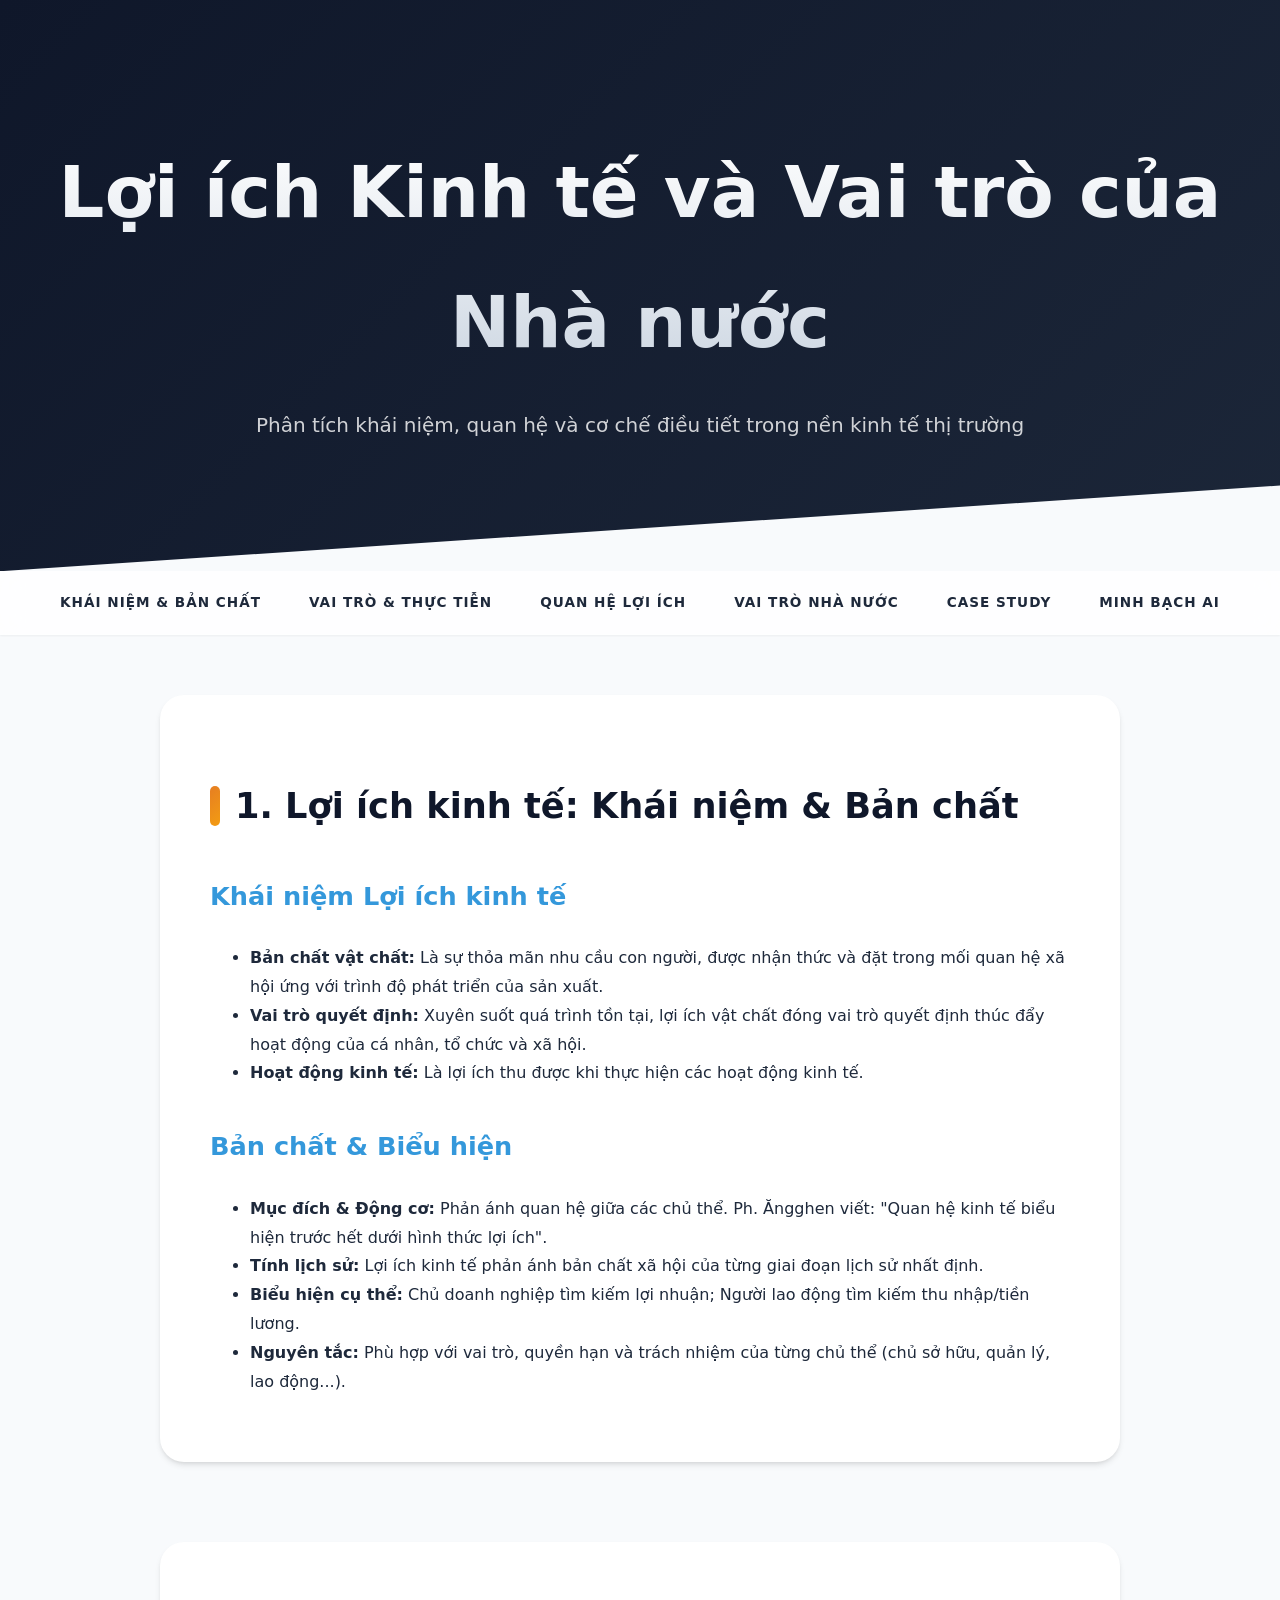
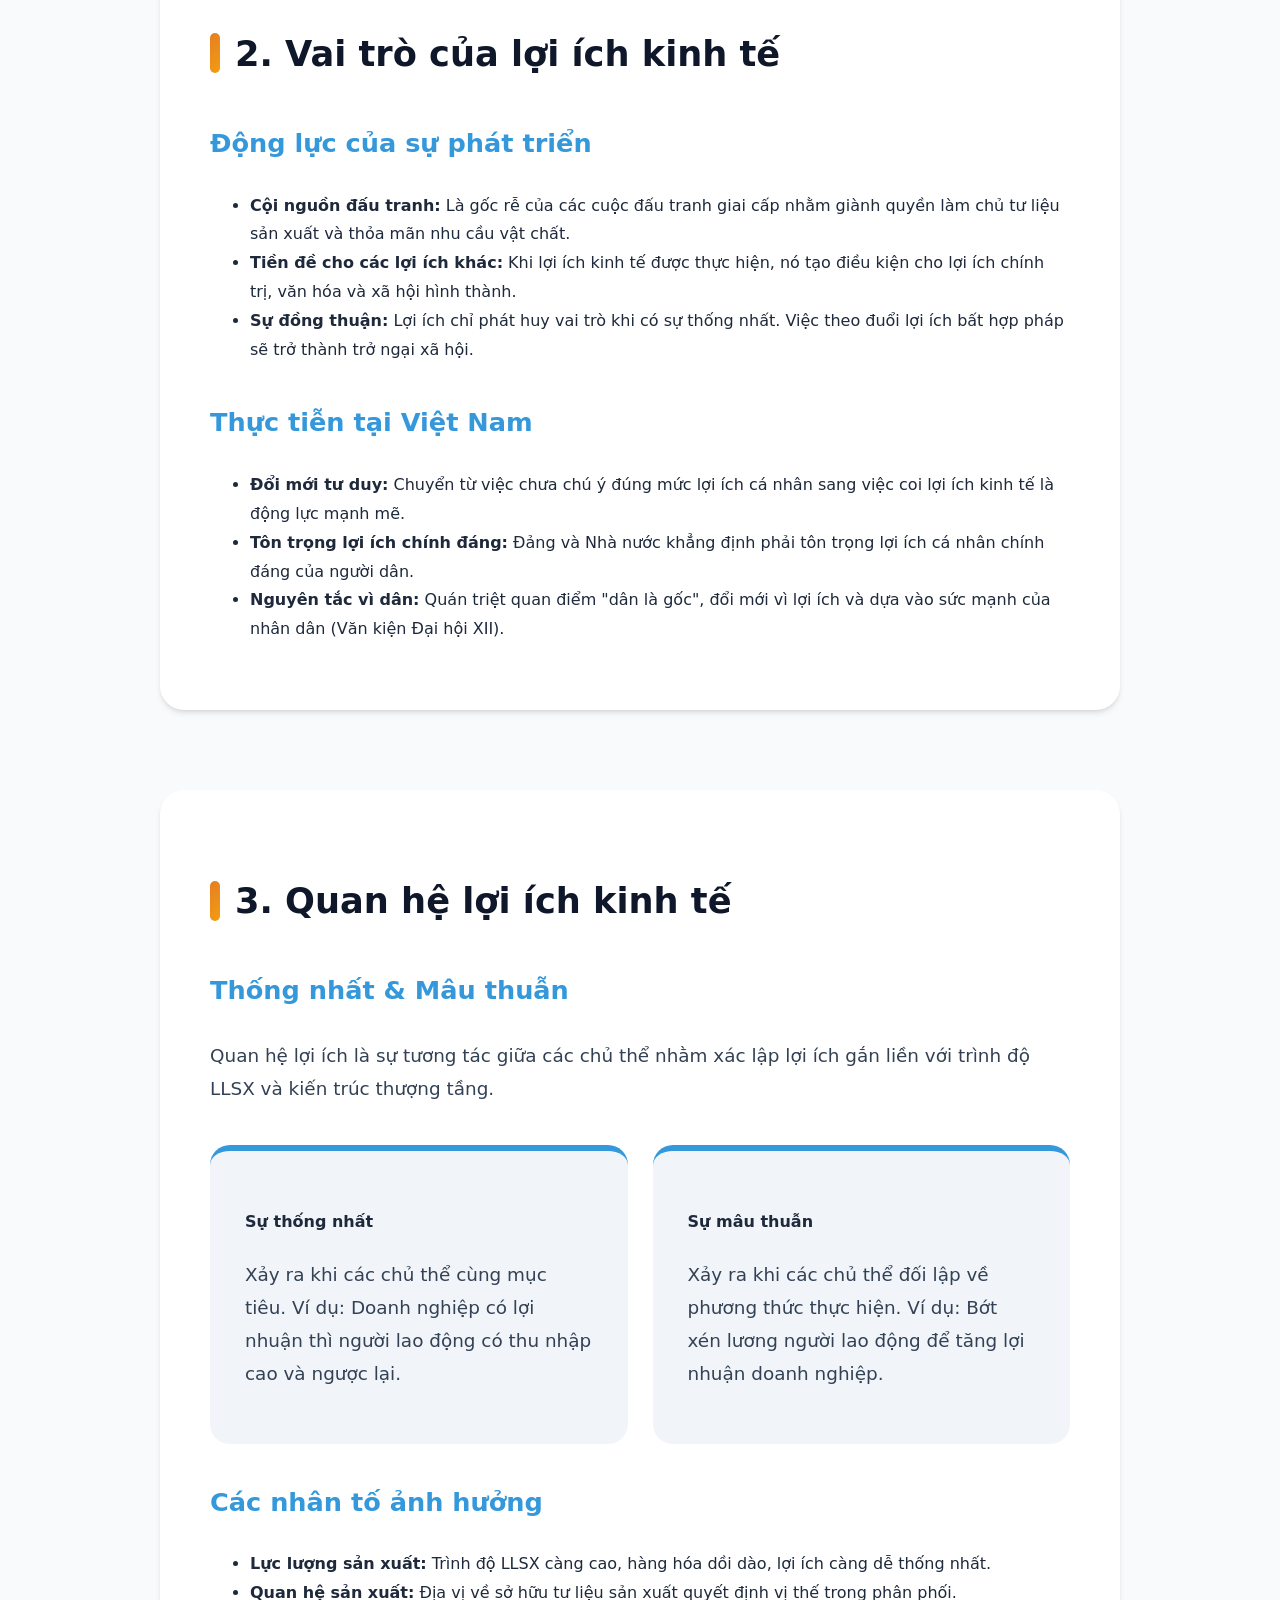
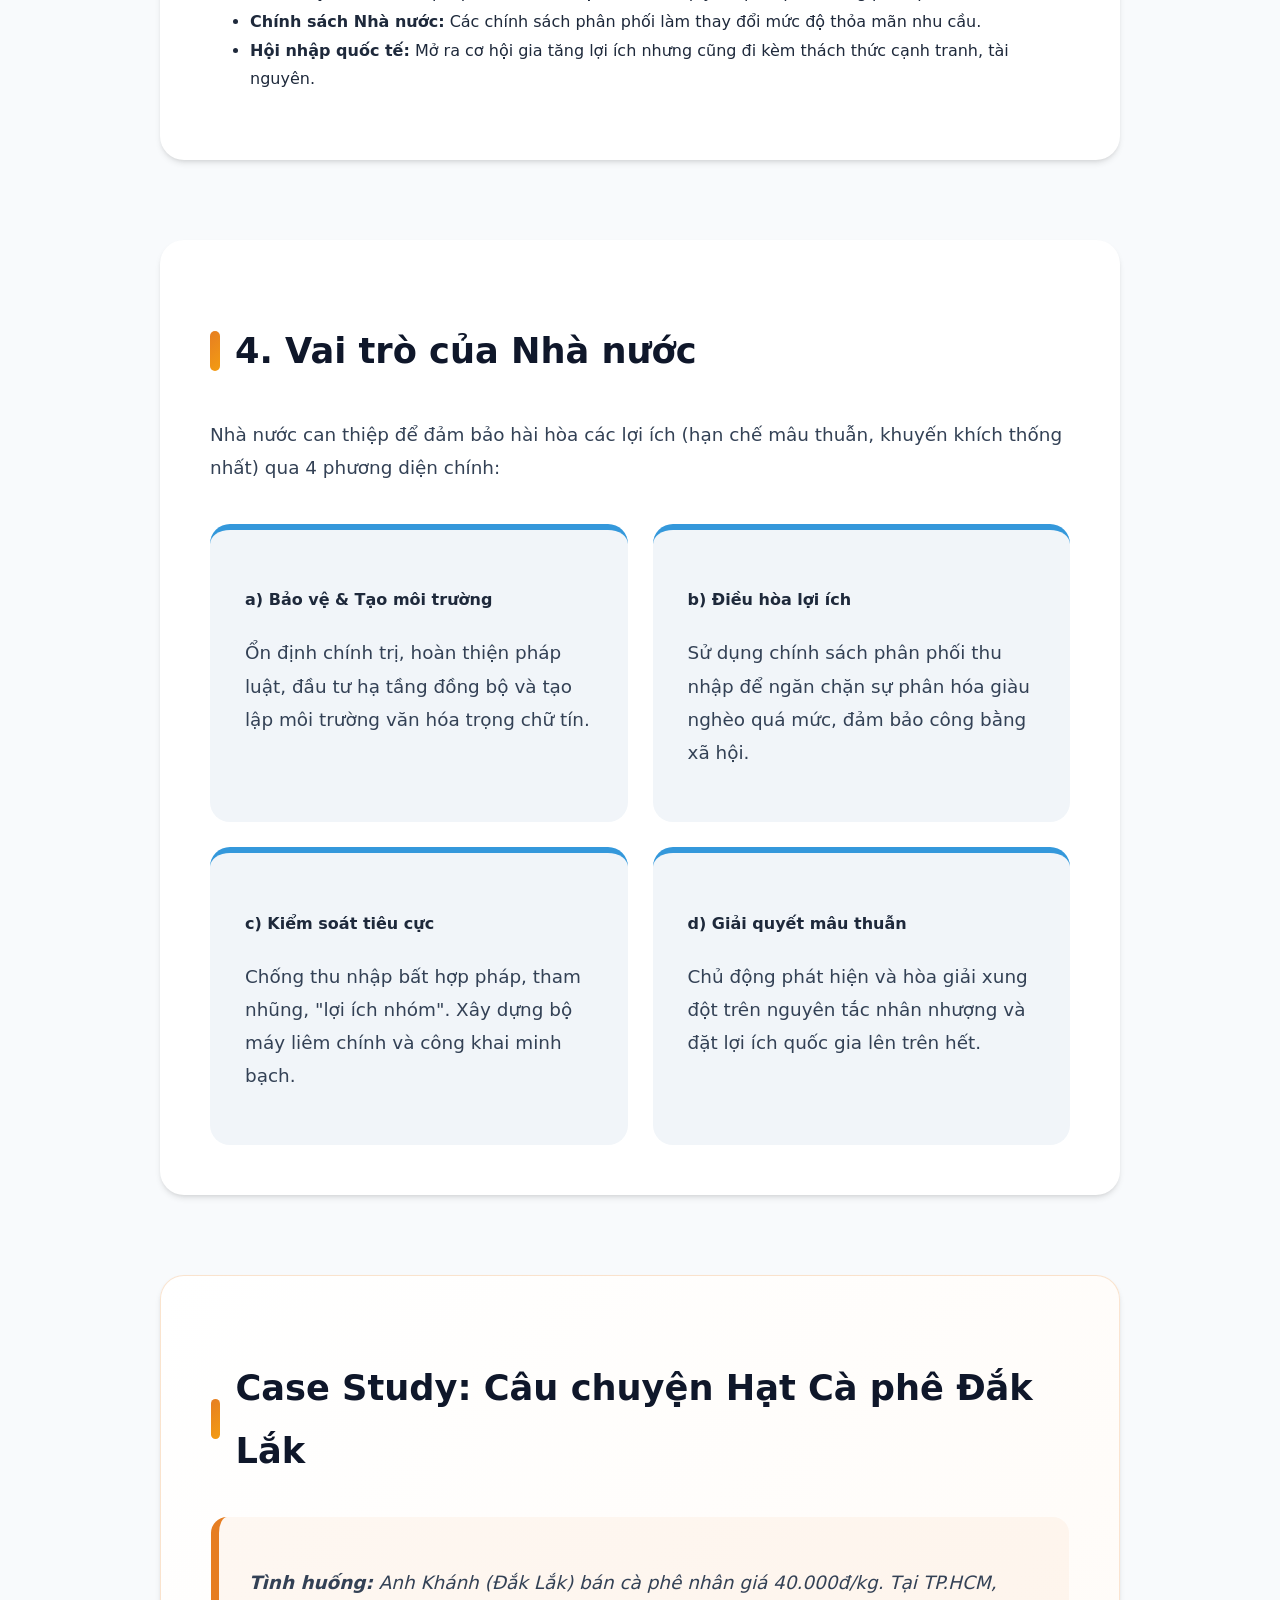
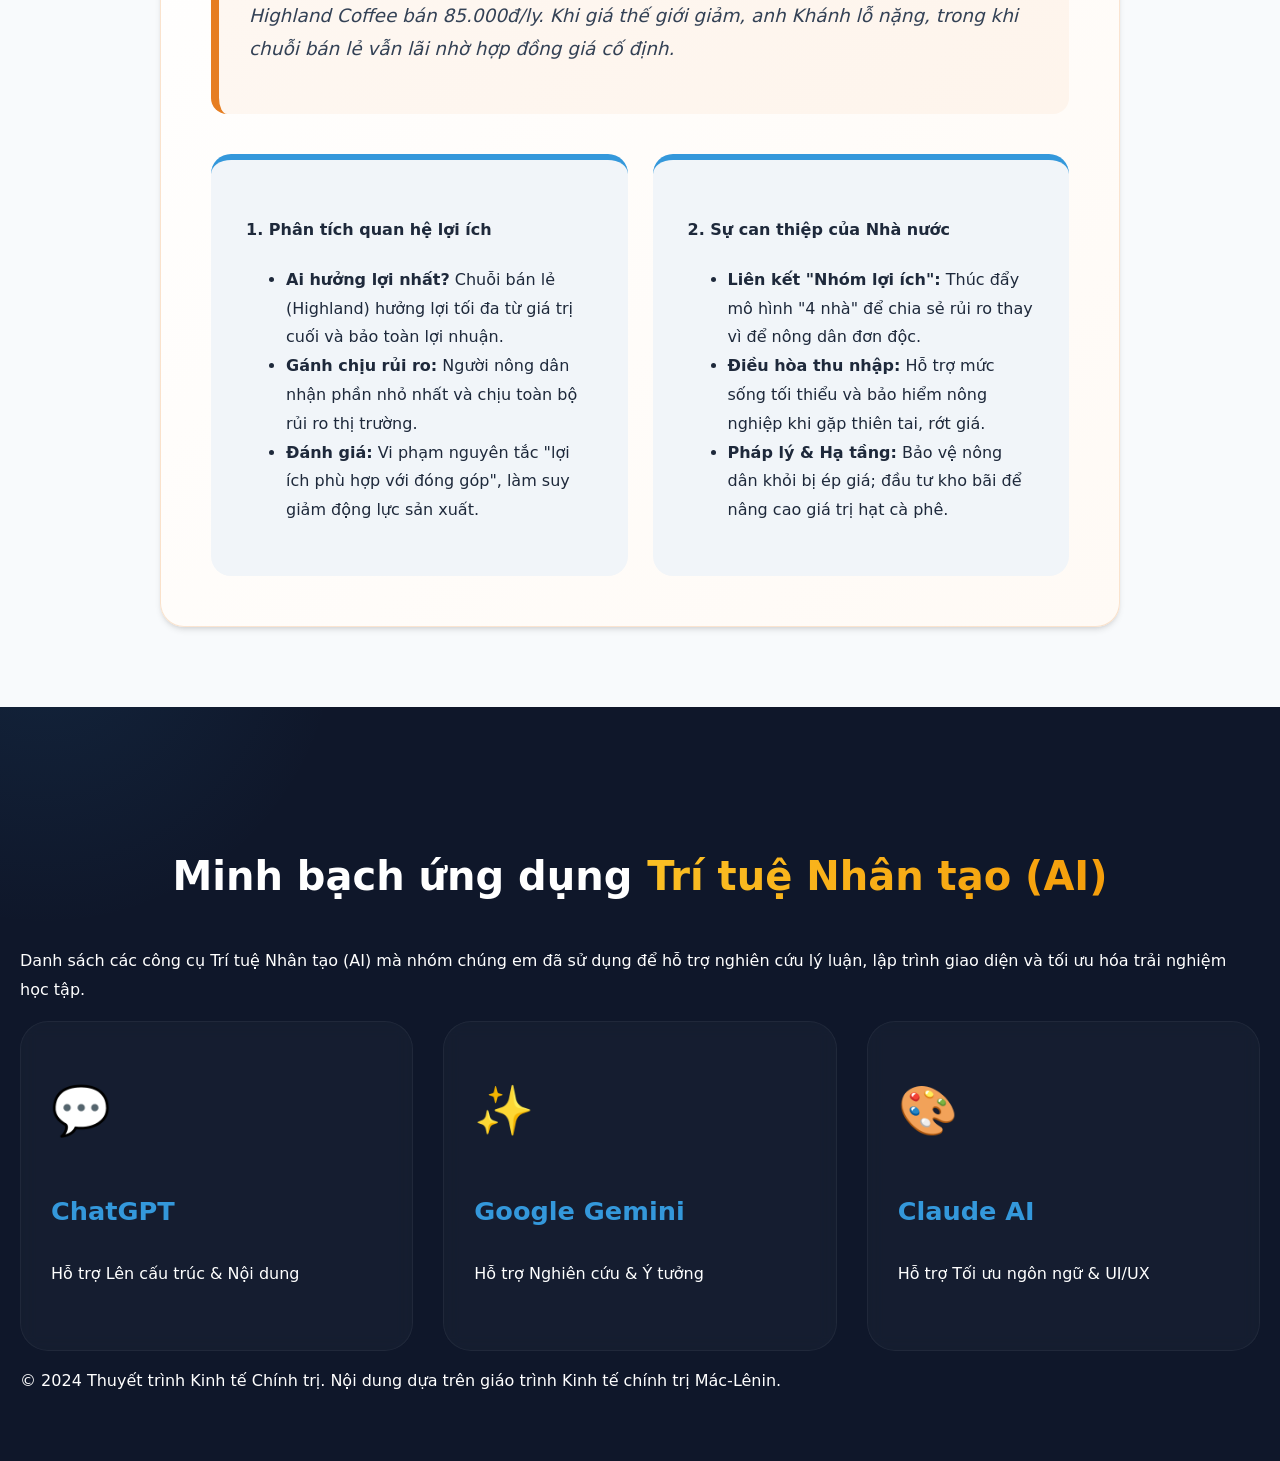
==== index.html @ ee9bdb92 "First commit" ====
<!DOCTYPE html>
<html lang="vi">
<head>
    <meta charset="UTF-8">
    <meta name="viewport" content="width=device-width, initial-scale=1.0">
    <title>Thuyết Trình: Lợi ích Kinh tế & Vai trò của Nhà nước</title>
    <link rel="stylesheet" href="style.css">
</head>
<body class="loading">
    <div id="progress-container">
        <div id="progress-bar"></div>
    </div>
    <header>
        <h1>Lợi ích Kinh tế và Vai trò của Nhà nước</h1>
        <p>Phân tích khái niệm, quan hệ và cơ chế điều tiết trong nền kinh tế thị trường</p>
    </header>

    <nav>
        <ul>
            <li><a href="#section1">Khái niệm & Bản chất</a></li>
            <li><a href="#section2">Vai trò & Thực tiễn</a></li>
            <li><a href="#section3">Quan hệ lợi ích</a></li>
            <li><a href="#section4">Vai trò Nhà nước</a></li>
            <li><a href="#case-study">Case Study</a></li>
            <li><a href="#ai-footer">Minh bạch AI</a></li>
        </ul>
    </nav>

    <main>
        <!-- Phần 1 -->
        <section id="section1">
            <h2>1. Lợi ích kinh tế: Khái niệm & Bản chất</h2>
            <div class="content-box">
                <h3>Khái niệm Lợi ích kinh tế</h3>
                <ul>
                    <li><strong>Bản chất vật chất:</strong> Là sự thỏa mãn nhu cầu con người, được nhận thức và đặt trong mối quan hệ xã hội ứng với trình độ phát triển của sản xuất.</li>
                    <li><strong>Vai trò quyết định:</strong> Xuyên suốt quá trình tồn tại, lợi ích vật chất đóng vai trò quyết định thúc đẩy hoạt động của cá nhân, tổ chức và xã hội.</li>
                    <li><strong>Hoạt động kinh tế:</strong> Là lợi ích thu được khi thực hiện các hoạt động kinh tế.</li>
                </ul>

                <h3>Bản chất & Biểu hiện</h3>
                <ul>
                    <li><strong>Mục đích & Động cơ:</strong> Phản ánh quan hệ giữa các chủ thể. Ph. Ăngghen viết: "Quan hệ kinh tế biểu hiện trước hết dưới hình thức lợi ích".</li>
                    <li><strong>Tính lịch sử:</strong> Lợi ích kinh tế phản ánh bản chất xã hội của từng giai đoạn lịch sử nhất định.</li>
                    <li><strong>Biểu hiện cụ thể:</strong> Chủ doanh nghiệp tìm kiếm lợi nhuận; Người lao động tìm kiếm thu nhập/tiền lương.</li>
                    <li><strong>Nguyên tắc:</strong> Phù hợp với vai trò, quyền hạn và trách nhiệm của từng chủ thể (chủ sở hữu, quản lý, lao động...).</li>
                </ul>
            </div>
        </section>

        <!-- Phần 2 -->
        <section id="section2">
            <h2>2. Vai trò của lợi ích kinh tế</h2>
            <div class="content-box">
                <h3>Động lực của sự phát triển</h3>
                <ul>
                    <li><strong>Cội nguồn đấu tranh:</strong> Là gốc rễ của các cuộc đấu tranh giai cấp nhằm giành quyền làm chủ tư liệu sản xuất và thỏa mãn nhu cầu vật chất.</li>
                    <li><strong>Tiền đề cho các lợi ích khác:</strong> Khi lợi ích kinh tế được thực hiện, nó tạo điều kiện cho lợi ích chính trị, văn hóa và xã hội hình thành.</li>
                    <li><strong>Sự đồng thuận:</strong> Lợi ích chỉ phát huy vai trò khi có sự thống nhất. Việc theo đuổi lợi ích bất hợp pháp sẽ trở thành trở ngại xã hội.</li>
                </ul>

                <h3>Thực tiễn tại Việt Nam</h3>
                <ul>
                    <li><strong>Đổi mới tư duy:</strong> Chuyển từ việc chưa chú ý đúng mức lợi ích cá nhân sang việc coi lợi ích kinh tế là động lực mạnh mẽ.</li>
                    <li><strong>Tôn trọng lợi ích chính đáng:</strong> Đảng và Nhà nước khẳng định phải tôn trọng lợi ích cá nhân chính đáng của người dân.</li>
                    <li><strong>Nguyên tắc vì dân:</strong> Quán triệt quan điểm "dân là gốc", đổi mới vì lợi ích và dựa vào sức mạnh của nhân dân (Văn kiện Đại hội XII).</li>
                </ul>
            </div>
        </section>

        <!-- Phần 3 -->
        <section id="section3">
            <h2>3. Quan hệ lợi ích kinh tế</h2>
            <div class="content-box">
                <h3>Thống nhất & Mâu thuẫn</h3>
                <p>Quan hệ lợi ích là sự tương tác giữa các chủ thể nhằm xác lập lợi ích gắn liền với trình độ LLSX và kiến trúc thượng tầng.</p>

                <div class="sub-grid">
                    <div class="grid-item">
                        <h4>Sự thống nhất</h4>
                        <p>Xảy ra khi các chủ thể cùng mục tiêu. Ví dụ: Doanh nghiệp có lợi nhuận thì người lao động có thu nhập cao và ngược lại.</p>
                    </div>
                    <div class="grid-item">
                        <h4>Sự mâu thuẫn</h4>
                        <p>Xảy ra khi các chủ thể đối lập về phương thức thực hiện. Ví dụ: Bớt xén lương người lao động để tăng lợi nhuận doanh nghiệp.</p>
                    </div>
                </div>

                <h3>Các nhân tố ảnh hưởng</h3>
                <ul>
                    <li><strong>Lực lượng sản xuất:</strong> Trình độ LLSX càng cao, hàng hóa dồi dào, lợi ích càng dễ thống nhất.</li>
                    <li><strong>Quan hệ sản xuất:</strong> Địa vị về sở hữu tư liệu sản xuất quyết định vị thế trong phân phối.</li>
                    <li><strong>Chính sách Nhà nước:</strong> Các chính sách phân phối làm thay đổi mức độ thỏa mãn nhu cầu.</li>
                    <li><strong>Hội nhập quốc tế:</strong> Mở ra cơ hội gia tăng lợi ích nhưng cũng đi kèm thách thức cạnh tranh, tài nguyên.</li>
                </ul>
            </div>
        </section>

        <!-- Phần 4 -->
        <section id="section4">
            <h2>4. Vai trò của Nhà nước</h2>
            <div class="content-box">
                <p>Nhà nước can thiệp để đảm bảo hài hòa các lợi ích (hạn chế mâu thuẫn, khuyến khích thống nhất) qua 4 phương diện chính:</p>
                <div class="sub-grid">
                    <div class="grid-item" style="border-left-color: #e67e22;">
                        <h4>a) Bảo vệ & Tạo môi trường</h4>
                        <p>Ổn định chính trị, hoàn thiện pháp luật, đầu tư hạ tầng đồng bộ và tạo lập môi trường văn hóa trọng chữ tín.</p>
                    </div>
                    <div class="grid-item" style="border-left-color: #3498db;">
                        <h4>b) Điều hòa lợi ích</h4>
                        <p>Sử dụng chính sách phân phối thu nhập để ngăn chặn sự phân hóa giàu nghèo quá mức, đảm bảo công bằng xã hội.</p>
                    </div>
                    <div class="grid-item" style="border-left-color: #27ae60;">
                        <h4>c) Kiểm soát tiêu cực</h4>
                        <p>Chống thu nhập bất hợp pháp, tham nhũng, "lợi ích nhóm". Xây dựng bộ máy liêm chính và công khai minh bạch.</p>
                    </div>
                    <div class="grid-item" style="border-left-color: #f1c40f;">
                        <h4>d) Giải quyết mâu thuẫn</h4>
                        <p>Chủ động phát hiện và hòa giải xung đột trên nguyên tắc nhân nhượng và đặt lợi ích quốc gia lên trên hết.</p>
                    </div>
                </div>
            </div>
        </section>
        <!-- Case Study thực tế -->
        <section id="case-study" class="highlight-section">
            <h2>Case Study: Câu chuyện Hạt Cà phê Đắk Lắk</h2>
            <div class="content-box">
                <div class="case-scenario">
                    <p><strong>Tình huống:</strong> Anh Khánh (Đắk Lắk) bán cà phê nhân giá 40.000đ/kg. Tại TP.HCM, Highland Coffee bán 85.000đ/ly. Khi giá thế giới giảm, anh Khánh lỗ nặng, trong khi chuỗi bán lẻ vẫn lãi nhờ hợp đồng giá cố định.</p>
                </div>

                <div class="sub-grid">
                    <div class="grid-item" style="border-left-color: #e74c3c;">
                        <h4>1. Phân tích quan hệ lợi ích</h4>
                        <ul>
                            <li><strong>Ai hưởng lợi nhất?</strong> Chuỗi bán lẻ (Highland) hưởng lợi tối đa từ giá trị cuối và bảo toàn lợi nhuận.</li>
                            <li><strong>Gánh chịu rủi ro:</strong> Người nông dân nhận phần nhỏ nhất và chịu toàn bộ rủi ro thị trường.</li>
                            <li><strong>Đánh giá:</strong> Vi phạm nguyên tắc "lợi ích phù hợp với đóng góp", làm suy giảm động lực sản xuất.</li>
                        </ul>
                    </div>
                    <div class="grid-item" style="border-left-color: #2ecc71;">
                        <h4>2. Sự can thiệp của Nhà nước</h4>
                        <ul>
                            <li><strong>Liên kết "Nhóm lợi ích":</strong> Thúc đẩy mô hình "4 nhà" để chia sẻ rủi ro thay vì để nông dân đơn độc.</li>
                            <li><strong>Điều hòa thu nhập:</strong> Hỗ trợ mức sống tối thiểu và bảo hiểm nông nghiệp khi gặp thiên tai, rớt giá.</li>
                            <li><strong>Pháp lý & Hạ tầng:</strong> Bảo vệ nông dân khỏi bị ép giá; đầu tư kho bãi để nâng cao giá trị hạt cà phê.</li>
                        </ul>
                    </div>
                </div>
            </div>
        </section>
    </main>

    <footer class="main-footer" id="ai-footer">
        <div class="ai-transparency">
            <h2>Minh bạch ứng dụng <span class="highlight-ai">Trí tuệ Nhân tạo (AI)</span></h2>
            <p class="ai-desc">Danh sách các công cụ Trí tuệ Nhân tạo (AI) mà nhóm chúng em đã sử dụng để hỗ trợ nghiên cứu lý luận, lập trình giao diện và tối ưu hóa trải nghiệm học tập.</p>

            <div class="ai-tools-grid">
                <div class="ai-tool-card">
                    <div class="ai-tool-header">
                        <span class="ai-icon">💬</span>
                        <h3>ChatGPT</h3>
                    </div>
                    <p>Hỗ trợ Lên cấu trúc & Nội dung</p>
                </div>

                <div class="ai-tool-card">
                    <div class="ai-tool-header">
                        <span class="ai-icon">✨</span>
                        <h3>Google Gemini</h3>
                    </div>
                    <p>Hỗ trợ Nghiên cứu & Ý tưởng</p>
                </div>

                <div class="ai-tool-card">
                    <div class="ai-tool-header">
                        <span class="ai-icon">🎨</span>
                        <h3>Claude AI</h3>
                    </div>
                    <p>Hỗ trợ Tối ưu ngôn ngữ & UI/UX</p>
                </div>
            </div>
        </div>
        <div class="copyright">
            <p>&copy; 2024 Thuyết trình Kinh tế Chính trị. Nội dung dựa trên giáo trình Kinh tế chính trị Mác-Lênin.</p>
        </div>
    </footer>

    <script src="script.js"></script>
</body>
</html>
---- style.css ----
/*
   ULTRA MODERN PHILOSOPHY PRESENTATION STYLE
   Enhanced with Glassmorphism, Scroll Effects, and Advanced UI
*/

:root {
    --primary-gradient: linear-gradient(135deg, #0f172a 0%, #1e293b 100%);
    --accent-gradient: linear-gradient(135deg, #e67e22 0%, #f39c12 100%);
    --glass-bg: rgba(255, 255, 255, 0.8);
    --glass-border: rgba(255, 255, 255, 0.2);
    --secondary-color: #e67e22;
    --accent-color: #3498db;
    --text-main: #1e293b;
    --text-muted: #64748b;
    --white: #ffffff;
    --shadow-sm: 0 1px 2px 0 rgb(0 0 0 / 0.05);
    --shadow-md: 0 4px 6px -1px rgb(0 0 0 / 0.1), 0 2px 4px -2px rgb(0 0 0 / 0.1);
    --shadow-lg: 0 20px 25px -5px rgb(0 0 0 / 0.1), 0 8px 10px -6px rgb(0 0 0 / 0.1);
    --transition: all 0.4s cubic-bezier(0.4, 0, 0.2, 1);
}

* {
    box-sizing: border-box;
    scroll-behavior: smooth;
}

body {
    font-family: 'Inter', -apple-system, system-ui, sans-serif;
    line-height: 1.8;
    margin: 0;
    padding: 0;
    background-color: #f8fafc;
    color: var(--text-main);
    overflow-x: hidden;
}

/* Scroll Progress Bar */
#progress-container {
    position: fixed;
    top: 0;
    left: 0;
    width: 100%;
    height: 4px;
    background: transparent;
    z-index: 9999;
}

#progress-bar {
    height: 100%;
    background: var(--accent-gradient);
    width: 0%;
    box-shadow: 0 0 10px rgba(230, 126, 34, 0.5);
}

/* Header & Banner */
header {
    background: var(--primary-gradient),
                url('https://images.unsplash.com/photo-1455390582262-044cdead277a?ixlib=rb-1.2.1&auto=format&fit=crop&w=1350&q=80');
    background-blend-mode: overlay;
    background-size: cover;
    background-attachment: fixed;
    color: var(--white);
    padding: 8rem 1rem;
    text-align: center;
    clip-path: polygon(0 0, 100% 0, 100% 85%, 0 100%);
    position: relative;
}

header h1 {
    font-size: clamp(2.5rem, 8vw, 4.5rem);
    font-weight: 900;
    margin: 0;
    background: linear-gradient(to bottom, #fff, #cbd5e1);
    -webkit-background-clip: text;
    -webkit-text-fill-color: transparent;
    animation: slideDown 1s ease-out;
}

header p {
    font-size: 1.25rem;
    margin: 20px auto 0;
    opacity: 0.8;
    max-width: 800px;
    animation: fadeIn 1.5s ease-out;
}

/* Navigation - Glassmorphism */
nav {
    background: var(--glass-bg);
    backdrop-filter: blur(12px);
    -webkit-backdrop-filter: blur(12px);
    border-bottom: 1px solid var(--glass-border);
    padding: 0;
    position: sticky;
    top: 0;
    z-index: 1000;
    box-shadow: var(--shadow-sm);
}

nav ul {
    list-style: none;
    padding: 0;
    display: flex;
    justify-content: center;
    margin: 0;
}

nav ul li a {
    display: block;
    padding: 1.2rem 1.5rem;
    color: var(--text-main);
    text-decoration: none;
    font-weight: 700;
    font-size: 0.85rem;
    text-transform: uppercase;
    letter-spacing: 1px;
    transition: var(--transition);
    position: relative;
}

nav ul li a::after {
    content: '';
    position: absolute;
    bottom: 0;
    left: 50%;
    width: 0;
    height: 3px;
    background: var(--accent-gradient);
    transition: var(--transition);
    transform: translateX(-50%);
}

nav ul li a:hover, nav ul li a.active {
    color: var(--secondary-color);
}

nav ul li a:hover::after, nav ul li a.active::after {
    width: 100%;
}

/* Main Layout */
main {
    max-width: 1000px;
    margin: 60px auto;
    padding: 0 20px;
}

/* Section Styling with Scroll Reveal Base */
section {
    background: var(--white);
    margin-bottom: 80px;
    padding: 50px;
    border-radius: 24px;
    box-shadow: var(--shadow-md);
    transition: var(--transition);
    opacity: 0;
    transform: translateY(30px);
}

section.reveal {
    opacity: 1;
    transform: translateY(0);
}

section:hover {
    transform: translateY(-8px);
    box-shadow: var(--shadow-lg);
}

h2 {
    color: #0f172a;
    font-size: 2.2rem;
    margin-bottom: 35px;
    display: flex;
    align-items: center;
    gap: 15px;
}

h2::before {
    content: '';
    width: 10px;
    height: 40px;
    background: var(--accent-gradient);
    border-radius: 5px;
}

h3 {
    color: var(--accent-color);
    font-size: 1.6rem;
    margin-top: 35px;
    font-weight: 800;
}

/* Content & Grid */
.content-box p {
    font-size: 1.15rem;
    color: #334155;
}

.sub-grid {
    display: grid;
    grid-template-columns: repeat(auto-fit, minmax(280px, 1fr));
    gap: 25px;
    margin-top: 40px;
}

.grid-item {
    background: #f1f5f9;
    padding: 35px;
    border-radius: 20px;
    border-top: 6px solid var(--accent-color);
    transition: var(--transition);
}

.grid-item:hover {
    background: var(--white);
    border-top-color: var(--secondary-color);
    transform: scale(1.02);
}

/* Case Study Highlight */
.highlight-section {
    border: 1px solid rgba(230, 126, 34, 0.2);
    background: linear-gradient(to bottom right, #fff, #fffaf5);
}

.case-scenario {
    background: rgba(230, 126, 34, 0.05);
    padding: 30px;
    border-radius: 16px;
    border-left: 8px solid var(--secondary-color);
    margin-bottom: 40px;
    font-style: italic;
    font-size: 1.1rem;
}

/* AI Transparency Footer */
.main-footer {
    background-color: #0f172a;
    color: var(--white);
    padding: 100px 20px 50px;
    position: relative;
    overflow: hidden;
}

.main-footer::before {
    content: '';
    position: absolute;
    top: -50%;
    left: -20%;
    width: 600px;
    height: 600px;
    background: radial-gradient(circle, rgba(52, 152, 219, 0.1) 0%, transparent 70%);
    pointer-events: none;
}

.ai-transparency h2 {
    color: var(--white);
    justify-content: center;
    font-size: 2.5rem;
}

.ai-transparency h2::before { display: none; }

.highlight-ai {
    color: #fbbf24;
    background: linear-gradient(to right, #fbbf24, #f59e0b);
    -webkit-background-clip: text;
    -webkit-text-fill-color: transparent;
}

.ai-tools-grid {
    display: grid;
    grid-template-columns: repeat(auto-fit, minmax(300px, 1fr));
    gap: 30px;
}

.ai-tool-card {
    background: rgba(30, 41, 59, 0.4);
    border: 1px solid rgba(255, 255, 255, 0.05);
    padding: 45px 30px;
    border-radius: 28px;
    backdrop-filter: blur(8px);
    transition: var(--transition);
}

.ai-tool-card:hover {
    background: rgba(30, 41, 59, 0.7);
    border-color: #fbbf24;
    transform: translateY(-15px) rotateZ(1deg);
}

.ai-icon {
    font-size: 3rem;
    margin-bottom: 20px;
    display: block;
}

/* Animations */
@keyframes slideDown {
    from { opacity: 0; transform: translateY(-30px); }
    to { opacity: 1; transform: translateY(0); }
}

@keyframes fadeIn {
    from { opacity: 0; }
    to { opacity: 1; }
}

/* Responsive */
@media (max-width: 768px) {
    header { padding: 5rem 1rem; }
    nav ul { flex-wrap: wrap; }
    nav ul li a { padding: 10px 15px; font-size: 0.75rem; }
    section { padding: 30px 20px; }
}
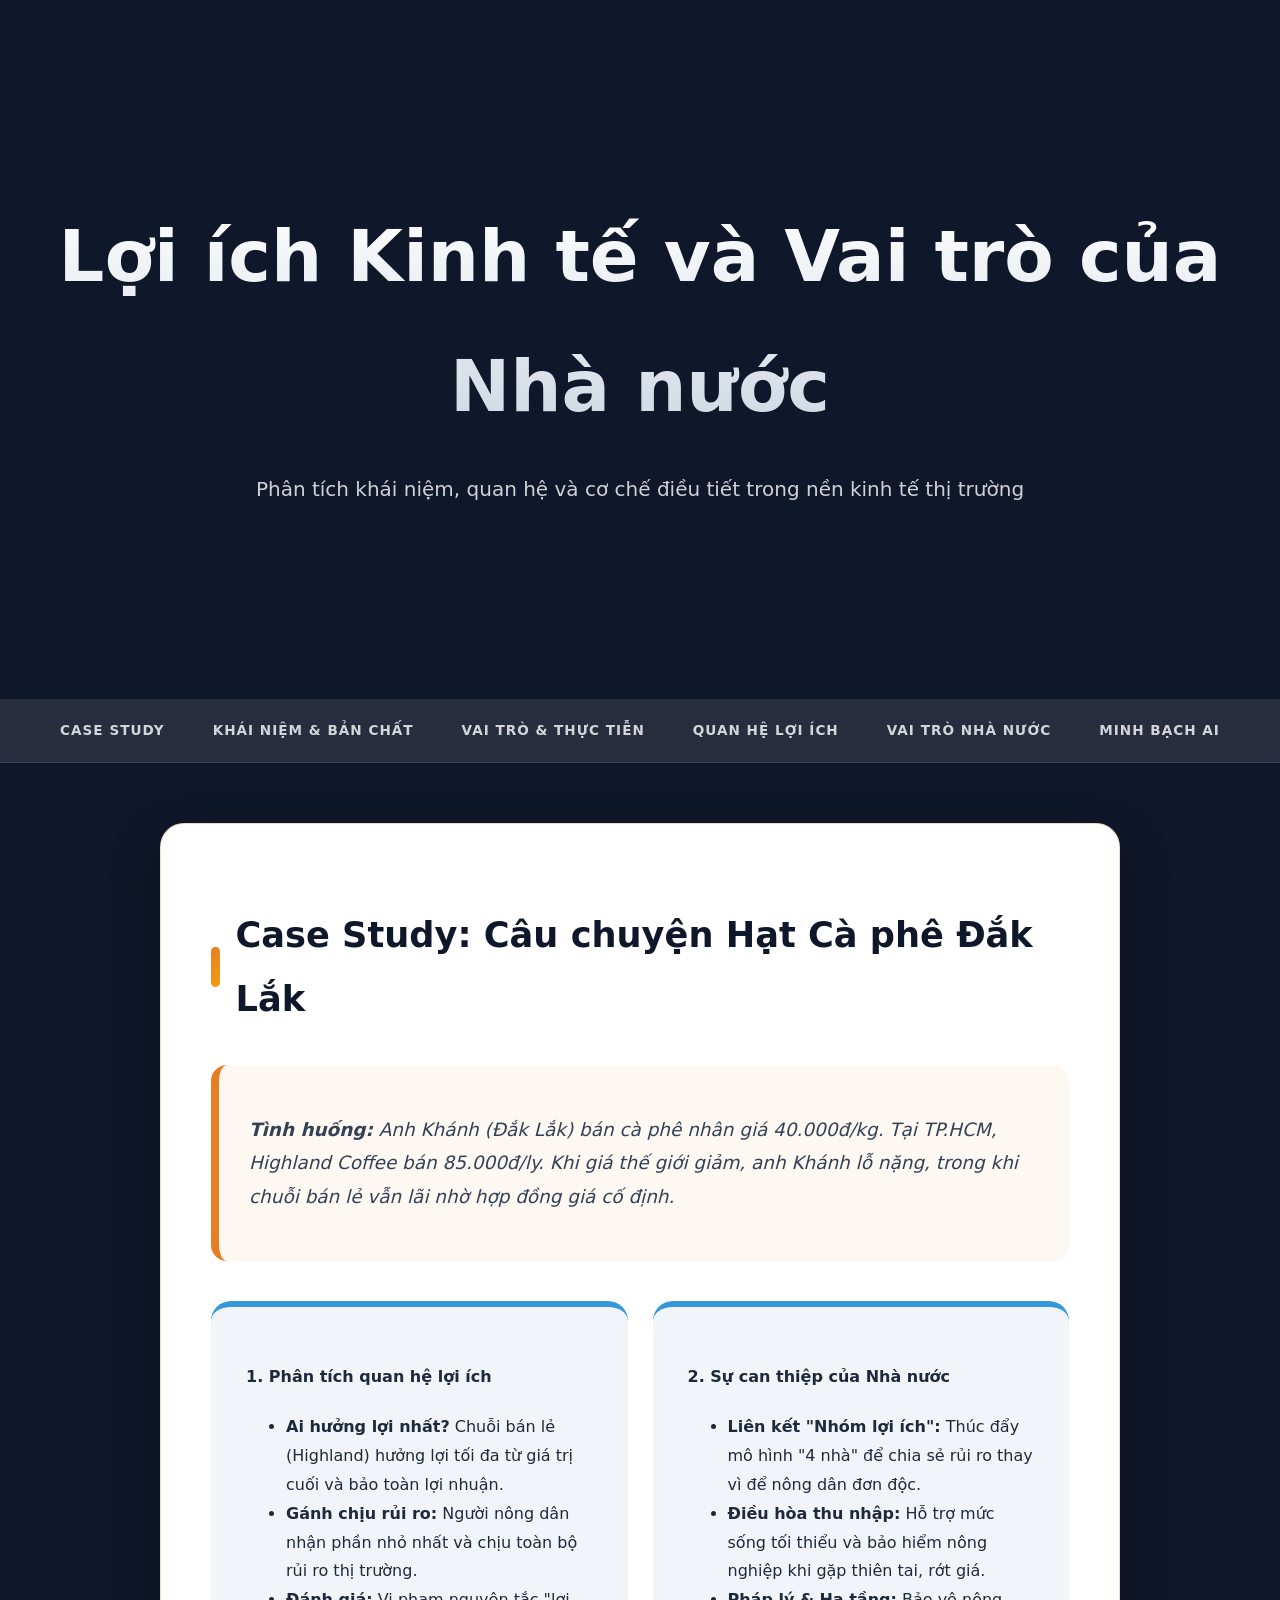
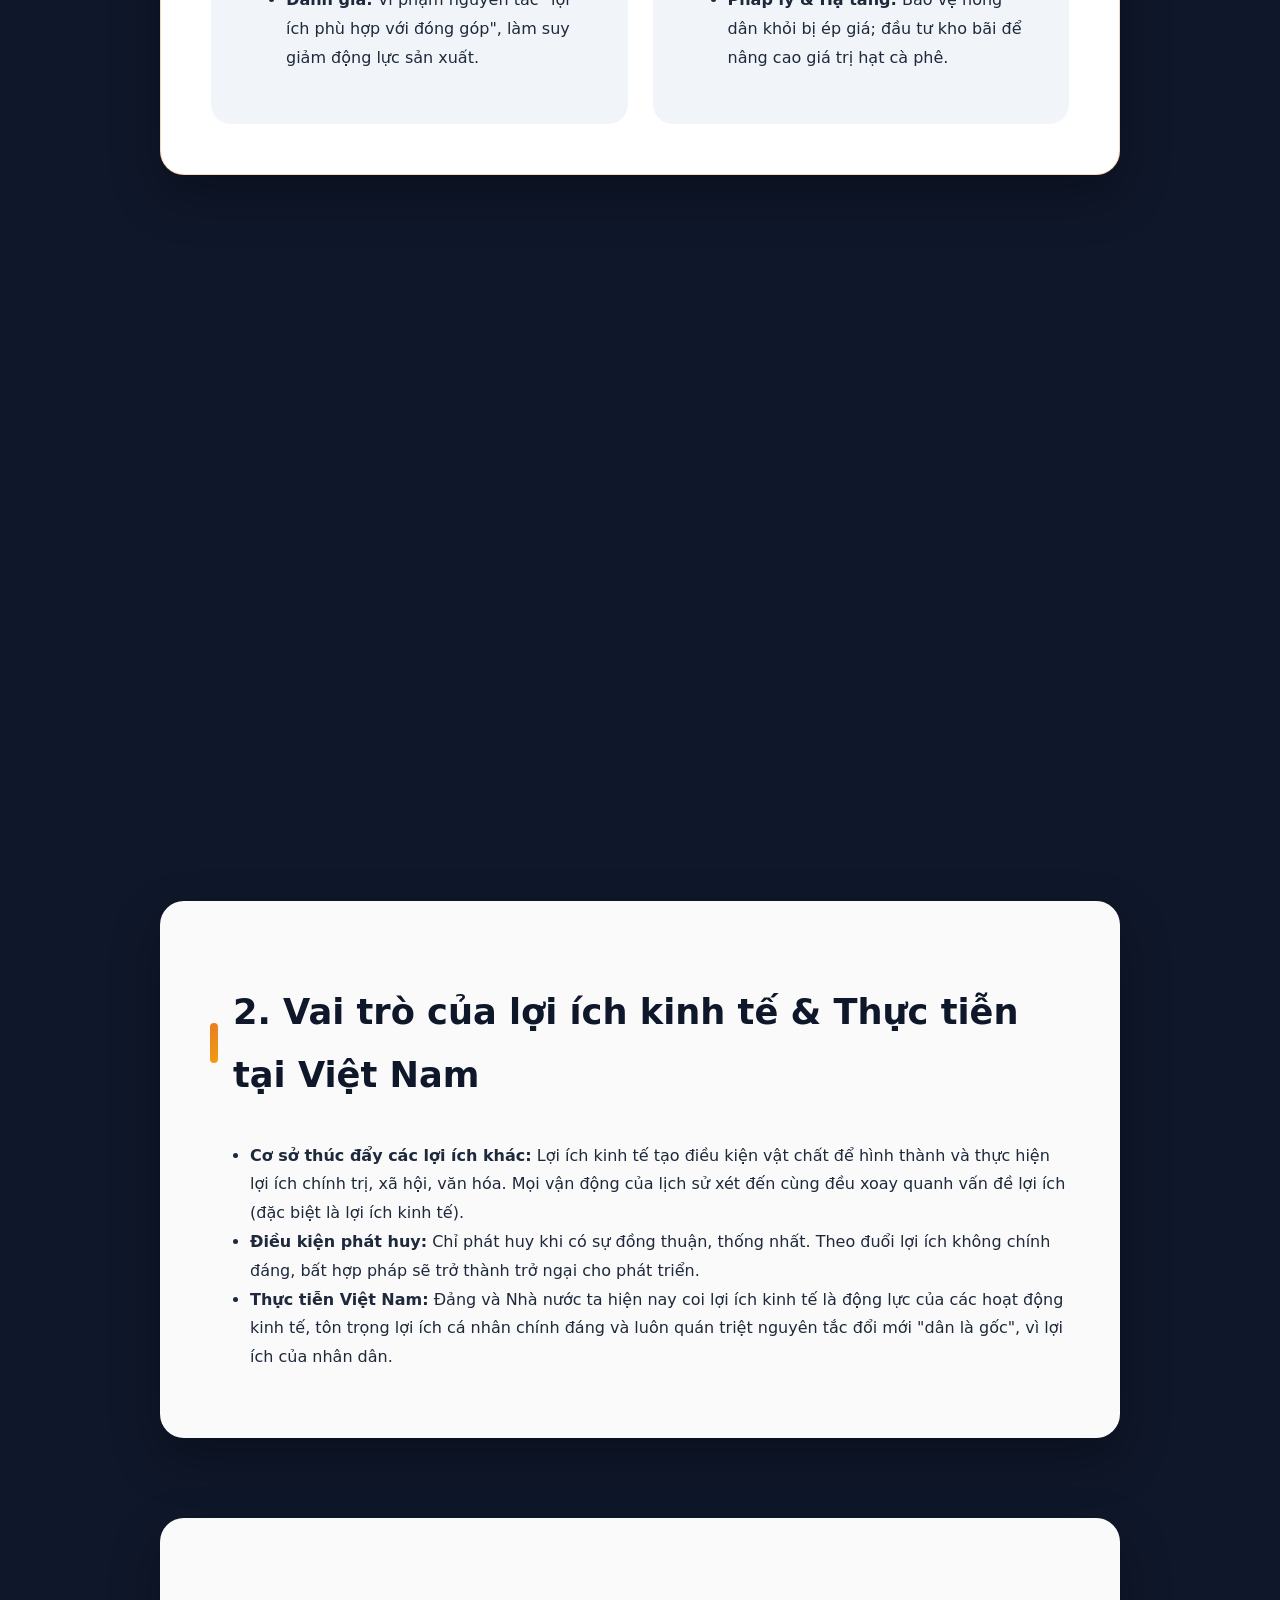
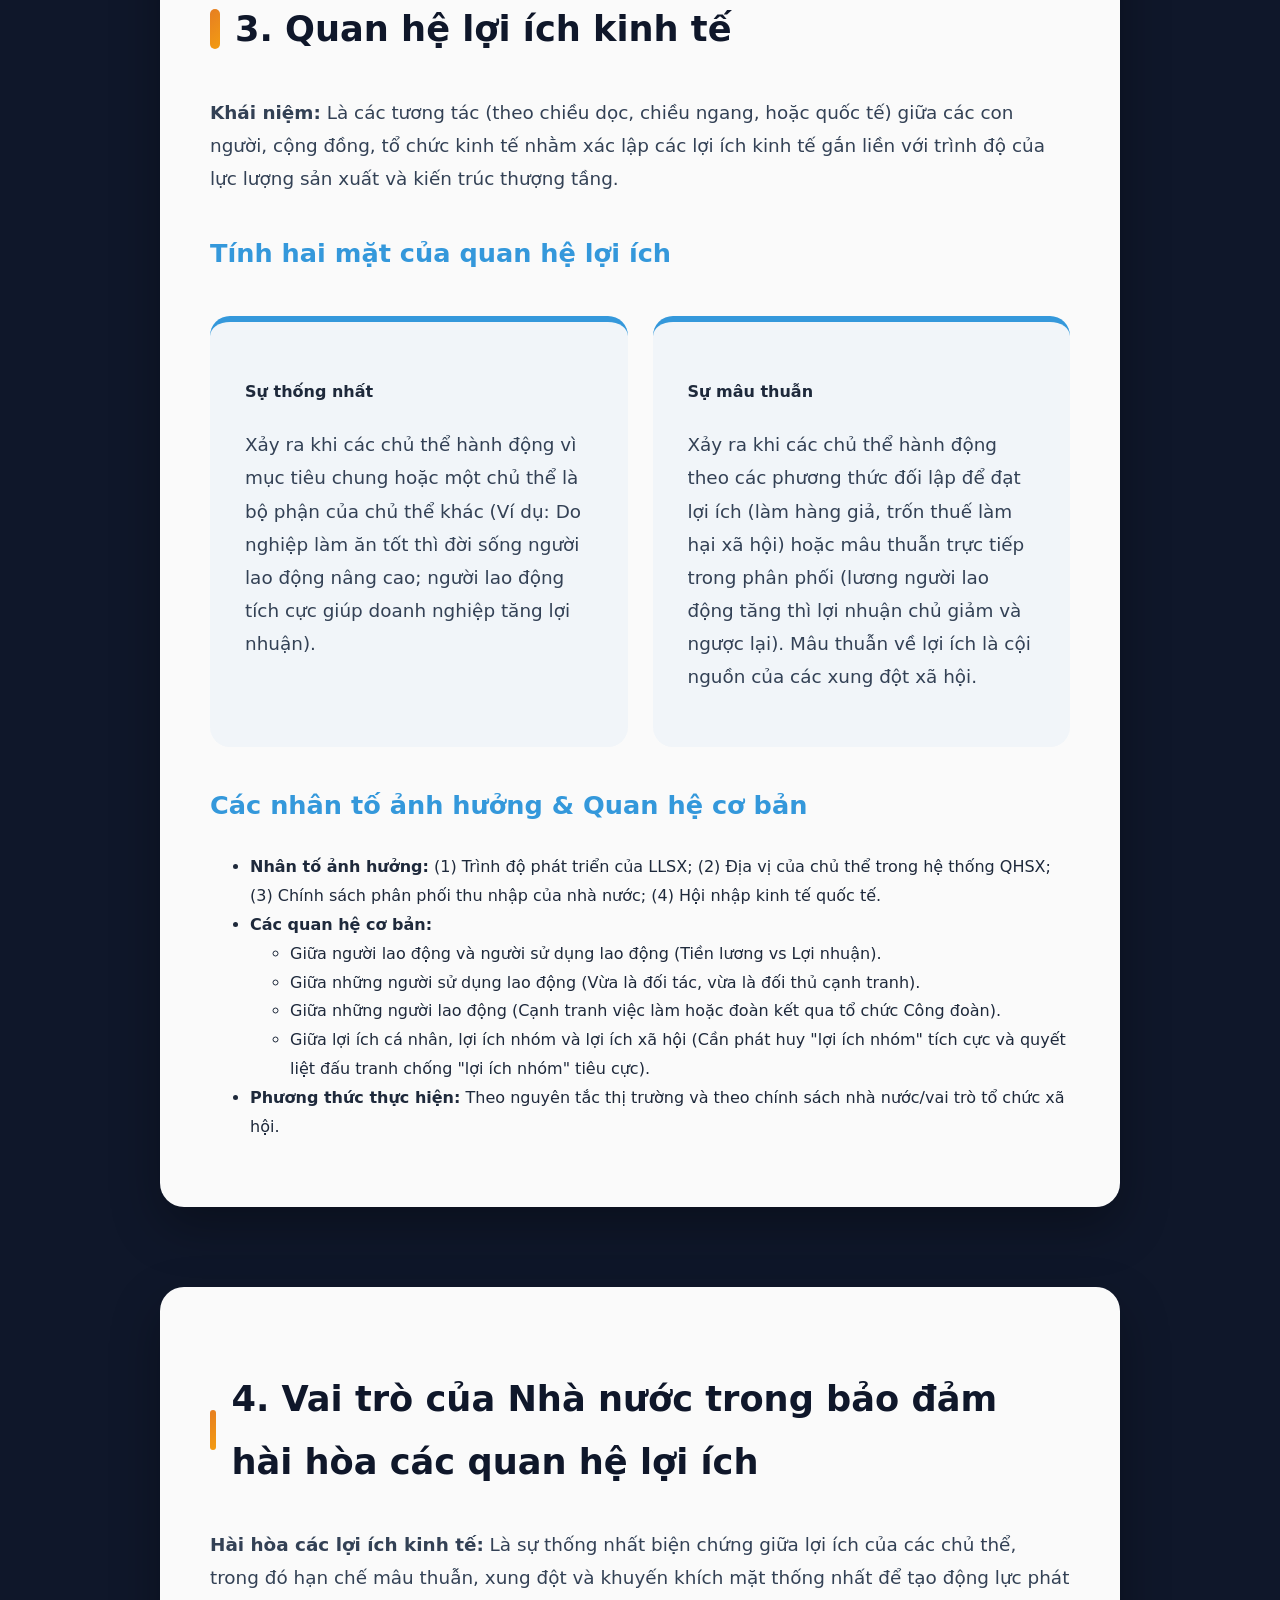
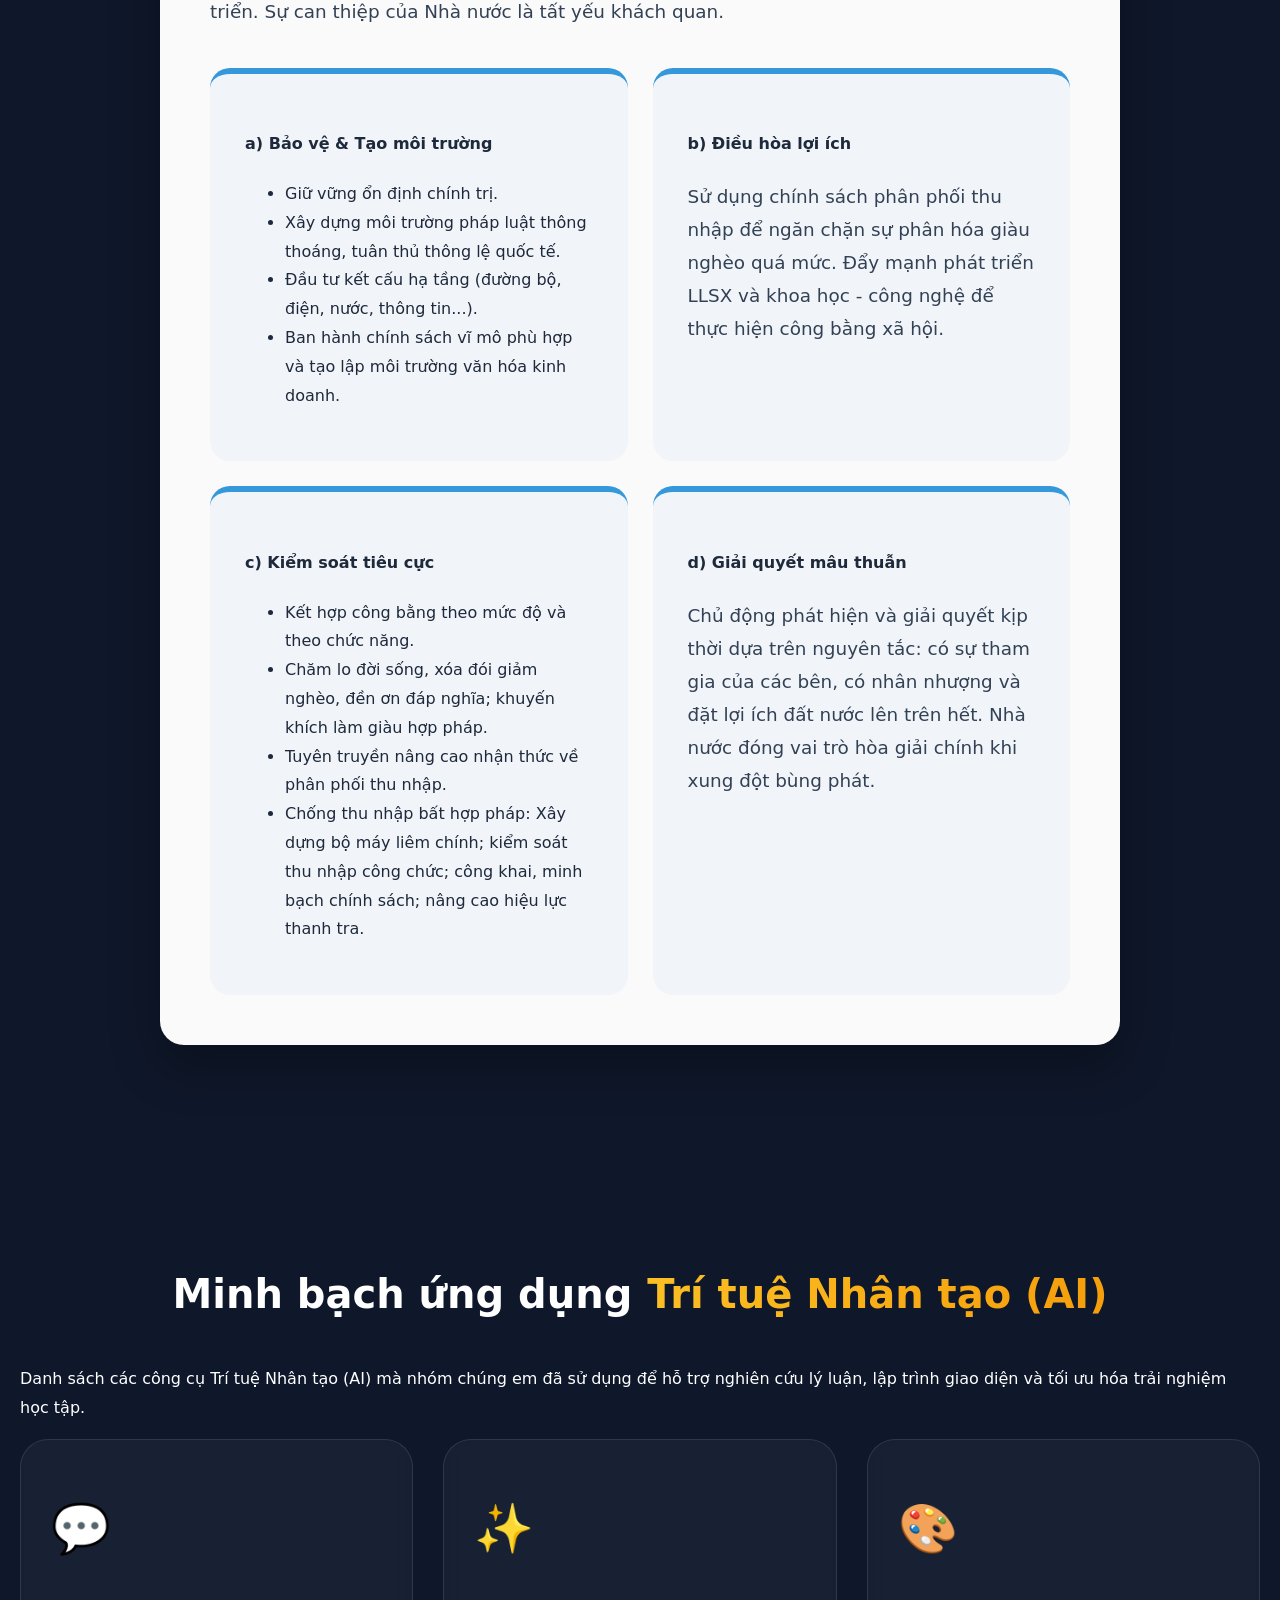
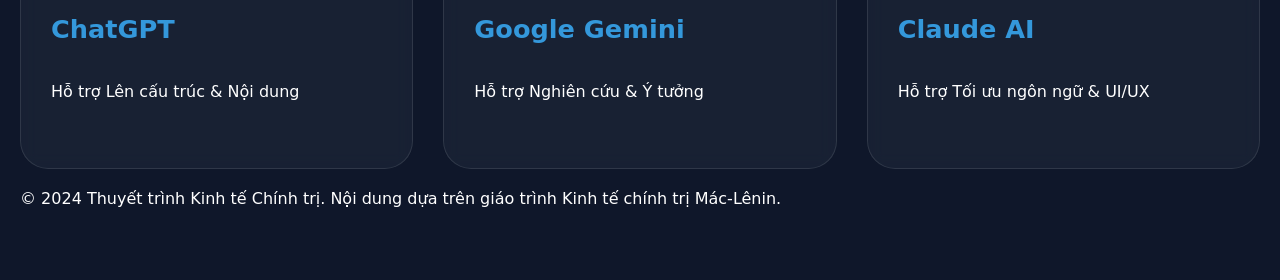
==== commit 22edb604: "." ====
--- a/index.html
+++ b/index.html
@@ -17,110 +17,16 @@
 
     <nav>
         <ul>
+            <li><a href="#case-study">Case Study</a></li>
             <li><a href="#section1">Khái niệm & Bản chất</a></li>
             <li><a href="#section2">Vai trò & Thực tiễn</a></li>
             <li><a href="#section3">Quan hệ lợi ích</a></li>
             <li><a href="#section4">Vai trò Nhà nước</a></li>
-            <li><a href="#case-study">Case Study</a></li>
             <li><a href="#ai-footer">Minh bạch AI</a></li>
         </ul>
     </nav>
 
     <main>
-        <!-- Phần 1 -->
-        <section id="section1">
-            <h2>1. Lợi ích kinh tế: Khái niệm & Bản chất</h2>
-            <div class="content-box">
-                <h3>Khái niệm Lợi ích kinh tế</h3>
-                <ul>
-                    <li><strong>Bản chất vật chất:</strong> Là sự thỏa mãn nhu cầu con người, được nhận thức và đặt trong mối quan hệ xã hội ứng với trình độ phát triển của sản xuất.</li>
-                    <li><strong>Vai trò quyết định:</strong> Xuyên suốt quá trình tồn tại, lợi ích vật chất đóng vai trò quyết định thúc đẩy hoạt động của cá nhân, tổ chức và xã hội.</li>
-                    <li><strong>Hoạt động kinh tế:</strong> Là lợi ích thu được khi thực hiện các hoạt động kinh tế.</li>
-                </ul>
-
-                <h3>Bản chất & Biểu hiện</h3>
-                <ul>
-                    <li><strong>Mục đích & Động cơ:</strong> Phản ánh quan hệ giữa các chủ thể. Ph. Ăngghen viết: "Quan hệ kinh tế biểu hiện trước hết dưới hình thức lợi ích".</li>
-                    <li><strong>Tính lịch sử:</strong> Lợi ích kinh tế phản ánh bản chất xã hội của từng giai đoạn lịch sử nhất định.</li>
-                    <li><strong>Biểu hiện cụ thể:</strong> Chủ doanh nghiệp tìm kiếm lợi nhuận; Người lao động tìm kiếm thu nhập/tiền lương.</li>
-                    <li><strong>Nguyên tắc:</strong> Phù hợp với vai trò, quyền hạn và trách nhiệm của từng chủ thể (chủ sở hữu, quản lý, lao động...).</li>
-                </ul>
-            </div>
-        </section>
-
-        <!-- Phần 2 -->
-        <section id="section2">
-            <h2>2. Vai trò của lợi ích kinh tế</h2>
-            <div class="content-box">
-                <h3>Động lực của sự phát triển</h3>
-                <ul>
-                    <li><strong>Cội nguồn đấu tranh:</strong> Là gốc rễ của các cuộc đấu tranh giai cấp nhằm giành quyền làm chủ tư liệu sản xuất và thỏa mãn nhu cầu vật chất.</li>
-                    <li><strong>Tiền đề cho các lợi ích khác:</strong> Khi lợi ích kinh tế được thực hiện, nó tạo điều kiện cho lợi ích chính trị, văn hóa và xã hội hình thành.</li>
-                    <li><strong>Sự đồng thuận:</strong> Lợi ích chỉ phát huy vai trò khi có sự thống nhất. Việc theo đuổi lợi ích bất hợp pháp sẽ trở thành trở ngại xã hội.</li>
-                </ul>
-
-                <h3>Thực tiễn tại Việt Nam</h3>
-                <ul>
-                    <li><strong>Đổi mới tư duy:</strong> Chuyển từ việc chưa chú ý đúng mức lợi ích cá nhân sang việc coi lợi ích kinh tế là động lực mạnh mẽ.</li>
-                    <li><strong>Tôn trọng lợi ích chính đáng:</strong> Đảng và Nhà nước khẳng định phải tôn trọng lợi ích cá nhân chính đáng của người dân.</li>
-                    <li><strong>Nguyên tắc vì dân:</strong> Quán triệt quan điểm "dân là gốc", đổi mới vì lợi ích và dựa vào sức mạnh của nhân dân (Văn kiện Đại hội XII).</li>
-                </ul>
-            </div>
-        </section>
-
-        <!-- Phần 3 -->
-        <section id="section3">
-            <h2>3. Quan hệ lợi ích kinh tế</h2>
-            <div class="content-box">
-                <h3>Thống nhất & Mâu thuẫn</h3>
-                <p>Quan hệ lợi ích là sự tương tác giữa các chủ thể nhằm xác lập lợi ích gắn liền với trình độ LLSX và kiến trúc thượng tầng.</p>
-
-                <div class="sub-grid">
-                    <div class="grid-item">
-                        <h4>Sự thống nhất</h4>
-                        <p>Xảy ra khi các chủ thể cùng mục tiêu. Ví dụ: Doanh nghiệp có lợi nhuận thì người lao động có thu nhập cao và ngược lại.</p>
-                    </div>
-                    <div class="grid-item">
-                        <h4>Sự mâu thuẫn</h4>
-                        <p>Xảy ra khi các chủ thể đối lập về phương thức thực hiện. Ví dụ: Bớt xén lương người lao động để tăng lợi nhuận doanh nghiệp.</p>
-                    </div>
-                </div>
-
-                <h3>Các nhân tố ảnh hưởng</h3>
-                <ul>
-                    <li><strong>Lực lượng sản xuất:</strong> Trình độ LLSX càng cao, hàng hóa dồi dào, lợi ích càng dễ thống nhất.</li>
-                    <li><strong>Quan hệ sản xuất:</strong> Địa vị về sở hữu tư liệu sản xuất quyết định vị thế trong phân phối.</li>
-                    <li><strong>Chính sách Nhà nước:</strong> Các chính sách phân phối làm thay đổi mức độ thỏa mãn nhu cầu.</li>
-                    <li><strong>Hội nhập quốc tế:</strong> Mở ra cơ hội gia tăng lợi ích nhưng cũng đi kèm thách thức cạnh tranh, tài nguyên.</li>
-                </ul>
-            </div>
-        </section>
-
-        <!-- Phần 4 -->
-        <section id="section4">
-            <h2>4. Vai trò của Nhà nước</h2>
-            <div class="content-box">
-                <p>Nhà nước can thiệp để đảm bảo hài hòa các lợi ích (hạn chế mâu thuẫn, khuyến khích thống nhất) qua 4 phương diện chính:</p>
-                <div class="sub-grid">
-                    <div class="grid-item" style="border-left-color: #e67e22;">
-                        <h4>a) Bảo vệ & Tạo môi trường</h4>
-                        <p>Ổn định chính trị, hoàn thiện pháp luật, đầu tư hạ tầng đồng bộ và tạo lập môi trường văn hóa trọng chữ tín.</p>
-                    </div>
-                    <div class="grid-item" style="border-left-color: #3498db;">
-                        <h4>b) Điều hòa lợi ích</h4>
-                        <p>Sử dụng chính sách phân phối thu nhập để ngăn chặn sự phân hóa giàu nghèo quá mức, đảm bảo công bằng xã hội.</p>
-                    </div>
-                    <div class="grid-item" style="border-left-color: #27ae60;">
-                        <h4>c) Kiểm soát tiêu cực</h4>
-                        <p>Chống thu nhập bất hợp pháp, tham nhũng, "lợi ích nhóm". Xây dựng bộ máy liêm chính và công khai minh bạch.</p>
-                    </div>
-                    <div class="grid-item" style="border-left-color: #f1c40f;">
-                        <h4>d) Giải quyết mâu thuẫn</h4>
-                        <p>Chủ động phát hiện và hòa giải xung đột trên nguyên tắc nhân nhượng và đặt lợi ích quốc gia lên trên hết.</p>
-                    </div>
-                </div>
-            </div>
-        </section>
         <!-- Case Study thực tế -->
         <section id="case-study" class="highlight-section">
             <h2>Case Study: Câu chuyện Hạt Cà phê Đắk Lắk</h2>
@@ -145,6 +51,102 @@
                             <li><strong>Điều hòa thu nhập:</strong> Hỗ trợ mức sống tối thiểu và bảo hiểm nông nghiệp khi gặp thiên tai, rớt giá.</li>
                             <li><strong>Pháp lý & Hạ tầng:</strong> Bảo vệ nông dân khỏi bị ép giá; đầu tư kho bãi để nâng cao giá trị hạt cà phê.</li>
                         </ul>
+                    </div>
+                </div>
+            </div>
+        </section>
+
+        <!-- Phần 1 -->
+        <section id="section1">
+            <h2>1. Lợi ích kinh tế: Khái niệm, Bản chất & Biểu hiện</h2>
+            <div class="content-box">
+                <ul>
+                    <li><strong>Khái niệm:</strong> Là lợi ích vật chất, thu được khi con người thực hiện các hoạt động kinh tế nhằm thỏa mãn nhu cầu của mình. Lợi ích này phải được nhận thức và đặt trong mối quan hệ xã hội ứng với trình độ phát triển nhất định của nền sản xuất.</li>
+                    <li><strong>Bản chất:</strong> Phản ánh mục đích, động cơ của các quan hệ giữa các chủ thể trong nền sản xuất xã hội. Xét cho cùng, các quan hệ kinh tế biểu hiện trước hết dưới hình thức lợi ích và mang tính lịch sử.</li>
+                    <li><strong>Biểu hiện:</strong> Gắn với các chủ thể khác nhau sẽ có biểu hiện khác nhau (chủ doanh nghiệp là lợi nhuận, người lao động là thu nhập).</li>
+                    <li><strong>Vai trò:</strong> Lợi ích vật chất đóng vai trò quyết định, là động lực thúc đẩy hoạt động của cá nhân, tổ chức và toàn xã hội. Trong đó, lợi ích cá nhân chính đáng là cơ sở, nền tảng của các lợi ích khác.</li>
+                </ul>
+            </div>
+        </section>
+
+        <!-- Phần 2 -->
+        <section id="section2">
+            <h2>2. Vai trò của lợi ích kinh tế & Thực tiễn tại Việt Nam</h2>
+            <div class="content-box">
+                <ul>
+                    <li><strong>Cơ sở thúc đẩy các lợi ích khác:</strong> Lợi ích kinh tế tạo điều kiện vật chất để hình thành và thực hiện lợi ích chính trị, xã hội, văn hóa. Mọi vận động của lịch sử xét đến cùng đều xoay quanh vấn đề lợi ích (đặc biệt là lợi ích kinh tế).</li>
+                    <li><strong>Điều kiện phát huy:</strong> Chỉ phát huy khi có sự đồng thuận, thống nhất. Theo đuổi lợi ích không chính đáng, bất hợp pháp sẽ trở thành trở ngại cho phát triển.</li>
+                    <li><strong>Thực tiễn Việt Nam:</strong> Đảng và Nhà nước ta hiện nay coi lợi ích kinh tế là động lực của các hoạt động kinh tế, tôn trọng lợi ích cá nhân chính đáng và luôn quán triệt nguyên tắc đổi mới "dân là gốc", vì lợi ích của nhân dân.</li>
+                </ul>
+            </div>
+        </section>
+
+        <!-- Phần 3 -->
+        <section id="section3">
+            <h2>3. Quan hệ lợi ích kinh tế</h2>
+            <div class="content-box">
+                <p><strong>Khái niệm:</strong> Là các tương tác (theo chiều dọc, chiều ngang, hoặc quốc tế) giữa các con người, cộng đồng, tổ chức kinh tế nhằm xác lập các lợi ích kinh tế gắn liền với trình độ của lực lượng sản xuất và kiến trúc thượng tầng.</p>
+
+                <h3>Tính hai mặt của quan hệ lợi ích</h3>
+                <div class="sub-grid">
+                    <div class="grid-item">
+                        <h4>Sự thống nhất</h4>
+                        <p>Xảy ra khi các chủ thể hành động vì mục tiêu chung hoặc một chủ thể là bộ phận của chủ thể khác (Ví dụ: Do nghiệp làm ăn tốt thì đời sống người lao động nâng cao; người lao động tích cực giúp doanh nghiệp tăng lợi nhuận).</p>
+                    </div>
+                    <div class="grid-item">
+                        <h4>Sự mâu thuẫn</h4>
+                        <p>Xảy ra khi các chủ thể hành động theo các phương thức đối lập để đạt lợi ích (làm hàng giả, trốn thuế làm hại xã hội) hoặc mâu thuẫn trực tiếp trong phân phối (lương người lao động tăng thì lợi nhuận chủ giảm và ngược lại). Mâu thuẫn về lợi ích là cội nguồn của các xung đột xã hội.</p>
+                    </div>
+                </div>
+
+                <h3>Các nhân tố ảnh hưởng & Quan hệ cơ bản</h3>
+                <ul>
+                    <li><strong>Nhân tố ảnh hưởng:</strong> (1) Trình độ phát triển của LLSX; (2) Địa vị của chủ thể trong hệ thống QHSX; (3) Chính sách phân phối thu nhập của nhà nước; (4) Hội nhập kinh tế quốc tế.</li>
+                    <li><strong>Các quan hệ cơ bản:</strong>
+                        <ul>
+                            <li>Giữa người lao động và người sử dụng lao động (Tiền lương vs Lợi nhuận).</li>
+                            <li>Giữa những người sử dụng lao động (Vừa là đối tác, vừa là đối thủ cạnh tranh).</li>
+                            <li>Giữa những người lao động (Cạnh tranh việc làm hoặc đoàn kết qua tổ chức Công đoàn).</li>
+                            <li>Giữa lợi ích cá nhân, lợi ích nhóm và lợi ích xã hội (Cần phát huy "lợi ích nhóm" tích cực và quyết liệt đấu tranh chống "lợi ích nhóm" tiêu cực).</li>
+                        </ul>
+                    </li>
+                    <li><strong>Phương thức thực hiện:</strong> Theo nguyên tắc thị trường và theo chính sách nhà nước/vai trò tổ chức xã hội.</li>
+                </ul>
+            </div>
+        </section>
+
+        <!-- Phần 4 -->
+        <section id="section4">
+            <h2>4. Vai trò của Nhà nước trong bảo đảm hài hòa các quan hệ lợi ích</h2>
+            <div class="content-box">
+                <p><strong>Hài hòa các lợi ích kinh tế:</strong> Là sự thống nhất biện chứng giữa lợi ích của các chủ thể, trong đó hạn chế mâu thuẫn, xung đột và khuyến khích mặt thống nhất để tạo động lực phát triển. Sự can thiệp của Nhà nước là tất yếu khách quan.</p>
+
+                <div class="sub-grid">
+                    <div class="grid-item" style="border-left-color: #e67e22;">
+                        <h4>a) Bảo vệ & Tạo môi trường</h4>
+                        <ul>
+                            <li>Giữ vững ổn định chính trị.</li>
+                            <li>Xây dựng môi trường pháp luật thông thoáng, tuân thủ thông lệ quốc tế.</li>
+                            <li>Đầu tư kết cấu hạ tầng (đường bộ, điện, nước, thông tin...).</li>
+                            <li>Ban hành chính sách vĩ mô phù hợp và tạo lập môi trường văn hóa kinh doanh.</li>
+                        </ul>
+                    </div>
+                    <div class="grid-item" style="border-left-color: #3498db;">
+                        <h4>b) Điều hòa lợi ích</h4>
+                        <p>Sử dụng chính sách phân phối thu nhập để ngăn chặn sự phân hóa giàu nghèo quá mức. Đẩy mạnh phát triển LLSX và khoa học - công nghệ để thực hiện công bằng xã hội.</p>
+                    </div>
+                    <div class="grid-item" style="border-left-color: #27ae60;">
+                        <h4>c) Kiểm soát tiêu cực</h4>
+                        <ul>
+                            <li>Kết hợp công bằng theo mức độ và theo chức năng.</li>
+                            <li>Chăm lo đời sống, xóa đói giảm nghèo, đền ơn đáp nghĩa; khuyến khích làm giàu hợp pháp.</li>
+                            <li>Tuyên truyền nâng cao nhận thức về phân phối thu nhập.</li>
+                            <li>Chống thu nhập bất hợp pháp: Xây dựng bộ máy liêm chính; kiểm soát thu nhập công chức; công khai, minh bạch chính sách; nâng cao hiệu lực thanh tra.</li>
+                        </ul>
+                    </div>
+                    <div class="grid-item" style="border-left-color: #f1c40f;">
+                        <h4>d) Giải quyết mâu thuẫn</h4>
+                        <p>Chủ động phát hiện và giải quyết kịp thời dựa trên nguyên tắc: có sự tham gia của các bên, có nhân nhượng và đặt lợi ích đất nước lên trên hết. Nhà nước đóng vai trò hòa giải chính khi xung đột bùng phát.</p>
                     </div>
                 </div>
             </div>
--- a/style.css
+++ b/style.css
@@ -29,7 +29,14 @@
     line-height: 1.8;
     margin: 0;
     padding: 0;
-    background-color: #f8fafc;
+    /* Thiết lập hình nền bao phủ toàn bộ trang */
+    background-color: #0f172a;
+    background-image:
+        linear-gradient(rgba(15, 23, 42, 0.9), rgba(15, 23, 42, 0.9)),
+        url('https://images.unsplash.com/photo-1497366216548-37526070297c?q=80&w=2069&auto=format&fit=crop');
+    background-size: cover;
+    background-attachment: fixed;
+    background-position: center;
     color: var(--text-main);
     overflow-x: hidden;
 }
@@ -54,13 +61,13 @@
 
 /* Header & Banner */
 header {
-    background: var(--primary-gradient),
-                url('https://images.unsplash.com/photo-1455390582262-044cdead277a?ixlib=rb-1.2.1&auto=format&fit=crop&w=1350&q=80');
-    background-blend-mode: overlay;
+    background: linear-gradient(rgba(15, 23, 42, 0.7), rgba(15, 23, 42, 0.6)),
+                url('https://images.unsplash.com/photo-1495474472287-4d71bcdd2085?q=80&w=2070&auto=format&fit=crop');
     background-size: cover;
+    background-position: center;
     background-attachment: fixed;
     color: var(--white);
-    padding: 8rem 1rem;
+    padding: 12rem 1rem;
     text-align: center;
     clip-path: polygon(0 0, 100% 0, 100% 85%, 0 100%);
     position: relative;
@@ -86,15 +93,14 @@
 
 /* Navigation - Glassmorphism */
 nav {
-    background: var(--glass-bg);
-    backdrop-filter: blur(12px);
-    -webkit-backdrop-filter: blur(12px);
-    border-bottom: 1px solid var(--glass-border);
+    background: rgba(255, 255, 255, 0.1);
+    backdrop-filter: blur(15px);
+    -webkit-backdrop-filter: blur(15px);
+    border-bottom: 1px solid rgba(255, 255, 255, 0.1);
     padding: 0;
     position: sticky;
     top: 0;
     z-index: 1000;
-    box-shadow: var(--shadow-sm);
 }
 
 nav ul {
@@ -108,7 +114,7 @@
 nav ul li a {
     display: block;
     padding: 1.2rem 1.5rem;
-    color: var(--text-main);
+    color: #fff;
     text-decoration: none;
     font-weight: 700;
     font-size: 0.85rem;
@@ -116,6 +122,7 @@
     letter-spacing: 1px;
     transition: var(--transition);
     position: relative;
+    opacity: 0.8;
 }
 
 nav ul li a::after {
@@ -132,6 +139,7 @@
 
 nav ul li a:hover, nav ul li a.active {
     color: var(--secondary-color);
+    opacity: 1;
 }
 
 nav ul li a:hover::after, nav ul li a.active::after {
@@ -145,13 +153,14 @@
     padding: 0 20px;
 }
 
-/* Section Styling with Scroll Reveal Base */
+/* Section Styling với độ trong suốt nhẹ để thấy nền */
 section {
-    background: var(--white);
+    background: rgba(255, 255, 255, 0.98);
+    backdrop-filter: blur(10px);
     margin-bottom: 80px;
     padding: 50px;
     border-radius: 24px;
-    box-shadow: var(--shadow-md);
+    box-shadow: 0 20px 50px rgba(0, 0, 0, 0.3);
     transition: var(--transition);
     opacity: 0;
     transform: translateY(30px);
@@ -164,7 +173,7 @@
 
 section:hover {
     transform: translateY(-8px);
-    box-shadow: var(--shadow-lg);
+    box-shadow: 0 30px 60px rgba(0, 0, 0, 0.4);
 }
 
 h2 {
@@ -220,8 +229,8 @@
 
 /* Case Study Highlight */
 .highlight-section {
-    border: 1px solid rgba(230, 126, 34, 0.2);
-    background: linear-gradient(to bottom right, #fff, #fffaf5);
+    border: 1px solid rgba(230, 126, 34, 0.3);
+    background: rgba(255, 255, 255, 1);
 }
 
 .case-scenario {
@@ -236,22 +245,11 @@
 
 /* AI Transparency Footer */
 .main-footer {
-    background-color: #0f172a;
+    background-color: transparent;
     color: var(--white);
     padding: 100px 20px 50px;
     position: relative;
     overflow: hidden;
-}
-
-.main-footer::before {
-    content: '';
-    position: absolute;
-    top: -50%;
-    left: -20%;
-    width: 600px;
-    height: 600px;
-    background: radial-gradient(circle, rgba(52, 152, 219, 0.1) 0%, transparent 70%);
-    pointer-events: none;
 }
 
 .ai-transparency h2 {
@@ -276,8 +274,8 @@
 }
 
 .ai-tool-card {
-    background: rgba(30, 41, 59, 0.4);
-    border: 1px solid rgba(255, 255, 255, 0.05);
+    background: rgba(30, 41, 59, 0.6);
+    border: 1px solid rgba(255, 255, 255, 0.1);
     padding: 45px 30px;
     border-radius: 28px;
     backdrop-filter: blur(8px);
@@ -285,7 +283,7 @@
 }
 
 .ai-tool-card:hover {
-    background: rgba(30, 41, 59, 0.7);
+    background: rgba(30, 41, 59, 0.8);
     border-color: #fbbf24;
     transform: translateY(-15px) rotateZ(1deg);
 }
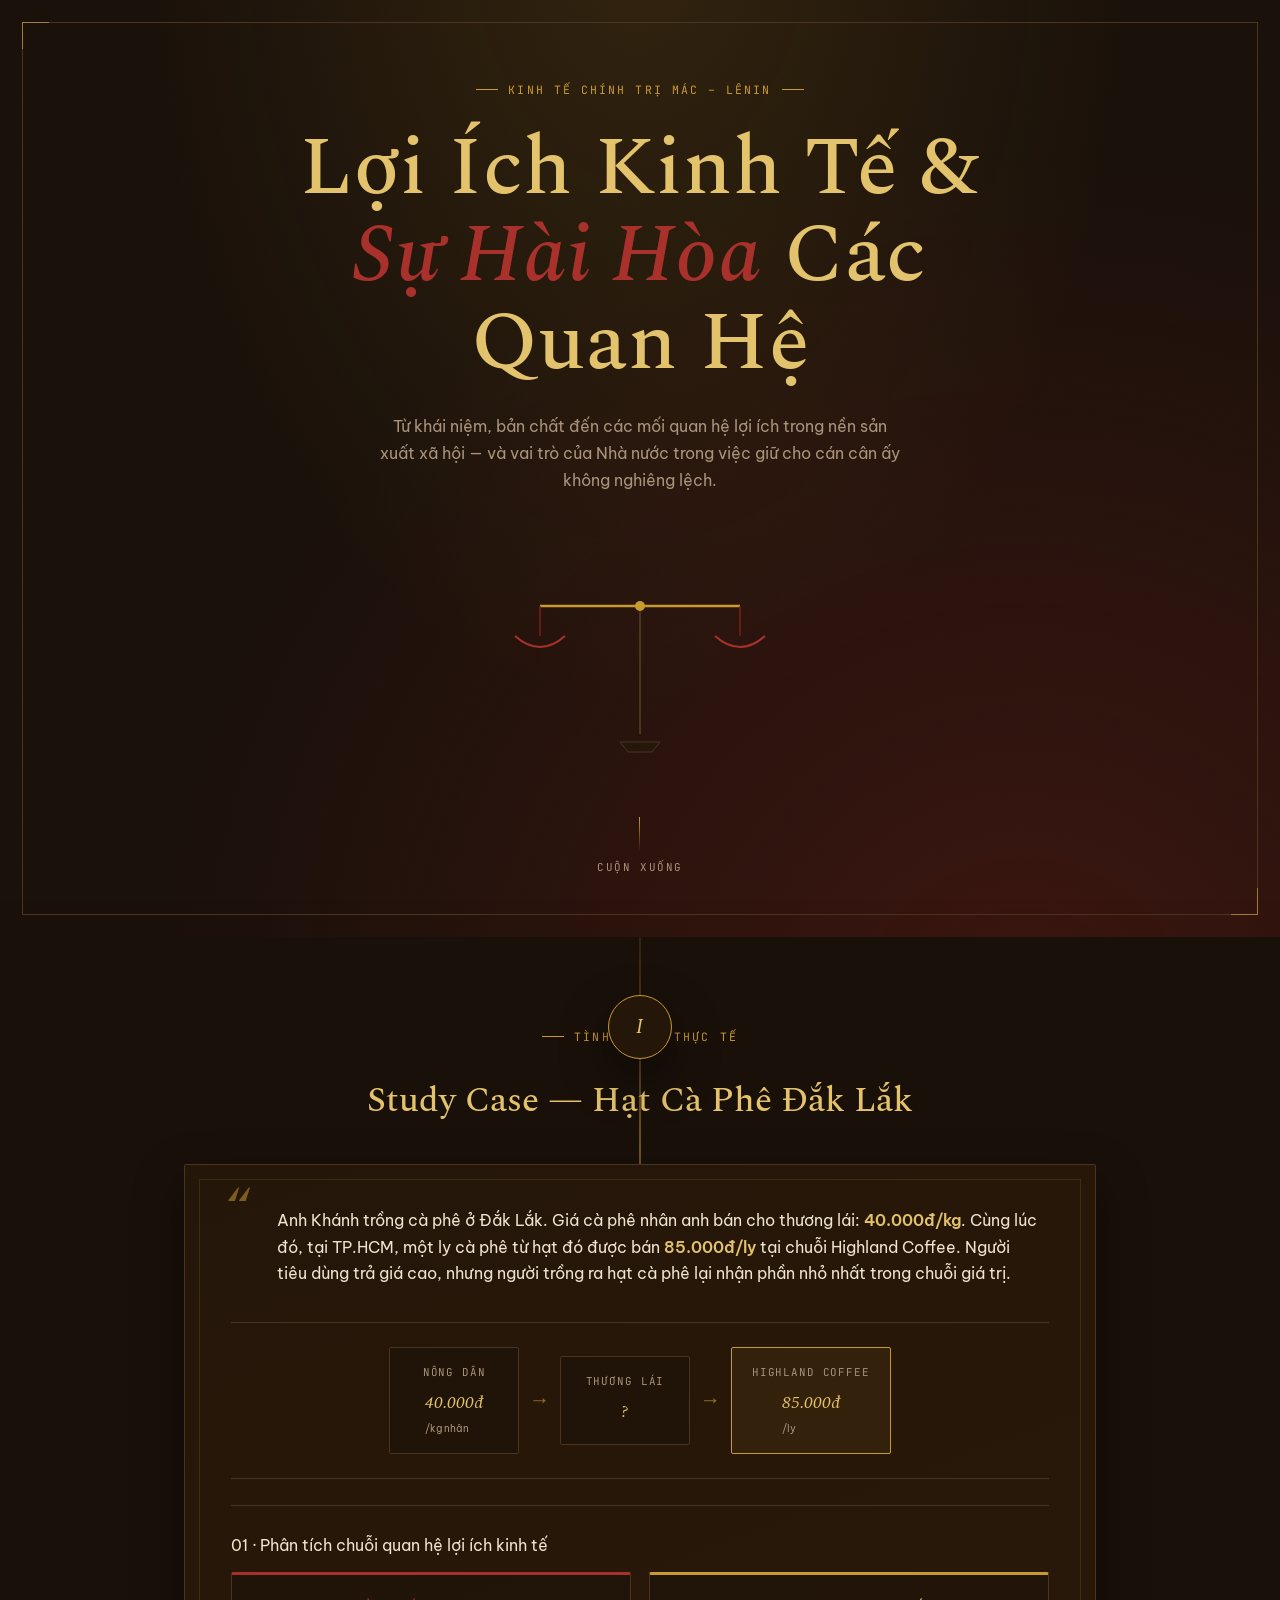
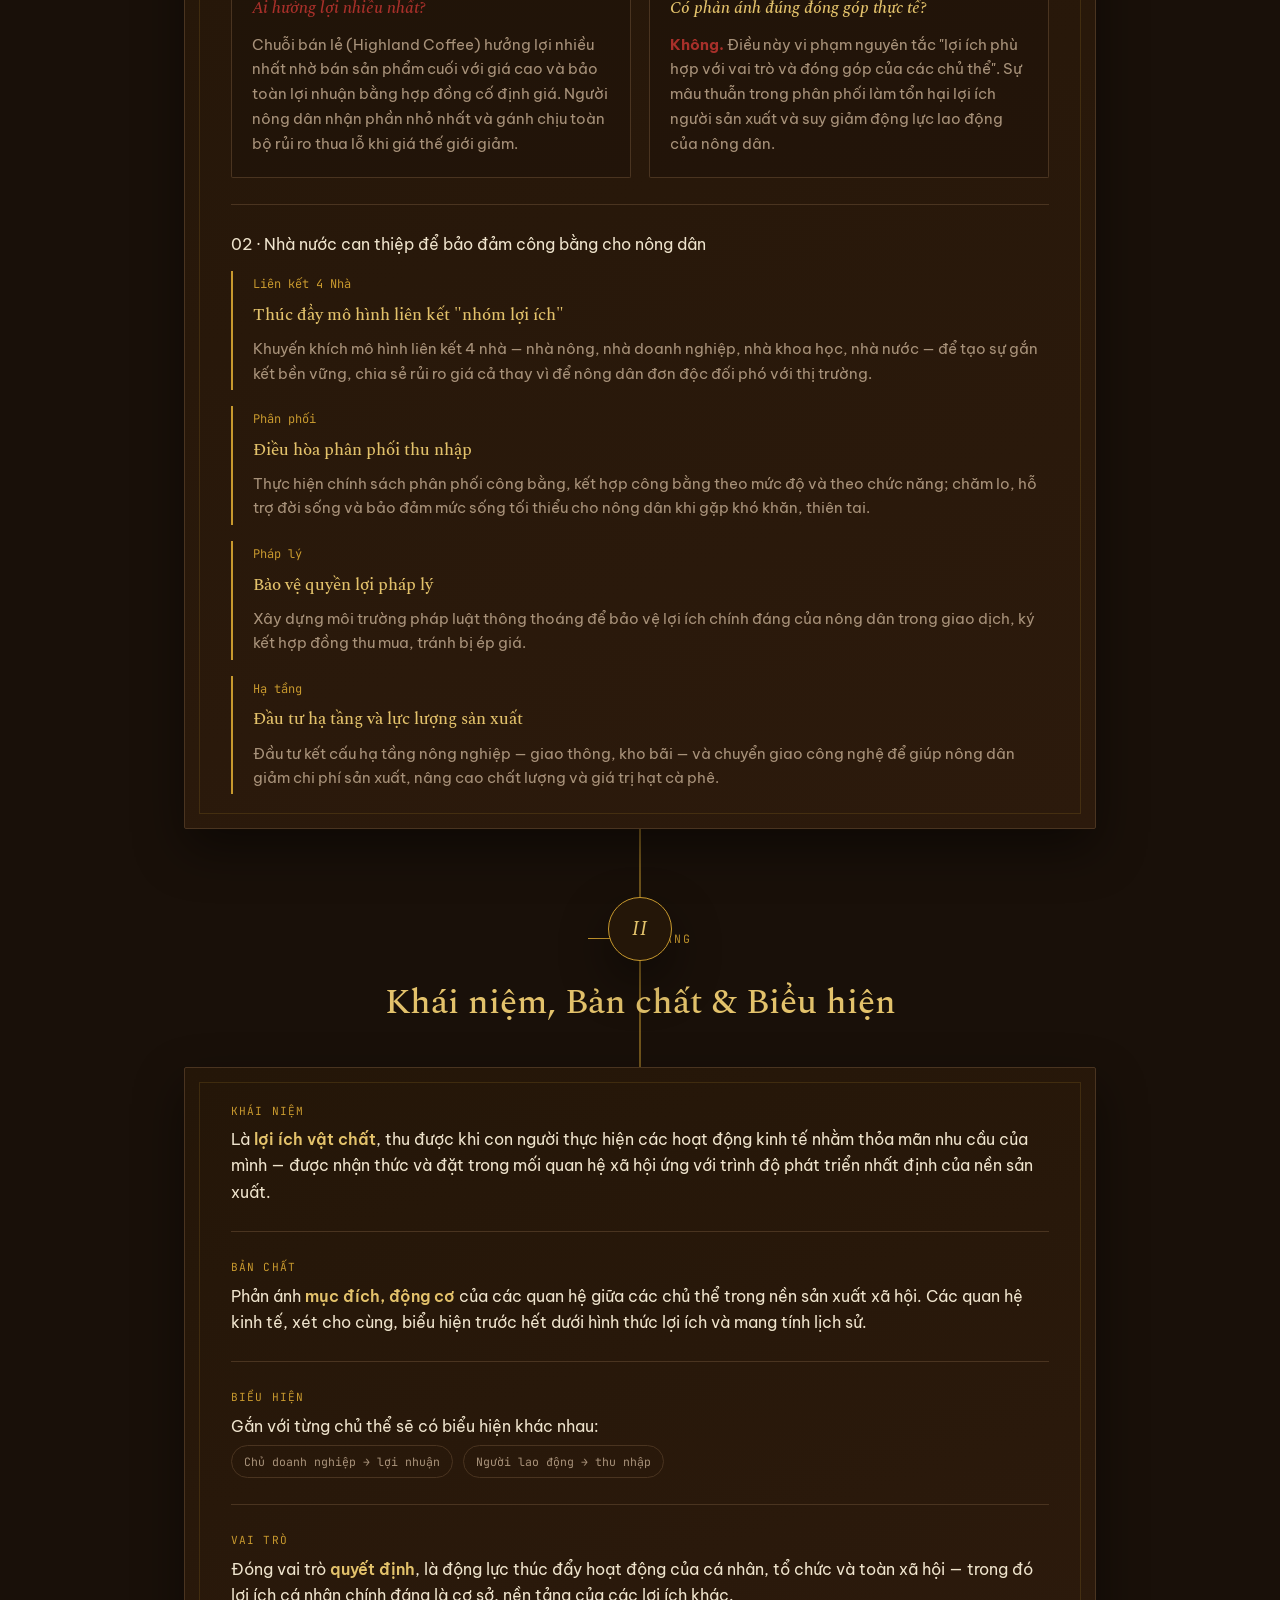
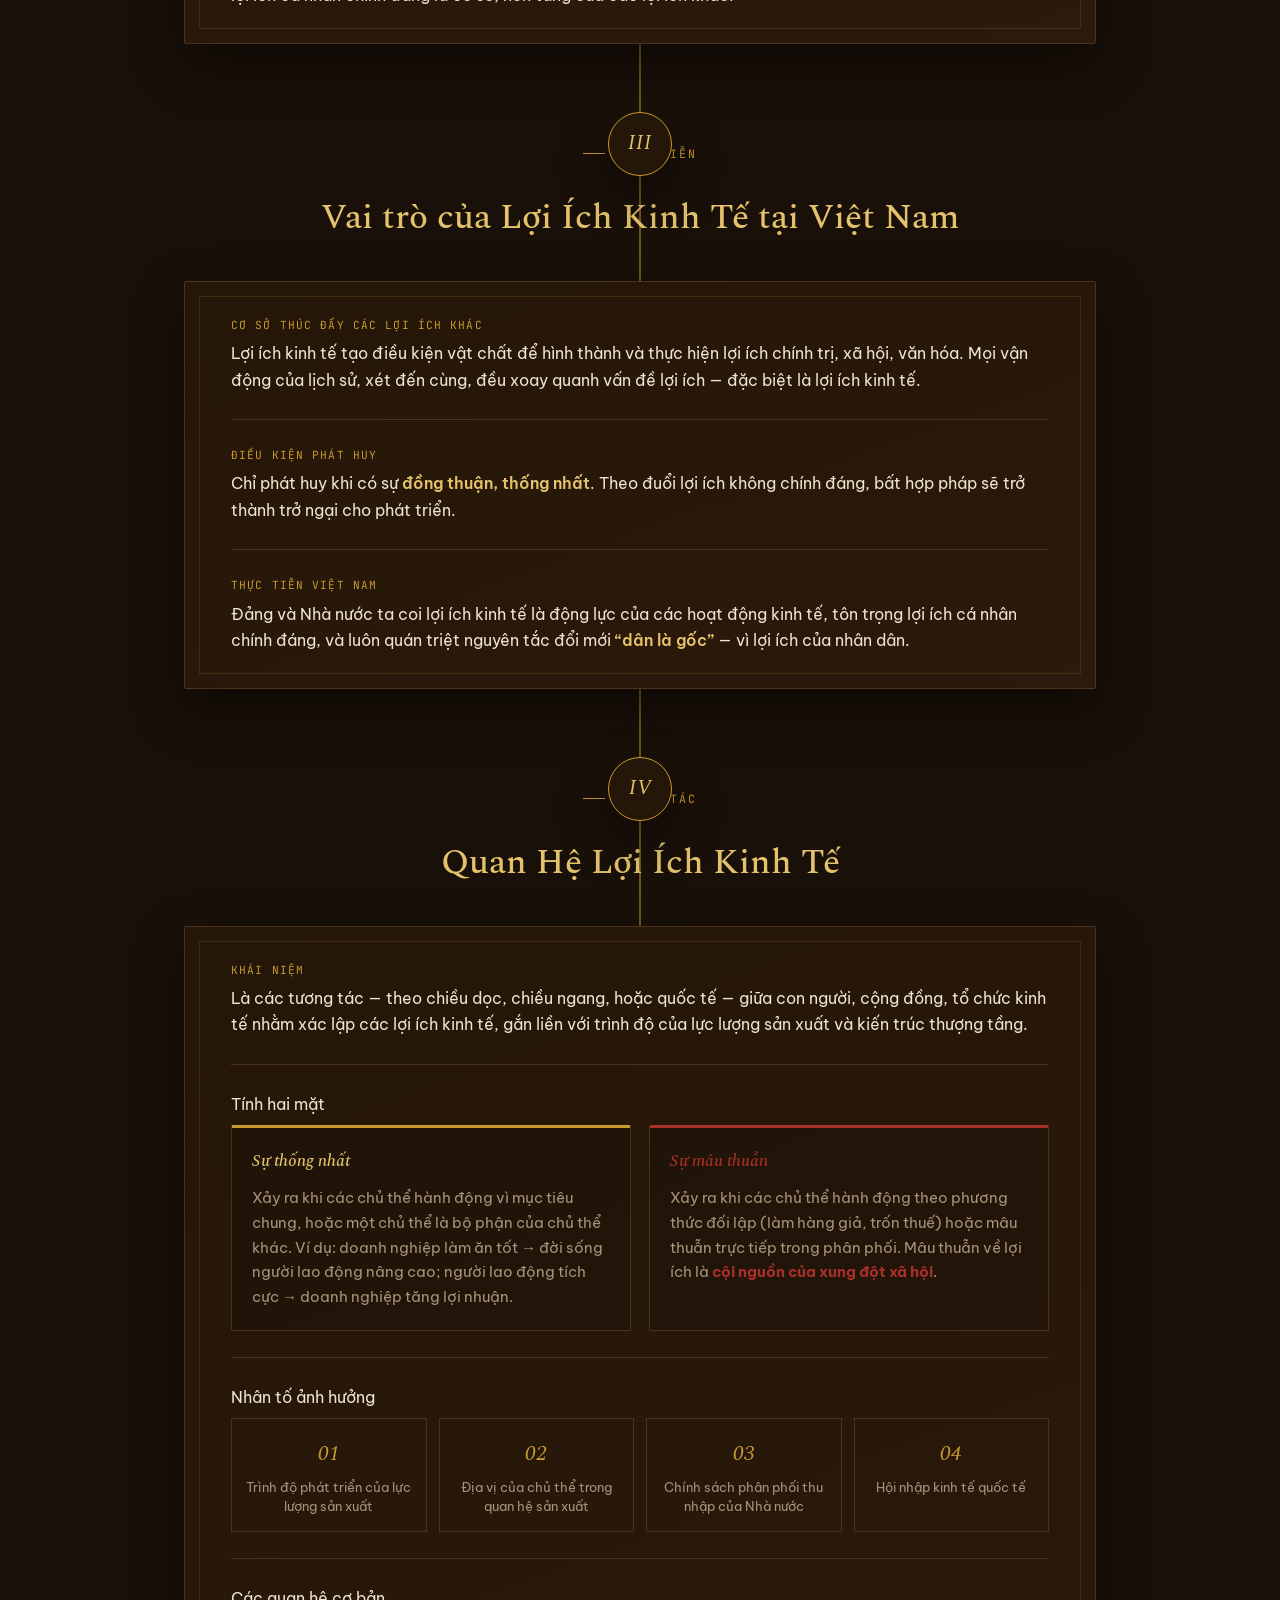
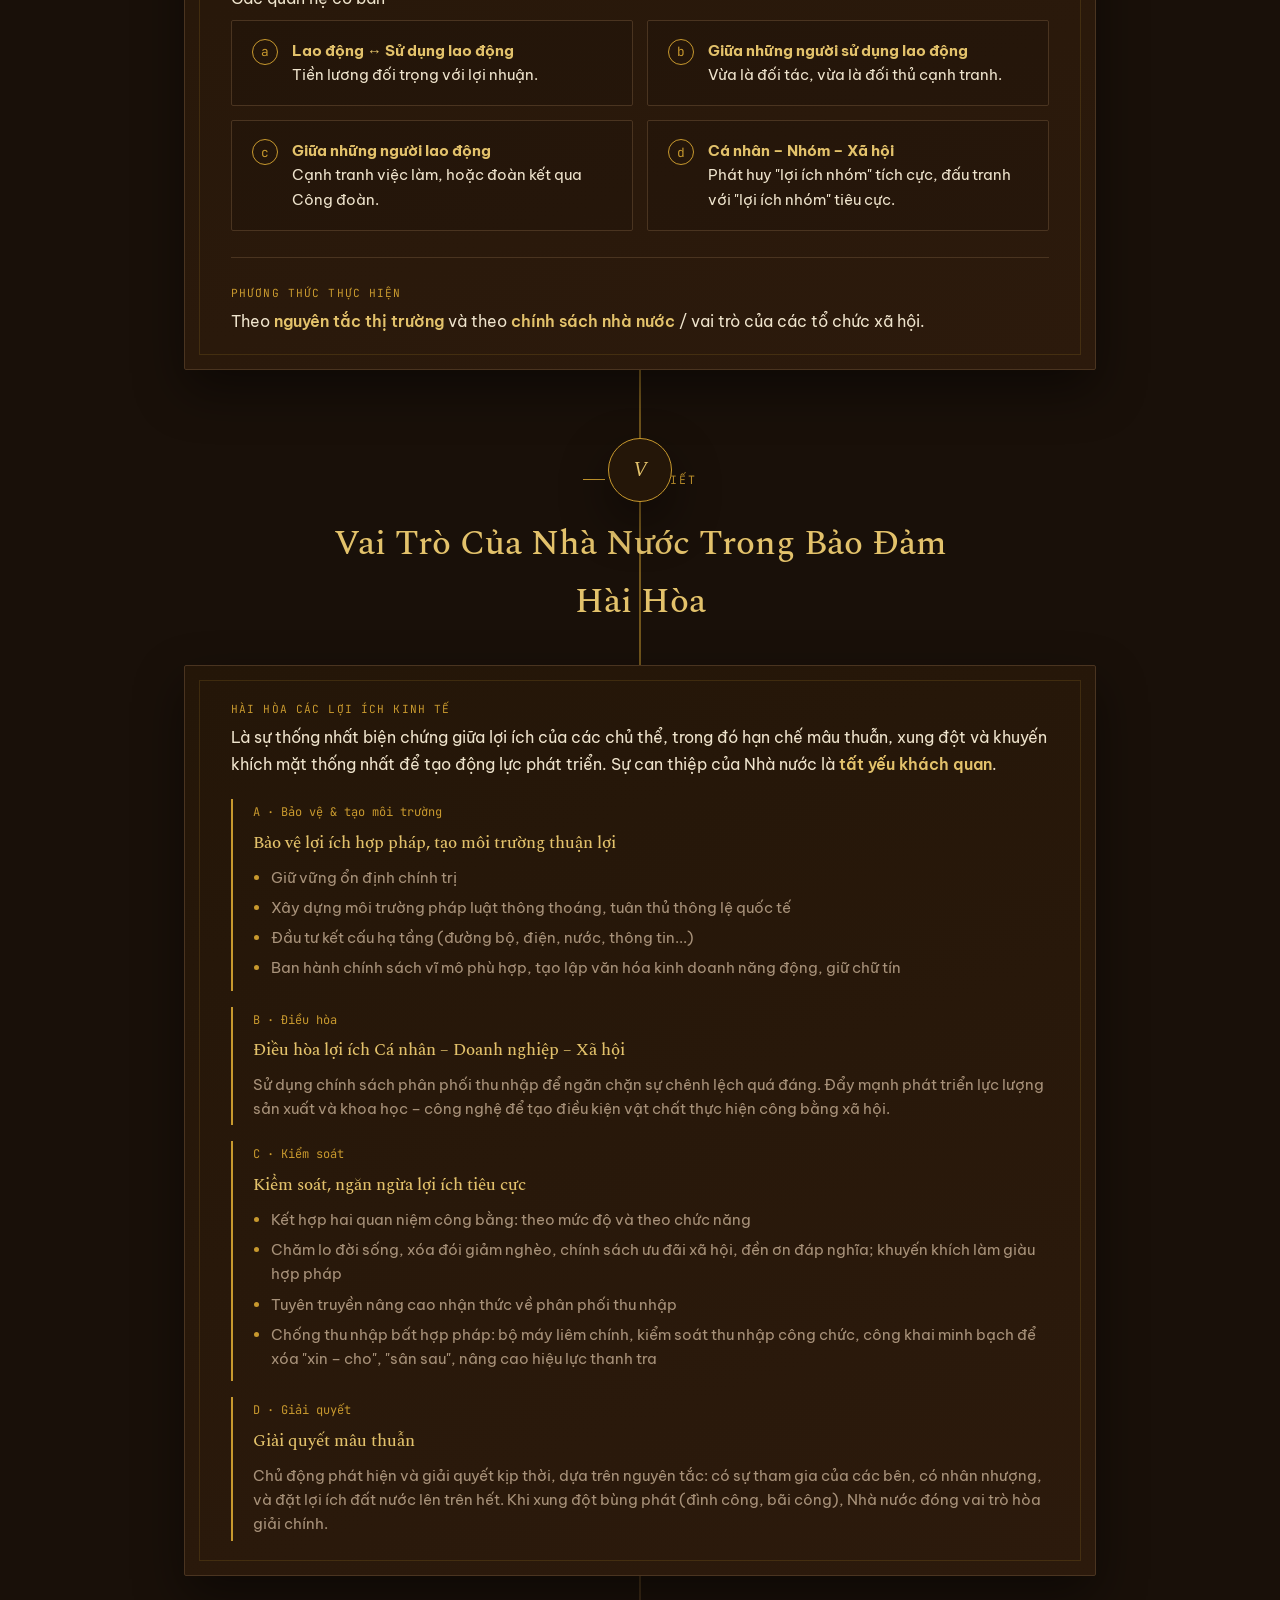
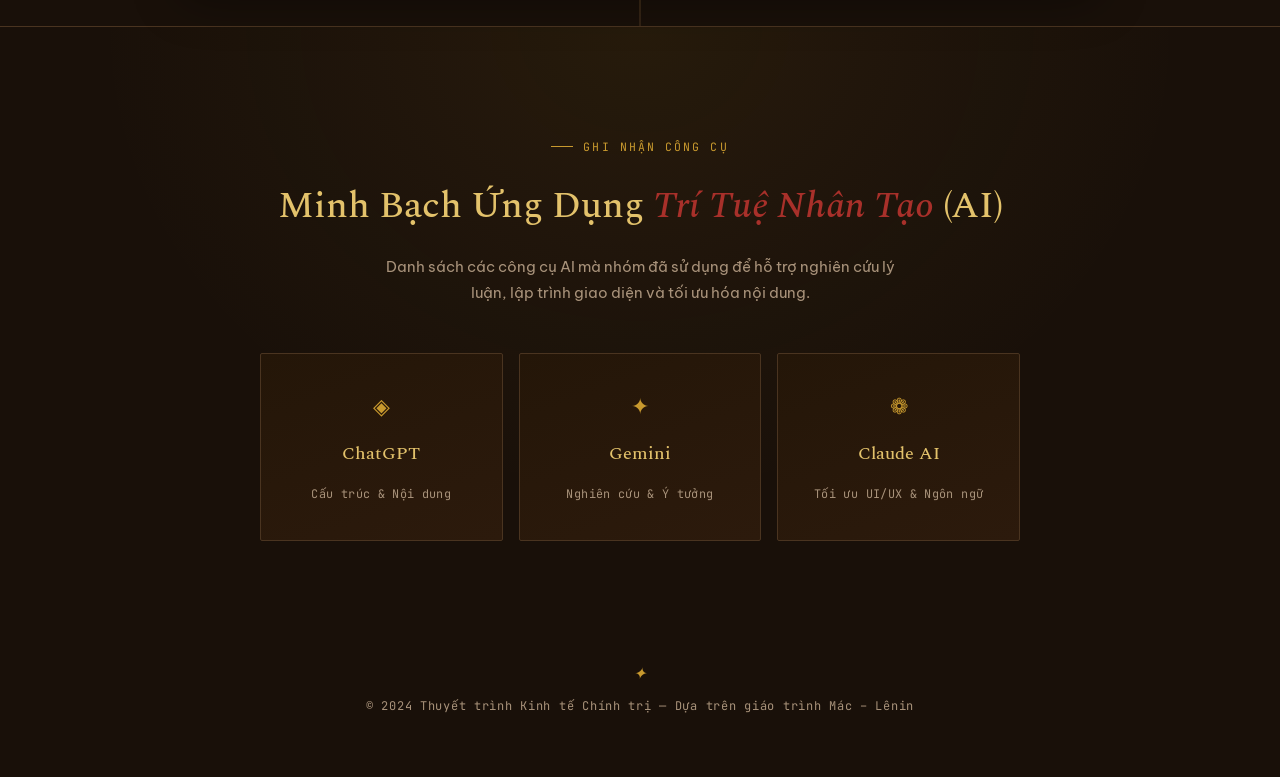
==== commit 351b9c4c: "." ====
--- a/index.html
+++ b/index.html
@@ -1,194 +1,682 @@
 <!DOCTYPE html>
 <html lang="vi">
 <head>
-    <meta charset="UTF-8">
-    <meta name="viewport" content="width=device-width, initial-scale=1.0">
-    <title>Thuyết Trình: Lợi ích Kinh tế & Vai trò của Nhà nước</title>
-    <link rel="stylesheet" href="style.css">
+<meta charset="UTF-8">
+<meta name="viewport" content="width=device-width, initial-scale=1.0">
+<title>Lợi Ích Kinh Tế — Khái niệm, Quan hệ &amp; Vai trò Nhà nước</title>
+<link rel="preconnect" href="https://fonts.googleapis.com">
+<link rel="preconnect" href="https://fonts.gstatic.com" crossorigin>
+<link href="https://fonts.googleapis.com/css2?family=Spectral:ital,wght@0,300;0,400;0,500;0,600;1,400&family=Be+Vietnam+Pro:wght@300;400;500;600;700&family=JetBrains+Mono:wght@400;500&display=swap" rel="stylesheet">
+<style>
+  :root{
+    --bg-deep:#191009;
+    --bg-panel:#241608;
+    --bg-panel-2:#2c1a0c;
+    --gold:#c8992e;
+    --gold-soft:#e3c26b;
+    --lacquer-red:#7d1f1c;
+    --lacquer-red-bright:#a8302a;
+    --cream:#efe4cd;
+    --muted:#a8927a;
+    --line:#4a3420;
+    --shadow:0 20px 50px rgba(0,0,0,0.45);
+  }
+
+  *{box-sizing:border-box;}
+  html{scroll-behavior:smooth;}
+  body{
+    margin:0;
+    background:var(--bg-deep);
+    color:var(--cream);
+    font-family:'Be Vietnam Pro',sans-serif;
+    font-weight:400;
+    line-height:1.65;
+    overflow-x:hidden;
+  }
+  ::selection{background:var(--gold);color:#1a1006;}
+
+  h1,h2,h3{
+    font-family:'Spectral',serif;
+    font-weight:500;
+    margin:0;
+    color:var(--gold-soft);
+  }
+
+  .eyebrow{
+    font-family:'JetBrains Mono',monospace;
+    letter-spacing:0.18em;
+    text-transform:uppercase;
+    font-size:0.72rem;
+    color:var(--gold);
+    display:flex;
+    align-items:center;
+    gap:10px;
+  }
+  .eyebrow::before{
+    content:"";
+    width:22px;height:1px;
+    background:var(--gold);
+    display:inline-block;
+  }
+
+  a{color:var(--gold-soft);}
+
+  /* ---------- background texture ---------- */
+  .grain{
+    position:fixed; inset:0; pointer-events:none; z-index:1;
+    opacity:0.05; mix-blend-mode:overlay;
+    background-image:url("data:image/svg+xml,%3Csvg xmlns='http://www.w3.org/2000/svg' width='120' height='120'%3E%3Cfilter id='n'%3E%3CfeTurbulence type='fractalNoise' baseFrequency='0.9' numOctaves='2' stitchTiles='stitch'/%3E%3C/filter%3E%3Crect width='100%25' height='100%25' filter='url(%23n)'/%3E%3C/svg%3E");
+  }
+
+  /* ---------- hero ---------- */
+  .hero{
+    min-height:100vh;
+    position:relative;
+    display:flex; flex-direction:column;
+    align-items:center; justify-content:center;
+    text-align:center;
+    padding:80px 24px 60px;
+    background:
+      radial-gradient(ellipse at 50% -10%, rgba(200,153,46,0.14), transparent 55%),
+      radial-gradient(ellipse at 80% 110%, rgba(125,31,28,0.35), transparent 60%),
+      var(--bg-deep);
+  }
+  .hero-frame{
+    position:absolute; inset:22px;
+    border:1px solid var(--line);
+    pointer-events:none;
+  }
+  .hero-frame::before, .hero-frame::after{
+    content:"";
+    position:absolute; width:26px; height:26px;
+    border:1px solid var(--gold);
+    opacity:0.7;
+  }
+  .hero-frame::before{ top:-1px; left:-1px; border-right:none; border-bottom:none;}
+  .hero-frame::after{ bottom:-1px; right:-1px; border-left:none; border-top:none;}
+
+  .hero .eyebrow{ justify-content:center; margin-bottom:26px;}
+  .hero .eyebrow::after{
+    content:"";
+    width:22px;height:1px;
+    background:var(--gold);
+    display:inline-block;
+  }
+
+  .hero h1{
+    font-size:clamp(2.6rem, 7vw, 5.2rem);
+    letter-spacing:0.01em;
+    line-height:1.05;
+    max-width:16ch;
+  }
+  .hero h1 em{
+    font-style:italic; color:var(--lacquer-red-bright);
+    -webkit-text-stroke:0;
+  }
+  .hero p.sub{
+    max-width:520px;
+    margin:26px auto 0;
+    color:var(--muted);
+    font-size:1.02rem;
+  }
+
+  .scale-wrap{ margin:52px auto 10px; width:min(340px, 70vw);}
+  .scale-wrap svg{ width:100%; height:auto; overflow:visible;}
+  .beam{ transform-origin:170px 62px; animation:tip 5.5s ease-in-out infinite;}
+  @keyframes tip{
+    0%,100%{ transform:rotate(-3.2deg);}
+    50%{ transform:rotate(3.2deg);}
+  }
+  .pan-left{ transform-origin:70px 0; animation:panL 5.5s ease-in-out infinite;}
+  .pan-right{ transform-origin:270px 0; animation:panR 5.5s ease-in-out infinite;}
+  @keyframes panL{ 0%,100%{transform:translateY(-10px) rotate(0deg);} 50%{transform:translateY(9px) rotate(0deg);} }
+  @keyframes panR{ 0%,100%{transform:translateY(9px) rotate(0deg);} 50%{transform:translateY(-10px) rotate(0deg);} }
+
+  .scroll-cue{
+    margin-top:44px;
+    font-family:'JetBrains Mono',monospace;
+    font-size:0.68rem; letter-spacing:0.14em;
+    color:var(--muted); text-transform:uppercase;
+    display:flex; flex-direction:column; align-items:center; gap:8px;
+  }
+  .scroll-cue span{
+    width:1px; height:34px; background:linear-gradient(var(--gold), transparent);
+    animation:pulse 1.8s ease-in-out infinite;
+  }
+  @keyframes pulse{ 0%,100%{opacity:.25;} 50%{opacity:1;} }
+
+  /* ---------- spine layout ---------- */
+  .spine-area{ position:relative; max-width:960px; margin:0 auto; padding:0 24px 40px;}
+  .spine-line{
+    position:absolute; left:50%; top:0; bottom:0;
+    width:1px; background:linear-gradient(var(--line), var(--gold) 4%, var(--gold) 96%, var(--line));
+    transform:translateX(-50%);
+    z-index:0;
+  }
+  @media (max-width:780px){ .spine-line{ left:26px; } }
+
+  .chapter{
+    position:relative;
+    padding:90px 0 10px;
+    z-index:1;
+    opacity:0;
+    transform:translateY(28px);
+    transition:opacity .8s ease, transform .8s ease;
+  }
+  .chapter.in{ opacity:1; transform:translateY(0);}
+
+  .chap-node{
+    position:absolute; left:50%; top:90px;
+    transform:translate(-50%,-50%);
+    width:64px; height:64px; border-radius:50%;
+    background:var(--bg-panel);
+    border:1px solid var(--gold);
+    display:flex; align-items:center; justify-content:center;
+    font-family:'Spectral',serif; font-style:italic; font-size:1.3rem; color:var(--gold-soft);
+    box-shadow:var(--shadow);
+    z-index:2;
+  }
+  @media (max-width:780px){ .chap-node{ left:26px; } }
+
+  .chap-head{ text-align:center; max-width:640px; margin:0 auto 6px;}
+  .chap-head h2{ font-size:clamp(1.5rem,3.4vw,2.2rem); margin-top:26px;}
+  .chap-head .eyebrow{ justify-content:center;}
+  @media (max-width:780px){
+    .chap-head{ text-align:left; margin-left:70px; max-width:none;}
+    .chap-head .eyebrow{ justify-content:flex-start;}
+  }
+
+  .panel{
+    background:linear-gradient(160deg, var(--bg-panel), var(--bg-panel-2));
+    border:1px solid var(--line);
+    border-radius:2px;
+    padding:34px clamp(20px,5vw,46px);
+    margin-top:34px;
+    box-shadow:var(--shadow);
+    position:relative;
+  }
+  .panel::before{
+    content:"";
+    position:absolute; top:14px; left:14px; right:14px; bottom:14px;
+    border:1px solid rgba(200,153,46,0.16);
+    pointer-events:none;
+  }
+
+  .kv{ margin-bottom:22px;}
+  .kv:last-child{ margin-bottom:0;}
+  .kv .label{
+    font-family:'JetBrains Mono',monospace; font-size:0.7rem;
+    letter-spacing:0.1em; text-transform:uppercase;
+    color:var(--gold); margin-bottom:6px; display:block;
+  }
+  .kv p{ margin:0; color:var(--cream); }
+  .kv p b{ color:var(--gold-soft); font-weight:600;}
+
+  hr.rule{ border:none; border-top:1px solid var(--line); margin:26px 0;}
+
+  .pillbar{ display:flex; flex-wrap:wrap; gap:10px; margin-top:6px;}
+  .pill{
+    font-family:'JetBrains Mono',monospace; font-size:0.72rem;
+    padding:6px 12px; border:1px solid var(--line); border-radius:999px;
+    color:var(--muted);
+  }
+
+  /* duality cards (chapter 3) */
+  .duality{ display:grid; grid-template-columns:1fr 1fr; gap:18px; margin-top:8px;}
+  @media (max-width:600px){ .duality{ grid-template-columns:1fr; } }
+  .duality .card{
+    border:1px solid var(--line); padding:20px; border-radius:2px;
+    background:rgba(0,0,0,0.15);
+  }
+  .duality .card.unity{ border-top:3px solid var(--gold); }
+  .duality .card.conflict{ border-top:3px solid var(--lacquer-red-bright); }
+  .duality h4{
+    font-family:'Spectral',serif; font-style:italic; font-weight:500;
+    margin:0 0 10px; font-size:1.05rem; color:var(--cream);
+  }
+  .duality .card.unity h4{ color:var(--gold-soft); }
+  .duality .card.conflict h4{ color:var(--lacquer-red-bright); }
+  .duality p{ margin:0; font-size:0.94rem; color:var(--muted); }
+
+  .relations-grid{
+    display:grid; grid-template-columns:1fr 1fr; gap:14px; margin-top:8px;
+  }
+  @media (max-width:600px){ .relations-grid{ grid-template-columns:1fr; } }
+  .rel-card{
+    border:1px solid var(--line); padding:18px 20px; border-radius:2px;
+    display:flex; gap:14px; align-items:flex-start;
+    background:rgba(0,0,0,0.12);
+    transition:border-color .25s ease, transform .25s ease;
+  }
+  .rel-card:hover{ border-color:var(--gold); transform:translateY(-3px);}
+  .rel-num{
+    font-family:'JetBrains Mono',monospace; color:var(--gold); font-size:0.8rem;
+    border:1px solid var(--gold); border-radius:50%;
+    width:26px;height:26px; display:flex;align-items:center;justify-content:center;
+    flex-shrink:0;
+  }
+  .rel-card p{ margin:0; font-size:0.92rem; color:var(--cream);}
+  .rel-card p b{ color:var(--gold-soft);}
+
+  .factors{ display:grid; grid-template-columns:repeat(4,1fr); gap:12px; margin-top:8px;}
+  @media (max-width:780px){ .factors{ grid-template-columns:repeat(2,1fr);} }
+  .factor{
+    text-align:center; padding:16px 10px; border:1px solid var(--line);
+  }
+  .factor .n{ font-family:'Spectral',serif; font-style:italic; color:var(--gold); font-size:1.4rem; display:block; margin-bottom:6px;}
+  .factor span.t{ font-size:0.82rem; color:var(--muted); line-height:1.4; display:block;}
+
+  /* chapter 4 sub blocks a-d */
+  .subblocks{ margin-top:8px; display:flex; flex-direction:column; gap:16px;}
+  .subblock{
+    border-left:2px solid var(--gold);
+    padding:4px 0 4px 20px;
+  }
+  .subblock .tag{
+    font-family:'JetBrains Mono',monospace; color:var(--gold); font-size:0.75rem; margin-bottom:6px; display:block;
+  }
+  .subblock h4{
+    font-family:'Spectral',serif; font-weight:500; color:var(--gold-soft); margin:0 0 8px; font-size:1.08rem;
+  }
+  .subblock ul{ margin:0; padding-left:18px; color:var(--muted); font-size:0.92rem;}
+  .subblock ul li{ margin-bottom:6px;}
+  .subblock ul li::marker{ color:var(--gold);}
+  .subblock p{ margin:0; color:var(--muted); font-size:0.92rem;}
+
+  /* ---------- case study ---------- */
+  .case-story{
+    position:relative;
+    padding:8px 8px 8px 46px;
+    margin-bottom:28px;
+  }
+  .case-quote-mark{
+    position:absolute; left:-4px; top:-14px;
+    font-family:'Spectral',serif; font-size:3.4rem; color:var(--gold);
+    opacity:0.55; line-height:1;
+  }
+  .case-story p{ margin:0; color:var(--cream); font-size:1rem;}
+  .case-story b{ color:var(--gold-soft); font-weight:600;}
+
+  .case-chain{
+    display:flex; align-items:center; justify-content:center;
+    gap:10px; flex-wrap:wrap;
+    padding:24px 10px; margin-bottom:6px;
+    border-top:1px solid var(--line); border-bottom:1px solid var(--line);
+  }
+  .chain-node{
+    display:flex; flex-direction:column; align-items:center; gap:6px;
+    border:1px solid var(--line); border-radius:2px;
+    padding:16px 20px; min-width:130px;
+    background:rgba(0,0,0,0.15);
+  }
+  .chain-node.highlight{ border-color:var(--gold); background:rgba(200,153,46,0.08);}
+  .chain-label{
+    font-family:'JetBrains Mono',monospace; font-size:0.68rem;
+    letter-spacing:0.08em; text-transform:uppercase; color:var(--muted);
+  }
+  .chain-value{ font-family:'Spectral',serif; font-style:italic; font-size:1.15rem; color:var(--gold-soft);}
+  .chain-value small{ font-family:'Be Vietnam Pro',sans-serif; font-style:normal; font-size:0.6rem; color:var(--muted); display:block; margin-top:2px;}
+  .chain-arrow{ color:var(--gold); font-size:1.3rem; opacity:0.7;}
+
+  /* ---------- AI transparency ---------- */
+  .ai-section{
+    padding:110px 24px 40px;
+    text-align:center;
+    background:
+      radial-gradient(ellipse at 50% 0%, rgba(200,153,46,0.08), transparent 60%),
+      var(--bg-deep);
+    border-top:1px solid var(--line);
+  }
+  .ai-inner{ max-width:760px; margin:0 auto;}
+  .ai-inner h2{
+    font-size:clamp(1.6rem,3.6vw,2.3rem);
+    margin-top:20px;
+  }
+  .ai-inner h2 em{ font-style:italic; color:var(--lacquer-red-bright);}
+  .ai-sub{ color:var(--muted); font-size:0.96rem; max-width:520px; margin:18px auto 0;}
+
+  .ai-cards{
+    display:grid; grid-template-columns:repeat(3,1fr); gap:16px;
+    margin-top:48px;
+  }
+  @media (max-width:680px){ .ai-cards{ grid-template-columns:1fr; } }
+  .ai-card{
+    border:1px solid var(--line); border-radius:2px;
+    padding:34px 20px; background:linear-gradient(160deg, var(--bg-panel), var(--bg-panel-2));
+    transition:border-color .25s ease, transform .25s ease;
+  }
+  .ai-card:hover{ border-color:var(--gold); transform:translateY(-4px);}
+  .ai-icon{ font-size:1.4rem; color:var(--gold); display:block; margin-bottom:14px;}
+  .ai-card h3{
+    font-family:'Spectral',serif; font-weight:500; font-size:1.15rem; color:var(--gold-soft);
+    margin:0 0 10px;
+  }
+  .ai-role{
+    font-family:'JetBrains Mono',monospace; font-size:0.74rem;
+    color:var(--muted); letter-spacing:0.03em;
+  }
+
+  /* footer */
+  footer{
+    text-align:center; padding:80px 24px 60px;
+    color:var(--muted); font-family:'JetBrains Mono',monospace; font-size:0.75rem;
+    letter-spacing:0.06em;
+  }
+  footer .mark{ color:var(--gold); font-size:1rem; display:block; margin-bottom:10px; font-family:'Spectral',serif; font-style:italic;}
+
+  @media (prefers-reduced-motion: reduce){
+    .beam,.pan-left,.pan-right,.scroll-cue span{ animation:none !important;}
+    .chapter{ transition:none;}
+  }
+</style>
 </head>
-<body class="loading">
-    <div id="progress-container">
-        <div id="progress-bar"></div>
-    </div>
-    <header>
-        <h1>Lợi ích Kinh tế và Vai trò của Nhà nước</h1>
-        <p>Phân tích khái niệm, quan hệ và cơ chế điều tiết trong nền kinh tế thị trường</p>
-    </header>
-
-    <nav>
-        <ul>
-            <li><a href="#case-study">Case Study</a></li>
-            <li><a href="#section1">Khái niệm & Bản chất</a></li>
-            <li><a href="#section2">Vai trò & Thực tiễn</a></li>
-            <li><a href="#section3">Quan hệ lợi ích</a></li>
-            <li><a href="#section4">Vai trò Nhà nước</a></li>
-            <li><a href="#ai-footer">Minh bạch AI</a></li>
-        </ul>
-    </nav>
-
-    <main>
-        <!-- Case Study thực tế -->
-        <section id="case-study" class="highlight-section">
-            <h2>Case Study: Câu chuyện Hạt Cà phê Đắk Lắk</h2>
-            <div class="content-box">
-                <div class="case-scenario">
-                    <p><strong>Tình huống:</strong> Anh Khánh (Đắk Lắk) bán cà phê nhân giá 40.000đ/kg. Tại TP.HCM, Highland Coffee bán 85.000đ/ly. Khi giá thế giới giảm, anh Khánh lỗ nặng, trong khi chuỗi bán lẻ vẫn lãi nhờ hợp đồng giá cố định.</p>
-                </div>
-
-                <div class="sub-grid">
-                    <div class="grid-item" style="border-left-color: #e74c3c;">
-                        <h4>1. Phân tích quan hệ lợi ích</h4>
-                        <ul>
-                            <li><strong>Ai hưởng lợi nhất?</strong> Chuỗi bán lẻ (Highland) hưởng lợi tối đa từ giá trị cuối và bảo toàn lợi nhuận.</li>
-                            <li><strong>Gánh chịu rủi ro:</strong> Người nông dân nhận phần nhỏ nhất và chịu toàn bộ rủi ro thị trường.</li>
-                            <li><strong>Đánh giá:</strong> Vi phạm nguyên tắc "lợi ích phù hợp với đóng góp", làm suy giảm động lực sản xuất.</li>
-                        </ul>
-                    </div>
-                    <div class="grid-item" style="border-left-color: #2ecc71;">
-                        <h4>2. Sự can thiệp của Nhà nước</h4>
-                        <ul>
-                            <li><strong>Liên kết "Nhóm lợi ích":</strong> Thúc đẩy mô hình "4 nhà" để chia sẻ rủi ro thay vì để nông dân đơn độc.</li>
-                            <li><strong>Điều hòa thu nhập:</strong> Hỗ trợ mức sống tối thiểu và bảo hiểm nông nghiệp khi gặp thiên tai, rớt giá.</li>
-                            <li><strong>Pháp lý & Hạ tầng:</strong> Bảo vệ nông dân khỏi bị ép giá; đầu tư kho bãi để nâng cao giá trị hạt cà phê.</li>
-                        </ul>
-                    </div>
-                </div>
-            </div>
-        </section>
-
-        <!-- Phần 1 -->
-        <section id="section1">
-            <h2>1. Lợi ích kinh tế: Khái niệm, Bản chất & Biểu hiện</h2>
-            <div class="content-box">
-                <ul>
-                    <li><strong>Khái niệm:</strong> Là lợi ích vật chất, thu được khi con người thực hiện các hoạt động kinh tế nhằm thỏa mãn nhu cầu của mình. Lợi ích này phải được nhận thức và đặt trong mối quan hệ xã hội ứng với trình độ phát triển nhất định của nền sản xuất.</li>
-                    <li><strong>Bản chất:</strong> Phản ánh mục đích, động cơ của các quan hệ giữa các chủ thể trong nền sản xuất xã hội. Xét cho cùng, các quan hệ kinh tế biểu hiện trước hết dưới hình thức lợi ích và mang tính lịch sử.</li>
-                    <li><strong>Biểu hiện:</strong> Gắn với các chủ thể khác nhau sẽ có biểu hiện khác nhau (chủ doanh nghiệp là lợi nhuận, người lao động là thu nhập).</li>
-                    <li><strong>Vai trò:</strong> Lợi ích vật chất đóng vai trò quyết định, là động lực thúc đẩy hoạt động của cá nhân, tổ chức và toàn xã hội. Trong đó, lợi ích cá nhân chính đáng là cơ sở, nền tảng của các lợi ích khác.</li>
-                </ul>
-            </div>
-        </section>
-
-        <!-- Phần 2 -->
-        <section id="section2">
-            <h2>2. Vai trò của lợi ích kinh tế & Thực tiễn tại Việt Nam</h2>
-            <div class="content-box">
-                <ul>
-                    <li><strong>Cơ sở thúc đẩy các lợi ích khác:</strong> Lợi ích kinh tế tạo điều kiện vật chất để hình thành và thực hiện lợi ích chính trị, xã hội, văn hóa. Mọi vận động của lịch sử xét đến cùng đều xoay quanh vấn đề lợi ích (đặc biệt là lợi ích kinh tế).</li>
-                    <li><strong>Điều kiện phát huy:</strong> Chỉ phát huy khi có sự đồng thuận, thống nhất. Theo đuổi lợi ích không chính đáng, bất hợp pháp sẽ trở thành trở ngại cho phát triển.</li>
-                    <li><strong>Thực tiễn Việt Nam:</strong> Đảng và Nhà nước ta hiện nay coi lợi ích kinh tế là động lực của các hoạt động kinh tế, tôn trọng lợi ích cá nhân chính đáng và luôn quán triệt nguyên tắc đổi mới "dân là gốc", vì lợi ích của nhân dân.</li>
-                </ul>
-            </div>
-        </section>
-
-        <!-- Phần 3 -->
-        <section id="section3">
-            <h2>3. Quan hệ lợi ích kinh tế</h2>
-            <div class="content-box">
-                <p><strong>Khái niệm:</strong> Là các tương tác (theo chiều dọc, chiều ngang, hoặc quốc tế) giữa các con người, cộng đồng, tổ chức kinh tế nhằm xác lập các lợi ích kinh tế gắn liền với trình độ của lực lượng sản xuất và kiến trúc thượng tầng.</p>
-
-                <h3>Tính hai mặt của quan hệ lợi ích</h3>
-                <div class="sub-grid">
-                    <div class="grid-item">
-                        <h4>Sự thống nhất</h4>
-                        <p>Xảy ra khi các chủ thể hành động vì mục tiêu chung hoặc một chủ thể là bộ phận của chủ thể khác (Ví dụ: Do nghiệp làm ăn tốt thì đời sống người lao động nâng cao; người lao động tích cực giúp doanh nghiệp tăng lợi nhuận).</p>
-                    </div>
-                    <div class="grid-item">
-                        <h4>Sự mâu thuẫn</h4>
-                        <p>Xảy ra khi các chủ thể hành động theo các phương thức đối lập để đạt lợi ích (làm hàng giả, trốn thuế làm hại xã hội) hoặc mâu thuẫn trực tiếp trong phân phối (lương người lao động tăng thì lợi nhuận chủ giảm và ngược lại). Mâu thuẫn về lợi ích là cội nguồn của các xung đột xã hội.</p>
-                    </div>
-                </div>
-
-                <h3>Các nhân tố ảnh hưởng & Quan hệ cơ bản</h3>
-                <ul>
-                    <li><strong>Nhân tố ảnh hưởng:</strong> (1) Trình độ phát triển của LLSX; (2) Địa vị của chủ thể trong hệ thống QHSX; (3) Chính sách phân phối thu nhập của nhà nước; (4) Hội nhập kinh tế quốc tế.</li>
-                    <li><strong>Các quan hệ cơ bản:</strong>
-                        <ul>
-                            <li>Giữa người lao động và người sử dụng lao động (Tiền lương vs Lợi nhuận).</li>
-                            <li>Giữa những người sử dụng lao động (Vừa là đối tác, vừa là đối thủ cạnh tranh).</li>
-                            <li>Giữa những người lao động (Cạnh tranh việc làm hoặc đoàn kết qua tổ chức Công đoàn).</li>
-                            <li>Giữa lợi ích cá nhân, lợi ích nhóm và lợi ích xã hội (Cần phát huy "lợi ích nhóm" tích cực và quyết liệt đấu tranh chống "lợi ích nhóm" tiêu cực).</li>
-                        </ul>
-                    </li>
-                    <li><strong>Phương thức thực hiện:</strong> Theo nguyên tắc thị trường và theo chính sách nhà nước/vai trò tổ chức xã hội.</li>
-                </ul>
-            </div>
-        </section>
-
-        <!-- Phần 4 -->
-        <section id="section4">
-            <h2>4. Vai trò của Nhà nước trong bảo đảm hài hòa các quan hệ lợi ích</h2>
-            <div class="content-box">
-                <p><strong>Hài hòa các lợi ích kinh tế:</strong> Là sự thống nhất biện chứng giữa lợi ích của các chủ thể, trong đó hạn chế mâu thuẫn, xung đột và khuyến khích mặt thống nhất để tạo động lực phát triển. Sự can thiệp của Nhà nước là tất yếu khách quan.</p>
-
-                <div class="sub-grid">
-                    <div class="grid-item" style="border-left-color: #e67e22;">
-                        <h4>a) Bảo vệ & Tạo môi trường</h4>
-                        <ul>
-                            <li>Giữ vững ổn định chính trị.</li>
-                            <li>Xây dựng môi trường pháp luật thông thoáng, tuân thủ thông lệ quốc tế.</li>
-                            <li>Đầu tư kết cấu hạ tầng (đường bộ, điện, nước, thông tin...).</li>
-                            <li>Ban hành chính sách vĩ mô phù hợp và tạo lập môi trường văn hóa kinh doanh.</li>
-                        </ul>
-                    </div>
-                    <div class="grid-item" style="border-left-color: #3498db;">
-                        <h4>b) Điều hòa lợi ích</h4>
-                        <p>Sử dụng chính sách phân phối thu nhập để ngăn chặn sự phân hóa giàu nghèo quá mức. Đẩy mạnh phát triển LLSX và khoa học - công nghệ để thực hiện công bằng xã hội.</p>
-                    </div>
-                    <div class="grid-item" style="border-left-color: #27ae60;">
-                        <h4>c) Kiểm soát tiêu cực</h4>
-                        <ul>
-                            <li>Kết hợp công bằng theo mức độ và theo chức năng.</li>
-                            <li>Chăm lo đời sống, xóa đói giảm nghèo, đền ơn đáp nghĩa; khuyến khích làm giàu hợp pháp.</li>
-                            <li>Tuyên truyền nâng cao nhận thức về phân phối thu nhập.</li>
-                            <li>Chống thu nhập bất hợp pháp: Xây dựng bộ máy liêm chính; kiểm soát thu nhập công chức; công khai, minh bạch chính sách; nâng cao hiệu lực thanh tra.</li>
-                        </ul>
-                    </div>
-                    <div class="grid-item" style="border-left-color: #f1c40f;">
-                        <h4>d) Giải quyết mâu thuẫn</h4>
-                        <p>Chủ động phát hiện và giải quyết kịp thời dựa trên nguyên tắc: có sự tham gia của các bên, có nhân nhượng và đặt lợi ích đất nước lên trên hết. Nhà nước đóng vai trò hòa giải chính khi xung đột bùng phát.</p>
-                    </div>
-                </div>
-            </div>
-        </section>
-    </main>
-
-    <footer class="main-footer" id="ai-footer">
-        <div class="ai-transparency">
-            <h2>Minh bạch ứng dụng <span class="highlight-ai">Trí tuệ Nhân tạo (AI)</span></h2>
-            <p class="ai-desc">Danh sách các công cụ Trí tuệ Nhân tạo (AI) mà nhóm chúng em đã sử dụng để hỗ trợ nghiên cứu lý luận, lập trình giao diện và tối ưu hóa trải nghiệm học tập.</p>
-
-            <div class="ai-tools-grid">
-                <div class="ai-tool-card">
-                    <div class="ai-tool-header">
-                        <span class="ai-icon">💬</span>
-                        <h3>ChatGPT</h3>
-                    </div>
-                    <p>Hỗ trợ Lên cấu trúc & Nội dung</p>
-                </div>
-
-                <div class="ai-tool-card">
-                    <div class="ai-tool-header">
-                        <span class="ai-icon">✨</span>
-                        <h3>Google Gemini</h3>
-                    </div>
-                    <p>Hỗ trợ Nghiên cứu & Ý tưởng</p>
-                </div>
-
-                <div class="ai-tool-card">
-                    <div class="ai-tool-header">
-                        <span class="ai-icon">🎨</span>
-                        <h3>Claude AI</h3>
-                    </div>
-                    <p>Hỗ trợ Tối ưu ngôn ngữ & UI/UX</p>
-                </div>
-            </div>
-        </div>
-        <div class="copyright">
-            <p>&copy; 2024 Thuyết trình Kinh tế Chính trị. Nội dung dựa trên giáo trình Kinh tế chính trị Mác-Lênin.</p>
-        </div>
-    </footer>
-
-    <script src="script.js"></script>
+<body>
+
+<div class="grain"></div>
+
+<section class="hero">
+  <div class="hero-frame"></div>
+  <div class="eyebrow">Kinh tế chính trị Mác – Lênin</div>
+  <h1>Lợi Ích Kinh Tế &amp; <em>Sự Hài Hòa</em> Các Quan Hệ</h1>
+  <p class="sub">Từ khái niệm, bản chất đến các mối quan hệ lợi ích trong nền sản xuất xã hội — và vai trò của Nhà nước trong việc giữ cho cán cân ấy không nghiêng lệch.</p>
+
+  <div class="scale-wrap">
+    <svg viewBox="0 0 340 210" fill="none">
+      <line x1="170" y1="62" x2="170" y2="188" stroke="#4a3420" stroke-width="2"/>
+      <polygon points="150,196 190,196 182,206 158,206" fill="#241608" stroke="#4a3420"/>
+      <circle cx="170" cy="60" r="5" fill="#c8992e"/>
+      <g class="beam">
+        <line x1="70" y1="60" x2="270" y2="60" stroke="#c8992e" stroke-width="2.5"/>
+        <g class="pan-left">
+          <line x1="70" y1="60" x2="70" y2="90" stroke="#7d1f1c" stroke-width="1.4"/>
+          <path d="M45 90 Q70 112 95 90" stroke="#a8302a" stroke-width="2" fill="none"/>
+        </g>
+        <g class="pan-right">
+          <line x1="270" y1="60" x2="270" y2="90" stroke="#7d1f1c" stroke-width="1.4"/>
+          <path d="M245 90 Q270 112 295 90" stroke="#a8302a" stroke-width="2" fill="none"/>
+        </g>
+      </g>
+    </svg>
+  </div>
+
+  <div class="scroll-cue"><span></span>Cuộn xuống</div>
+</section>
+
+<div class="spine-area">
+  <div class="spine-line"></div>
+
+  <!-- CHAPTER I — CASE STUDY -->
+  <div class="chapter" data-ch>
+    <div class="chap-node">I</div>
+    <div class="chap-head">
+      <div class="eyebrow">Tình huống thực tế</div>
+      <h2>Study Case — Hạt Cà Phê Đắk Lắk</h2>
+    </div>
+    <div class="panel">
+      <div class="case-story">
+        <span class="case-quote-mark">“</span>
+        <p>Anh Khánh trồng cà phê ở Đắk Lắk. Giá cà phê nhân anh bán cho thương lái: <b>40.000đ/kg</b>. Cùng lúc đó, tại TP.HCM, một ly cà phê từ hạt đó được bán <b>85.000đ/ly</b> tại chuỗi Highland Coffee. Người tiêu dùng trả giá cao, nhưng người trồng ra hạt cà phê lại nhận phần nhỏ nhất trong chuỗi giá trị.</p>
+      </div>
+
+      <div class="case-chain">
+        <div class="chain-node">
+          <span class="chain-label">Nông dân</span>
+          <span class="chain-value">40.000đ<small>/kg nhân</small></span>
+        </div>
+        <div class="chain-arrow">→</div>
+        <div class="chain-node">
+          <span class="chain-label">Thương lái</span>
+          <span class="chain-value">?</span>
+        </div>
+        <div class="chain-arrow">→</div>
+        <div class="chain-node highlight">
+          <span class="chain-label">Highland Coffee</span>
+          <span class="chain-value">85.000đ<small>/ly</small></span>
+        </div>
+      </div>
+
+      <hr class="rule">
+      <span class="label">01 · Phân tích chuỗi quan hệ lợi ích kinh tế</span>
+
+      <div class="duality" style="margin-top:14px;">
+        <div class="card conflict">
+          <h4>Ai hưởng lợi nhiều nhất?</h4>
+          <p>Chuỗi bán lẻ (Highland Coffee) hưởng lợi nhiều nhất nhờ bán sản phẩm cuối với giá cao và bảo toàn lợi nhuận bằng hợp đồng cố định giá. Người nông dân nhận phần nhỏ nhất và gánh chịu toàn bộ rủi ro thua lỗ khi giá thế giới giảm.</p>
+        </div>
+        <div class="card unity">
+          <h4>Có phản ánh đúng đóng góp thực tế?</h4>
+          <p><b style="color:var(--lacquer-red-bright)">Không.</b> Điều này vi phạm nguyên tắc "lợi ích phù hợp với vai trò và đóng góp của các chủ thể". Sự mâu thuẫn trong phân phối làm tổn hại lợi ích người sản xuất và suy giảm động lực lao động của nông dân.</p>
+        </div>
+      </div>
+
+      <hr class="rule">
+      <span class="label">02 · Nhà nước can thiệp để bảo đảm công bằng cho nông dân</span>
+      <div class="subblocks" style="margin-top:14px;">
+        <div class="subblock">
+          <span class="tag">Liên kết 4 Nhà</span>
+          <h4>Thúc đẩy mô hình liên kết "nhóm lợi ích"</h4>
+          <p>Khuyến khích mô hình liên kết 4 nhà — nhà nông, nhà doanh nghiệp, nhà khoa học, nhà nước — để tạo sự gắn kết bền vững, chia sẻ rủi ro giá cả thay vì để nông dân đơn độc đối phó với thị trường.</p>
+        </div>
+        <div class="subblock">
+          <span class="tag">Phân phối</span>
+          <h4>Điều hòa phân phối thu nhập</h4>
+          <p>Thực hiện chính sách phân phối công bằng, kết hợp công bằng theo mức độ và theo chức năng; chăm lo, hỗ trợ đời sống và bảo đảm mức sống tối thiểu cho nông dân khi gặp khó khăn, thiên tai.</p>
+        </div>
+        <div class="subblock">
+          <span class="tag">Pháp lý</span>
+          <h4>Bảo vệ quyền lợi pháp lý</h4>
+          <p>Xây dựng môi trường pháp luật thông thoáng để bảo vệ lợi ích chính đáng của nông dân trong giao dịch, ký kết hợp đồng thu mua, tránh bị ép giá.</p>
+        </div>
+        <div class="subblock">
+          <span class="tag">Hạ tầng</span>
+          <h4>Đầu tư hạ tầng và lực lượng sản xuất</h4>
+          <p>Đầu tư kết cấu hạ tầng nông nghiệp — giao thông, kho bãi — và chuyển giao công nghệ để giúp nông dân giảm chi phí sản xuất, nâng cao chất lượng và giá trị hạt cà phê.</p>
+        </div>
+      </div>
+    </div>
+  </div>
+
+  <!-- CHAPTER II -->
+  <div class="chapter" data-ch>
+    <div class="chap-node">II</div>
+    <div class="chap-head">
+      <div class="eyebrow">Nền tảng</div>
+      <h2>Khái niệm, Bản chất &amp; Biểu hiện</h2>
+    </div>
+    <div class="panel">
+      <div class="kv">
+        <span class="label">Khái niệm</span>
+        <p>Là <b>lợi ích vật chất</b>, thu được khi con người thực hiện các hoạt động kinh tế nhằm thỏa mãn nhu cầu của mình — được nhận thức và đặt trong mối quan hệ xã hội ứng với trình độ phát triển nhất định của nền sản xuất.</p>
+      </div>
+      <hr class="rule">
+      <div class="kv">
+        <span class="label">Bản chất</span>
+        <p>Phản ánh <b>mục đích, động cơ</b> của các quan hệ giữa các chủ thể trong nền sản xuất xã hội. Các quan hệ kinh tế, xét cho cùng, biểu hiện trước hết dưới hình thức lợi ích và mang tính lịch sử.</p>
+      </div>
+      <hr class="rule">
+      <div class="kv">
+        <span class="label">Biểu hiện</span>
+        <p>Gắn với từng chủ thể sẽ có biểu hiện khác nhau:</p>
+        <div class="pillbar">
+          <span class="pill">Chủ doanh nghiệp → lợi nhuận</span>
+          <span class="pill">Người lao động → thu nhập</span>
+        </div>
+      </div>
+      <hr class="rule">
+      <div class="kv">
+        <span class="label">Vai trò</span>
+        <p>Đóng vai trò <b>quyết định</b>, là động lực thúc đẩy hoạt động của cá nhân, tổ chức và toàn xã hội — trong đó lợi ích cá nhân chính đáng là cơ sở, nền tảng của các lợi ích khác.</p>
+      </div>
+    </div>
+  </div>
+
+  <!-- CHAPTER III -->
+  <div class="chapter" data-ch>
+    <div class="chap-node">III</div>
+    <div class="chap-head">
+      <div class="eyebrow">Thực tiễn</div>
+      <h2>Vai trò của Lợi Ích Kinh Tế tại Việt Nam</h2>
+    </div>
+    <div class="panel">
+      <div class="kv">
+        <span class="label">Cơ sở thúc đẩy các lợi ích khác</span>
+        <p>Lợi ích kinh tế tạo điều kiện vật chất để hình thành và thực hiện lợi ích chính trị, xã hội, văn hóa. Mọi vận động của lịch sử, xét đến cùng, đều xoay quanh vấn đề lợi ích — đặc biệt là lợi ích kinh tế.</p>
+      </div>
+      <hr class="rule">
+      <div class="kv">
+        <span class="label">Điều kiện phát huy</span>
+        <p>Chỉ phát huy khi có sự <b>đồng thuận, thống nhất</b>. Theo đuổi lợi ích không chính đáng, bất hợp pháp sẽ trở thành trở ngại cho phát triển.</p>
+      </div>
+      <hr class="rule">
+      <div class="kv">
+        <span class="label">Thực tiễn Việt Nam</span>
+        <p>Đảng và Nhà nước ta coi lợi ích kinh tế là động lực của các hoạt động kinh tế, tôn trọng lợi ích cá nhân chính đáng, và luôn quán triệt nguyên tắc đổi mới <b>“dân là gốc”</b> — vì lợi ích của nhân dân.</p>
+      </div>
+    </div>
+  </div>
+
+  <!-- CHAPTER IV -->
+  <div class="chapter" data-ch>
+    <div class="chap-node">IV</div>
+    <div class="chap-head">
+      <div class="eyebrow">Tương tác</div>
+      <h2>Quan Hệ Lợi Ích Kinh Tế</h2>
+    </div>
+    <div class="panel">
+      <div class="kv">
+        <span class="label">Khái niệm</span>
+        <p>Là các tương tác — theo chiều dọc, chiều ngang, hoặc quốc tế — giữa con người, cộng đồng, tổ chức kinh tế nhằm xác lập các lợi ích kinh tế, gắn liền với trình độ của lực lượng sản xuất và kiến trúc thượng tầng.</p>
+      </div>
+
+      <hr class="rule">
+      <span class="label">Tính hai mặt</span>
+      <div class="duality">
+        <div class="card unity">
+          <h4>Sự thống nhất</h4>
+          <p>Xảy ra khi các chủ thể hành động vì mục tiêu chung, hoặc một chủ thể là bộ phận của chủ thể khác. Ví dụ: doanh nghiệp làm ăn tốt → đời sống người lao động nâng cao; người lao động tích cực → doanh nghiệp tăng lợi nhuận.</p>
+        </div>
+        <div class="card conflict">
+          <h4>Sự mâu thuẫn</h4>
+          <p>Xảy ra khi các chủ thể hành động theo phương thức đối lập (làm hàng giả, trốn thuế) hoặc mâu thuẫn trực tiếp trong phân phối. Mâu thuẫn về lợi ích là <b style="color:var(--lacquer-red-bright)">cội nguồn của xung đột xã hội</b>.</p>
+        </div>
+      </div>
+
+      <hr class="rule">
+      <span class="label">Nhân tố ảnh hưởng</span>
+      <div class="factors">
+        <div class="factor"><span class="n">01</span><span class="t">Trình độ phát triển của lực lượng sản xuất</span></div>
+        <div class="factor"><span class="n">02</span><span class="t">Địa vị của chủ thể trong quan hệ sản xuất</span></div>
+        <div class="factor"><span class="n">03</span><span class="t">Chính sách phân phối thu nhập của Nhà nước</span></div>
+        <div class="factor"><span class="n">04</span><span class="t">Hội nhập kinh tế quốc tế</span></div>
+      </div>
+
+      <hr class="rule">
+      <span class="label">Các quan hệ cơ bản</span>
+      <div class="relations-grid">
+        <div class="rel-card"><span class="rel-num">a</span><p><b>Lao động ↔ Sử dụng lao động</b><br>Tiền lương đối trọng với lợi nhuận.</p></div>
+        <div class="rel-card"><span class="rel-num">b</span><p><b>Giữa những người sử dụng lao động</b><br>Vừa là đối tác, vừa là đối thủ cạnh tranh.</p></div>
+        <div class="rel-card"><span class="rel-num">c</span><p><b>Giữa những người lao động</b><br>Cạnh tranh việc làm, hoặc đoàn kết qua Công đoàn.</p></div>
+        <div class="rel-card"><span class="rel-num">d</span><p><b>Cá nhân – Nhóm – Xã hội</b><br>Phát huy "lợi ích nhóm" tích cực, đấu tranh với "lợi ích nhóm" tiêu cực.</p></div>
+      </div>
+
+      <hr class="rule">
+      <div class="kv">
+        <span class="label">Phương thức thực hiện</span>
+        <p>Theo <b>nguyên tắc thị trường</b> và theo <b>chính sách nhà nước</b> / vai trò của các tổ chức xã hội.</p>
+      </div>
+    </div>
+  </div>
+
+  <!-- CHAPTER V -->
+  <div class="chapter" data-ch>
+    <div class="chap-node">V</div>
+    <div class="chap-head">
+      <div class="eyebrow">Điều tiết</div>
+      <h2>Vai Trò Của Nhà Nước Trong Bảo Đảm Hài Hòa</h2>
+    </div>
+    <div class="panel">
+      <div class="kv">
+        <span class="label">Hài hòa các lợi ích kinh tế</span>
+        <p>Là sự thống nhất biện chứng giữa lợi ích của các chủ thể, trong đó hạn chế mâu thuẫn, xung đột và khuyến khích mặt thống nhất để tạo động lực phát triển. Sự can thiệp của Nhà nước là <b>tất yếu khách quan</b>.</p>
+      </div>
+
+      <div class="subblocks">
+        <div class="subblock">
+          <span class="tag">A · Bảo vệ &amp; tạo môi trường</span>
+          <h4>Bảo vệ lợi ích hợp pháp, tạo môi trường thuận lợi</h4>
+          <ul>
+            <li>Giữ vững ổn định chính trị</li>
+            <li>Xây dựng môi trường pháp luật thông thoáng, tuân thủ thông lệ quốc tế</li>
+            <li>Đầu tư kết cấu hạ tầng (đường bộ, điện, nước, thông tin...)</li>
+            <li>Ban hành chính sách vĩ mô phù hợp, tạo lập văn hóa kinh doanh năng động, giữ chữ tín</li>
+          </ul>
+        </div>
+        <div class="subblock">
+          <span class="tag">B · Điều hòa</span>
+          <h4>Điều hòa lợi ích Cá nhân – Doanh nghiệp – Xã hội</h4>
+          <p>Sử dụng chính sách phân phối thu nhập để ngăn chặn sự chênh lệch quá đáng. Đẩy mạnh phát triển lực lượng sản xuất và khoa học – công nghệ để tạo điều kiện vật chất thực hiện công bằng xã hội.</p>
+        </div>
+        <div class="subblock">
+          <span class="tag">C · Kiểm soát</span>
+          <h4>Kiểm soát, ngăn ngừa lợi ích tiêu cực</h4>
+          <ul>
+            <li>Kết hợp hai quan niệm công bằng: theo mức độ và theo chức năng</li>
+            <li>Chăm lo đời sống, xóa đói giảm nghèo, chính sách ưu đãi xã hội, đền ơn đáp nghĩa; khuyến khích làm giàu hợp pháp</li>
+            <li>Tuyên truyền nâng cao nhận thức về phân phối thu nhập</li>
+            <li>Chống thu nhập bất hợp pháp: bộ máy liêm chính, kiểm soát thu nhập công chức, công khai minh bạch để xóa "xin – cho", "sân sau", nâng cao hiệu lực thanh tra</li>
+          </ul>
+        </div>
+        <div class="subblock">
+          <span class="tag">D · Giải quyết</span>
+          <h4>Giải quyết mâu thuẫn</h4>
+          <p>Chủ động phát hiện và giải quyết kịp thời, dựa trên nguyên tắc: có sự tham gia của các bên, có nhân nhượng, và đặt lợi ích đất nước lên trên hết. Khi xung đột bùng phát (đình công, bãi công), Nhà nước đóng vai trò hòa giải chính.</p>
+        </div>
+      </div>
+    </div>
+  </div>
+
+</div>
+
+<section class="ai-section">
+  <div class="ai-inner">
+    <div class="eyebrow" style="justify-content:center;">Ghi nhận công cụ</div>
+    <h2>Minh Bạch Ứng Dụng <em>Trí Tuệ Nhân Tạo</em> (AI)</h2>
+    <p class="ai-sub">Danh sách các công cụ AI mà nhóm đã sử dụng để hỗ trợ nghiên cứu lý luận, lập trình giao diện và tối ưu hóa nội dung.</p>
+
+    <div class="ai-cards">
+      <div class="ai-card">
+        <span class="ai-icon">◈</span>
+        <h3>ChatGPT</h3>
+        <span class="ai-role">Cấu trúc &amp; Nội dung</span>
+      </div>
+      <div class="ai-card">
+        <span class="ai-icon">✦</span>
+        <h3>Gemini</h3>
+        <span class="ai-role">Nghiên cứu &amp; Ý tưởng</span>
+      </div>
+      <div class="ai-card">
+        <span class="ai-icon">❁</span>
+        <h3>Claude AI</h3>
+        <span class="ai-role">Tối ưu UI/UX &amp; Ngôn ngữ</span>
+      </div>
+    </div>
+  </div>
+</section>
+
+<footer>
+  <span class="mark">✦</span>
+  © 2024 Thuyết trình Kinh tế Chính trị — Dựa trên giáo trình Mác – Lênin
+</footer>
+
+<script>
+  const chapters = document.querySelectorAll('[data-ch]');
+  const io = new IntersectionObserver((entries)=>{
+    entries.forEach(e=>{
+      if(e.isIntersecting){ e.target.classList.add('in'); }
+    });
+  }, { threshold: 0.15 });
+  chapters.forEach(c=>io.observe(c));
+</script>
+
 </body>
 </html>
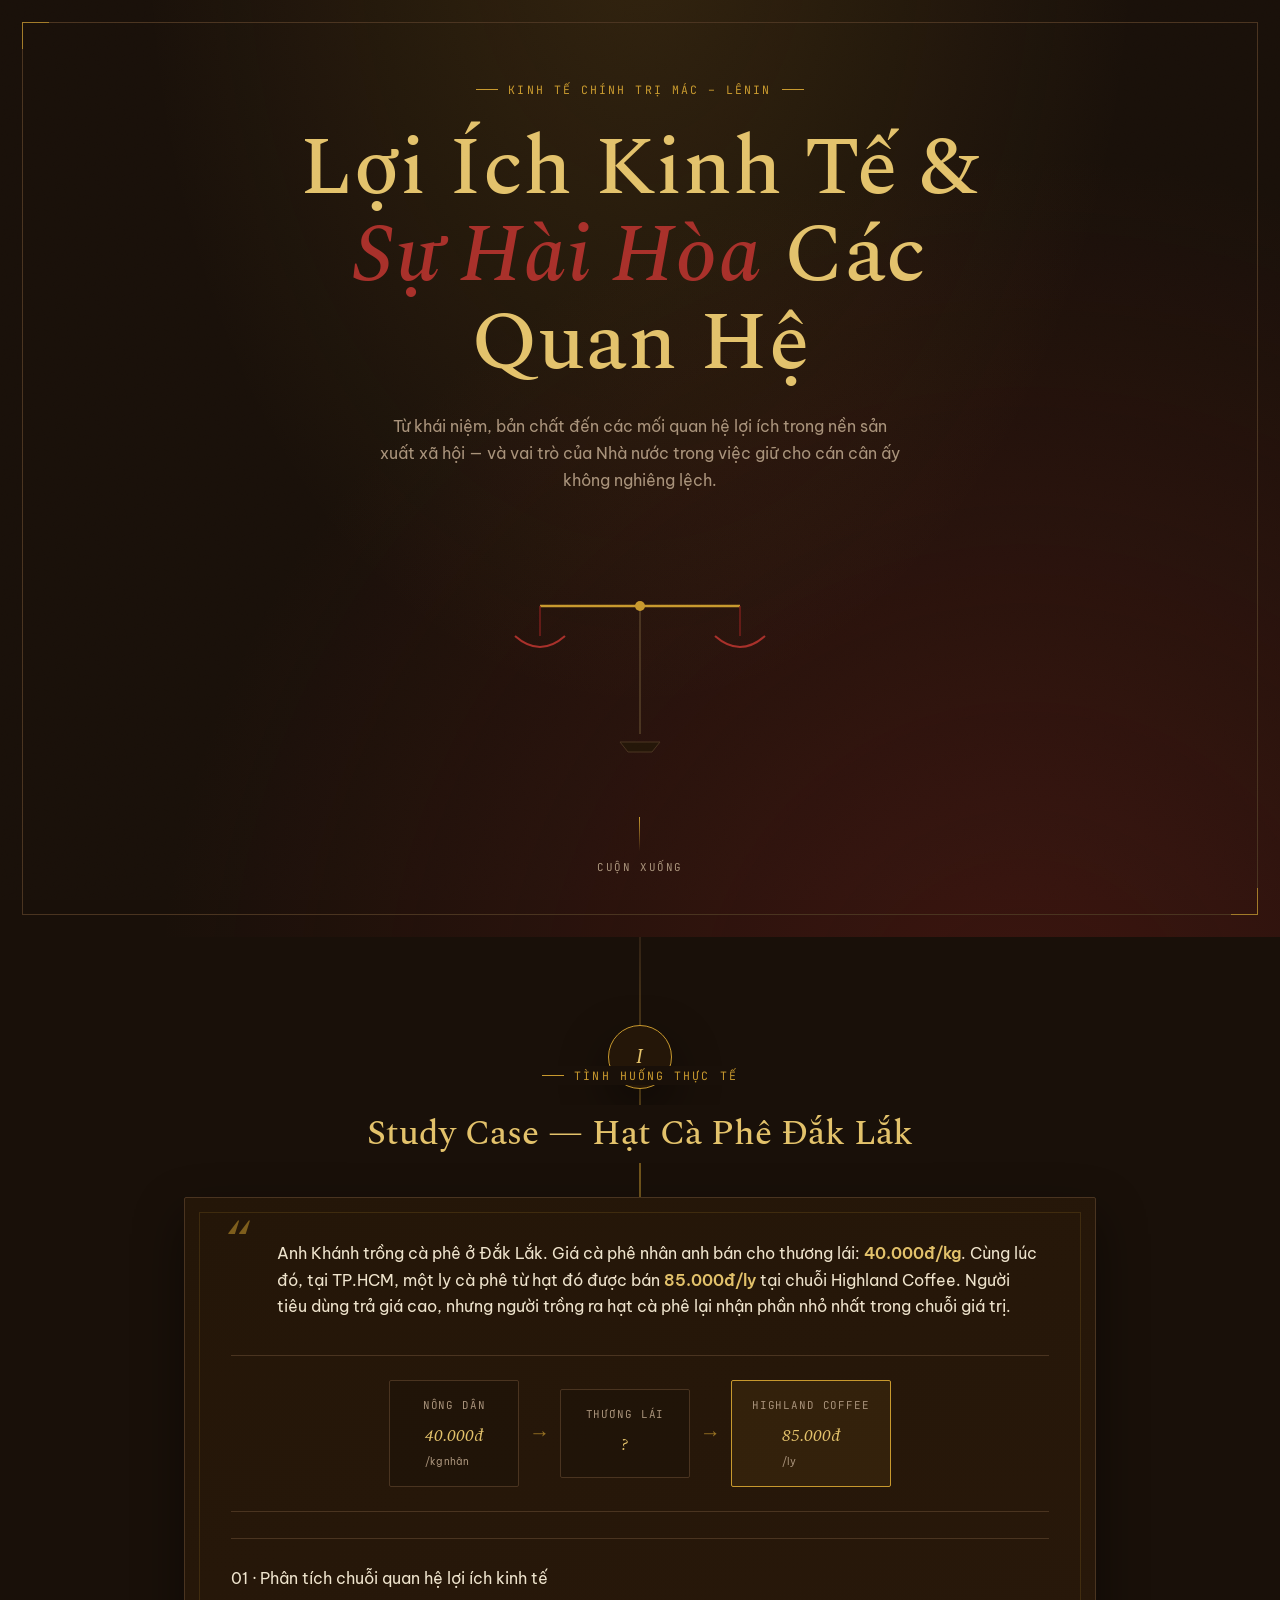
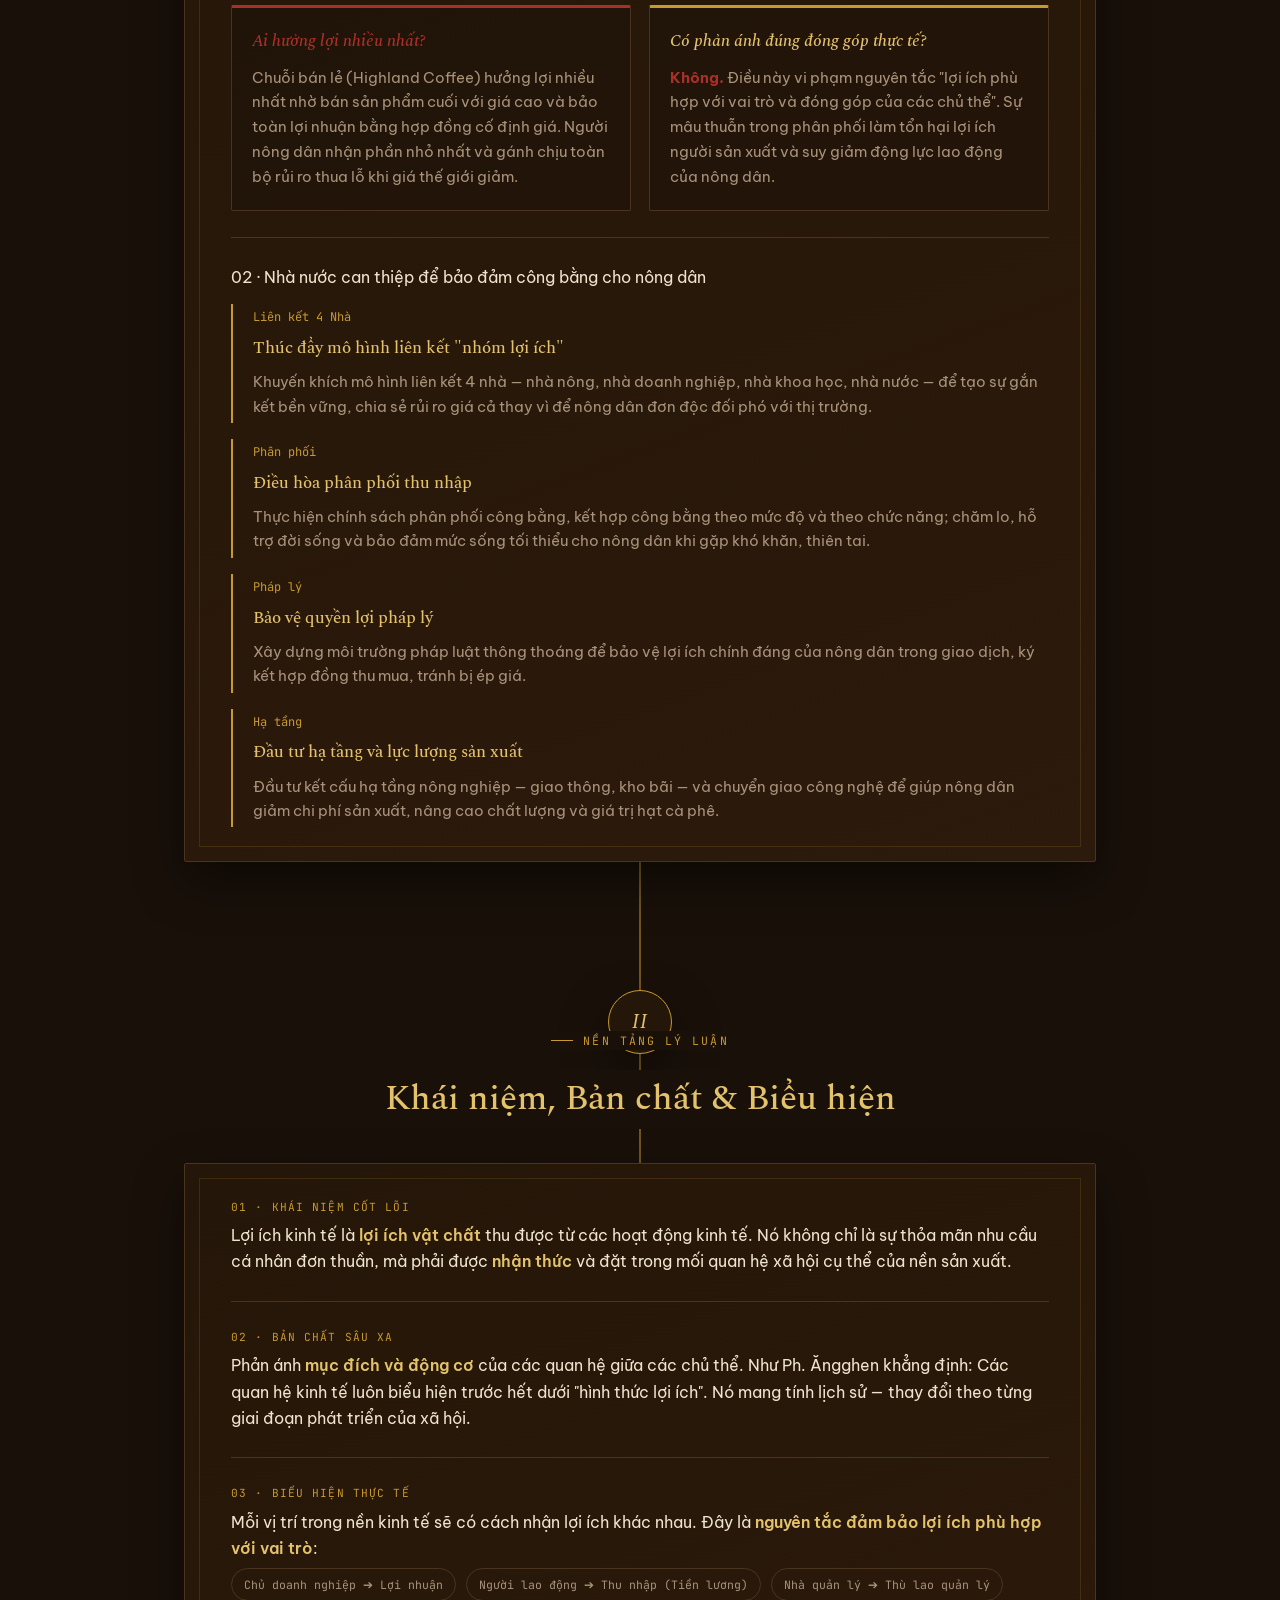
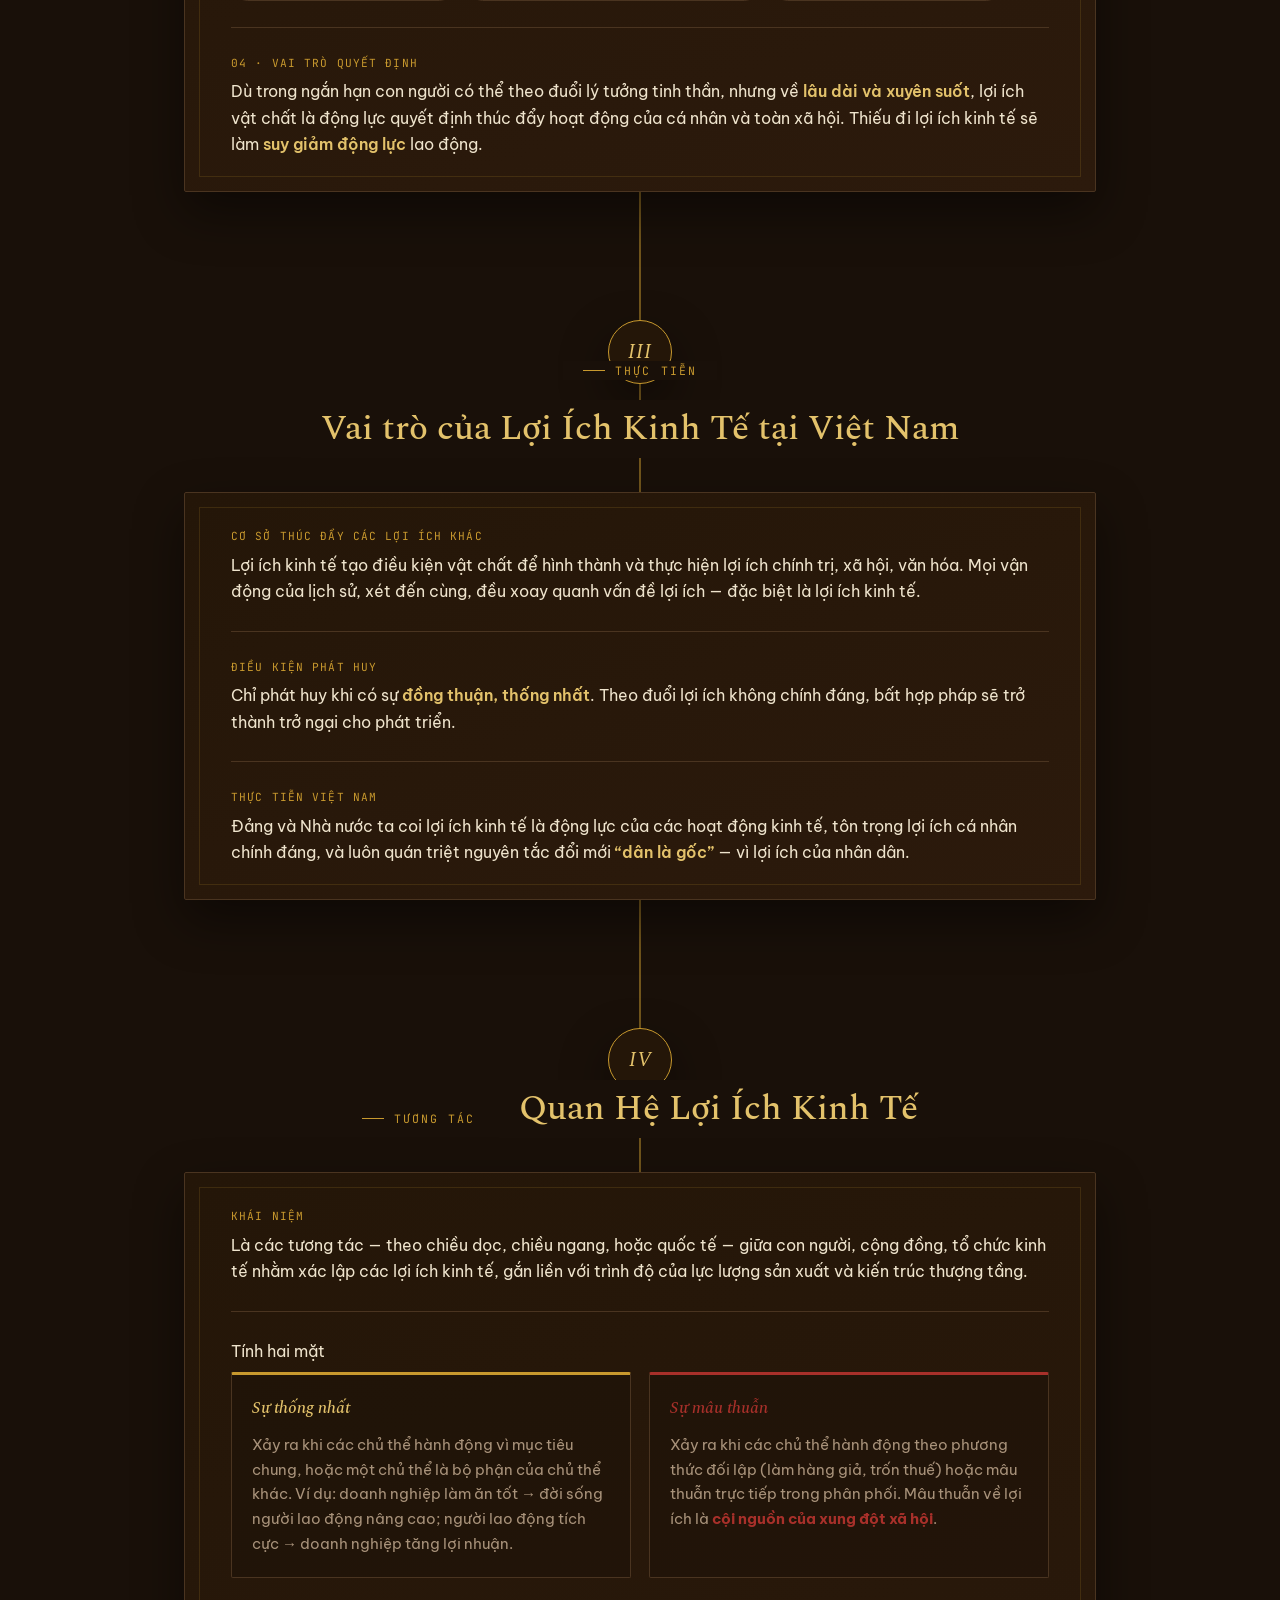
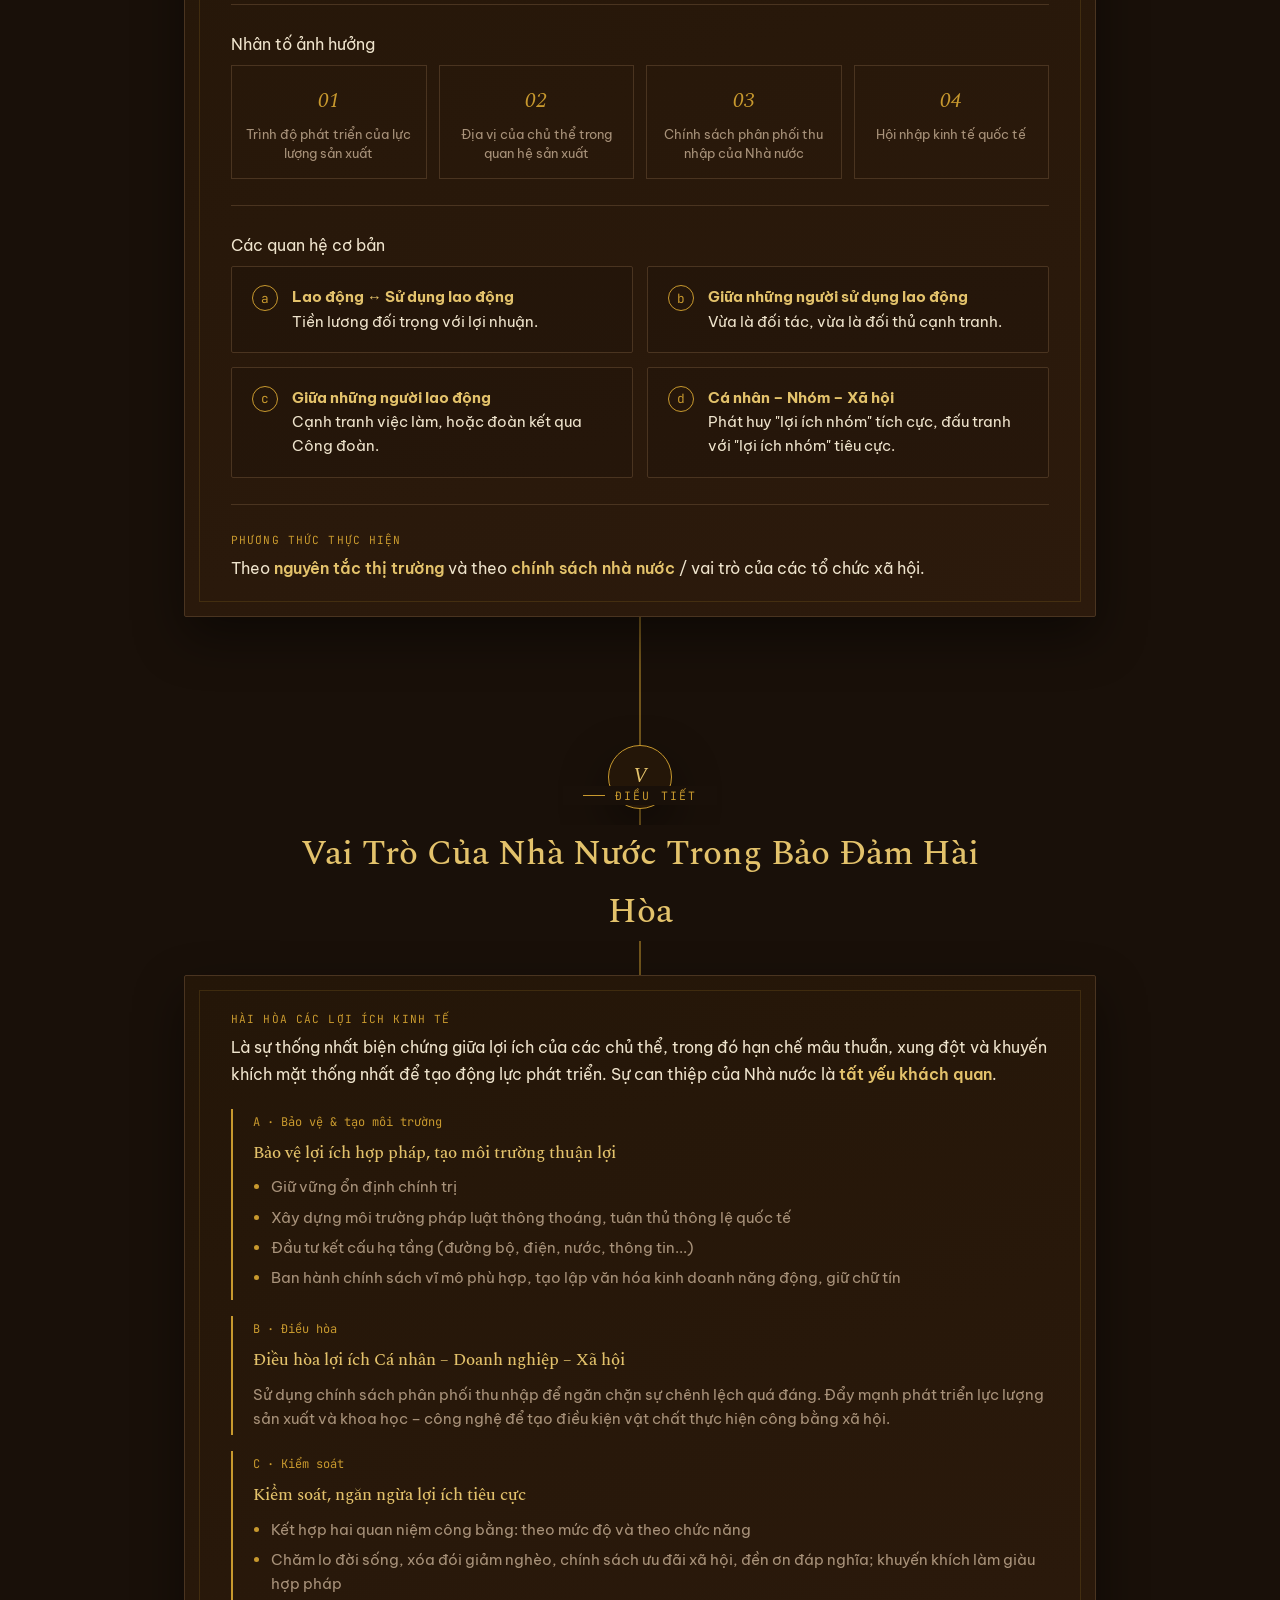
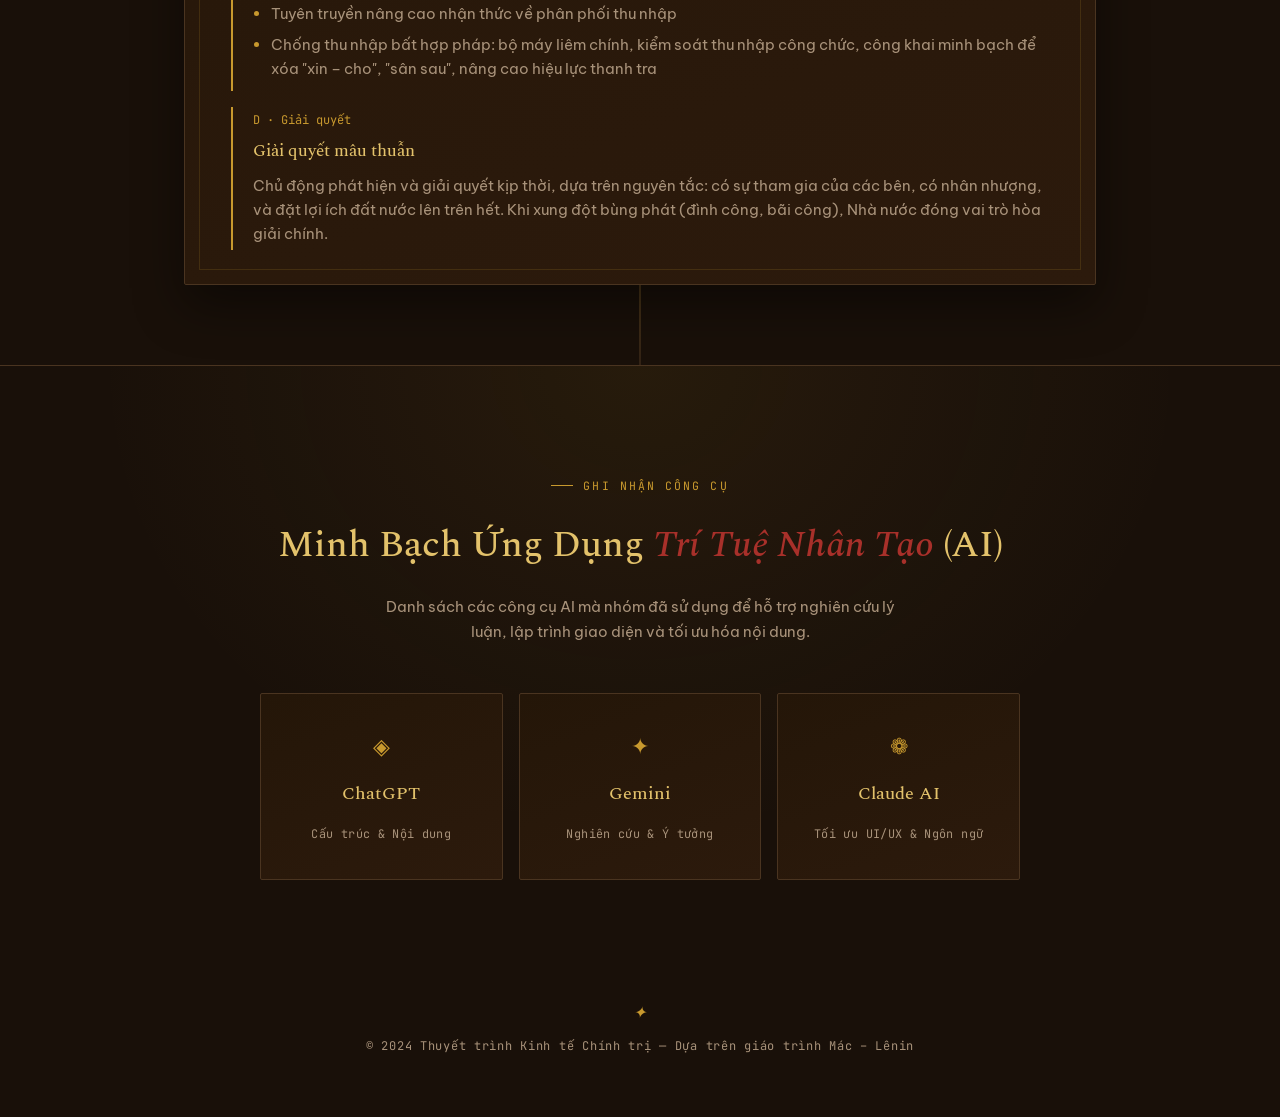
==== commit 3bd2e37f: "." ====
--- a/index.html
+++ b/index.html
@@ -157,7 +157,7 @@
 
   .chapter{
     position:relative;
-    padding:90px 0 10px;
+    padding:120px 0 40px; /* Tăng padding để thoáng hơn */
     z-index:1;
     opacity:0;
     transform:translateY(28px);
@@ -166,7 +166,7 @@
   .chapter.in{ opacity:1; transform:translateY(0);}
 
   .chap-node{
-    position:absolute; left:50%; top:90px;
+    position:absolute; left:50%; top:120px; /* Cập nhật theo padding mới */
     transform:translate(-50%,-50%);
     width:64px; height:64px; border-radius:50%;
     background:var(--bg-panel);
@@ -178,8 +178,20 @@
   }
   @media (max-width:780px){ .chap-node{ left:26px; } }
 
-  .chap-head{ text-align:center; max-width:640px; margin:0 auto 6px;}
-  .chap-head h2{ font-size:clamp(1.5rem,3.4vw,2.2rem); margin-top:26px;}
+  .chap-head{
+    text-align:center;
+    max-width:720px;
+    margin:0 auto 10px;
+    position: relative;
+    z-index: 2;
+  }
+  /* Tạo lớp nền để che đường kẻ dọc khi đi qua tiêu đề */
+  .chap-head h2, .chap-head .eyebrow {
+    background: var(--bg-deep); /* Trùng màu nền để che đường kẻ */
+    display: inline-flex;
+    padding: 0 20px;
+  }
+  .chap-head h2{ font-size:clamp(1.5rem,3.4vw,2.2rem); margin-top:20px;}
   .chap-head .eyebrow{ justify-content:center;}
   @media (max-width:780px){
     .chap-head{ text-align:left; margin-left:70px; max-width:none;}
@@ -480,32 +492,39 @@
   <div class="chapter" data-ch>
     <div class="chap-node">II</div>
     <div class="chap-head">
-      <div class="eyebrow">Nền tảng</div>
+      <div class="eyebrow">Nền tảng lý luận</div>
       <h2>Khái niệm, Bản chất &amp; Biểu hiện</h2>
     </div>
     <div class="panel">
       <div class="kv">
-        <span class="label">Khái niệm</span>
-        <p>Là <b>lợi ích vật chất</b>, thu được khi con người thực hiện các hoạt động kinh tế nhằm thỏa mãn nhu cầu của mình — được nhận thức và đặt trong mối quan hệ xã hội ứng với trình độ phát triển nhất định của nền sản xuất.</p>
-      </div>
-      <hr class="rule">
-      <div class="kv">
-        <span class="label">Bản chất</span>
-        <p>Phản ánh <b>mục đích, động cơ</b> của các quan hệ giữa các chủ thể trong nền sản xuất xã hội. Các quan hệ kinh tế, xét cho cùng, biểu hiện trước hết dưới hình thức lợi ích và mang tính lịch sử.</p>
-      </div>
-      <hr class="rule">
-      <div class="kv">
-        <span class="label">Biểu hiện</span>
-        <p>Gắn với từng chủ thể sẽ có biểu hiện khác nhau:</p>
+        <span class="label">01 · Khái niệm cốt lõi</span>
+        <p>Lợi ích kinh tế là <b>lợi ích vật chất</b> thu được từ các hoạt động kinh tế. Nó không chỉ là sự thỏa mãn nhu cầu cá nhân đơn thuần, mà phải được <b>nhận thức</b> và đặt trong mối quan hệ xã hội cụ thể của nền sản xuất.</p>
+      </div>
+
+      <hr class="rule">
+
+      <div class="kv">
+        <span class="label">02 · Bản chất sâu xa</span>
+        <p>Phản ánh <b>mục đích và động cơ</b> của các quan hệ giữa các chủ thể. Như Ph. Ăngghen khẳng định: Các quan hệ kinh tế luôn biểu hiện trước hết dưới "hình thức lợi ích". Nó mang tính lịch sử — thay đổi theo từng giai đoạn phát triển của xã hội.</p>
+      </div>
+
+      <hr class="rule">
+
+      <div class="kv">
+        <span class="label">03 · Biểu hiện thực tế</span>
+        <p>Mỗi vị trí trong nền kinh tế sẽ có cách nhận lợi ích khác nhau. Đây là <b>nguyên tắc đảm bảo lợi ích phù hợp với vai trò</b>:</p>
         <div class="pillbar">
-          <span class="pill">Chủ doanh nghiệp → lợi nhuận</span>
-          <span class="pill">Người lao động → thu nhập</span>
-        </div>
-      </div>
-      <hr class="rule">
-      <div class="kv">
-        <span class="label">Vai trò</span>
-        <p>Đóng vai trò <b>quyết định</b>, là động lực thúc đẩy hoạt động của cá nhân, tổ chức và toàn xã hội — trong đó lợi ích cá nhân chính đáng là cơ sở, nền tảng của các lợi ích khác.</p>
+          <span class="pill">Chủ doanh nghiệp ➔ Lợi nhuận</span>
+          <span class="pill">Người lao động ➔ Thu nhập (Tiền lương)</span>
+          <span class="pill">Nhà quản lý ➔ Thù lao quản lý</span>
+        </div>
+      </div>
+
+      <hr class="rule">
+
+      <div class="kv">
+        <span class="label">04 · Vai trò quyết định</span>
+        <p>Dù trong ngắn hạn con người có thể theo đuổi lý tưởng tinh thần, nhưng về <b>lâu dài và xuyên suốt</b>, lợi ích vật chất là động lực quyết định thúc đẩy hoạt động của cá nhân và toàn xã hội. Thiếu đi lợi ích kinh tế sẽ làm <b>suy giảm động lực</b> lao động.</p>
       </div>
     </div>
   </div>
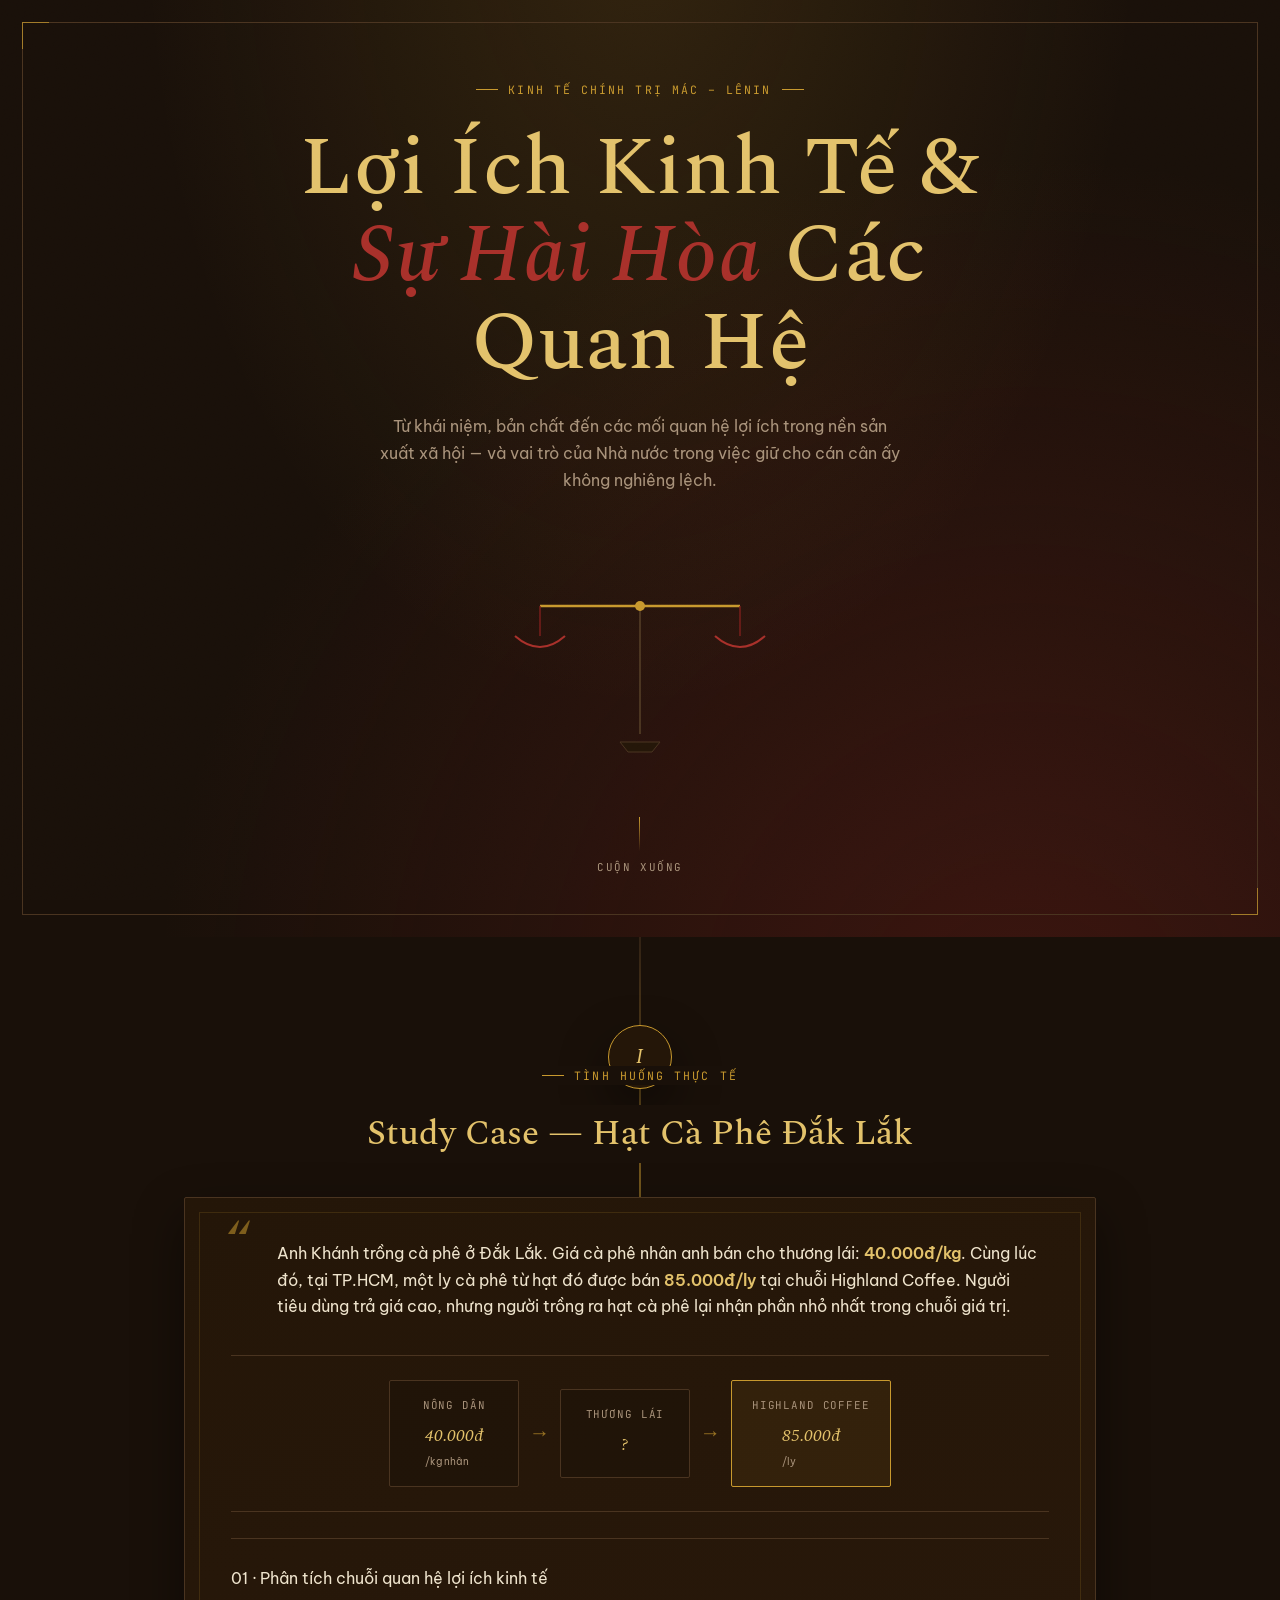
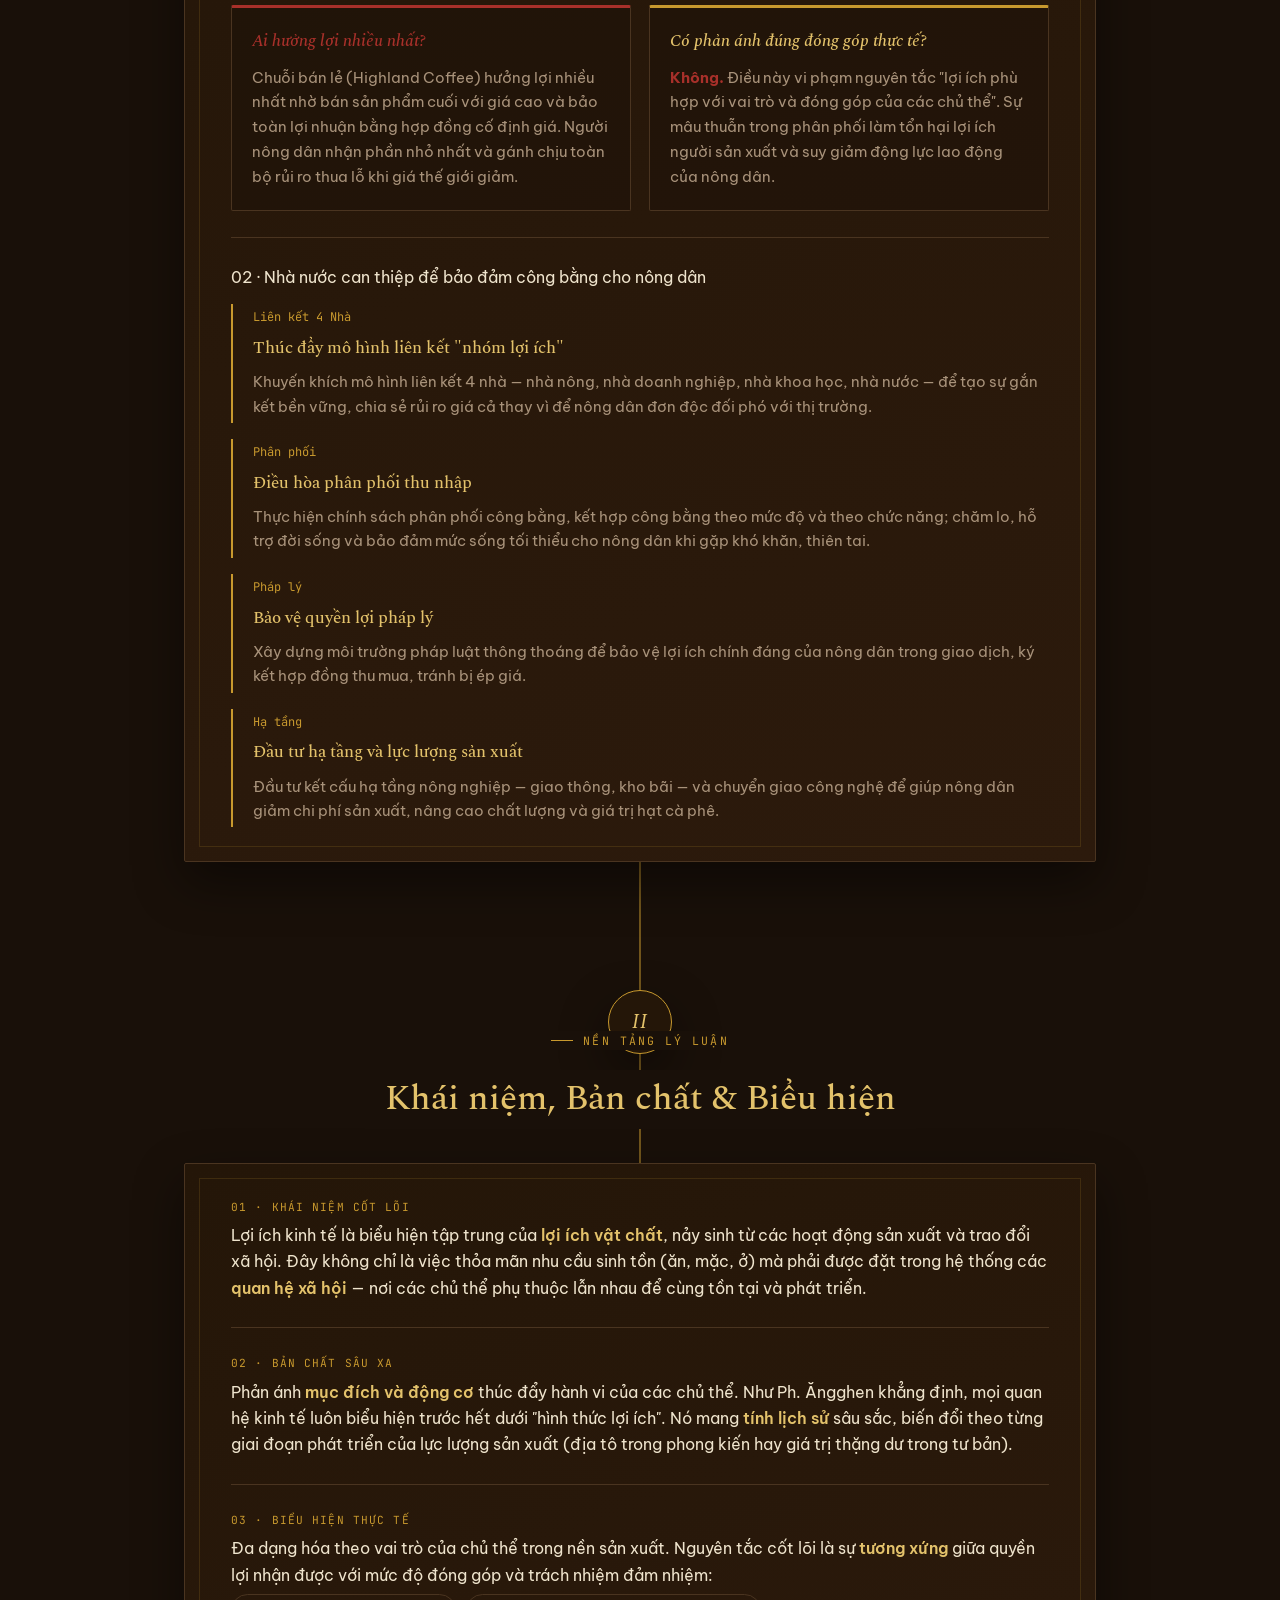
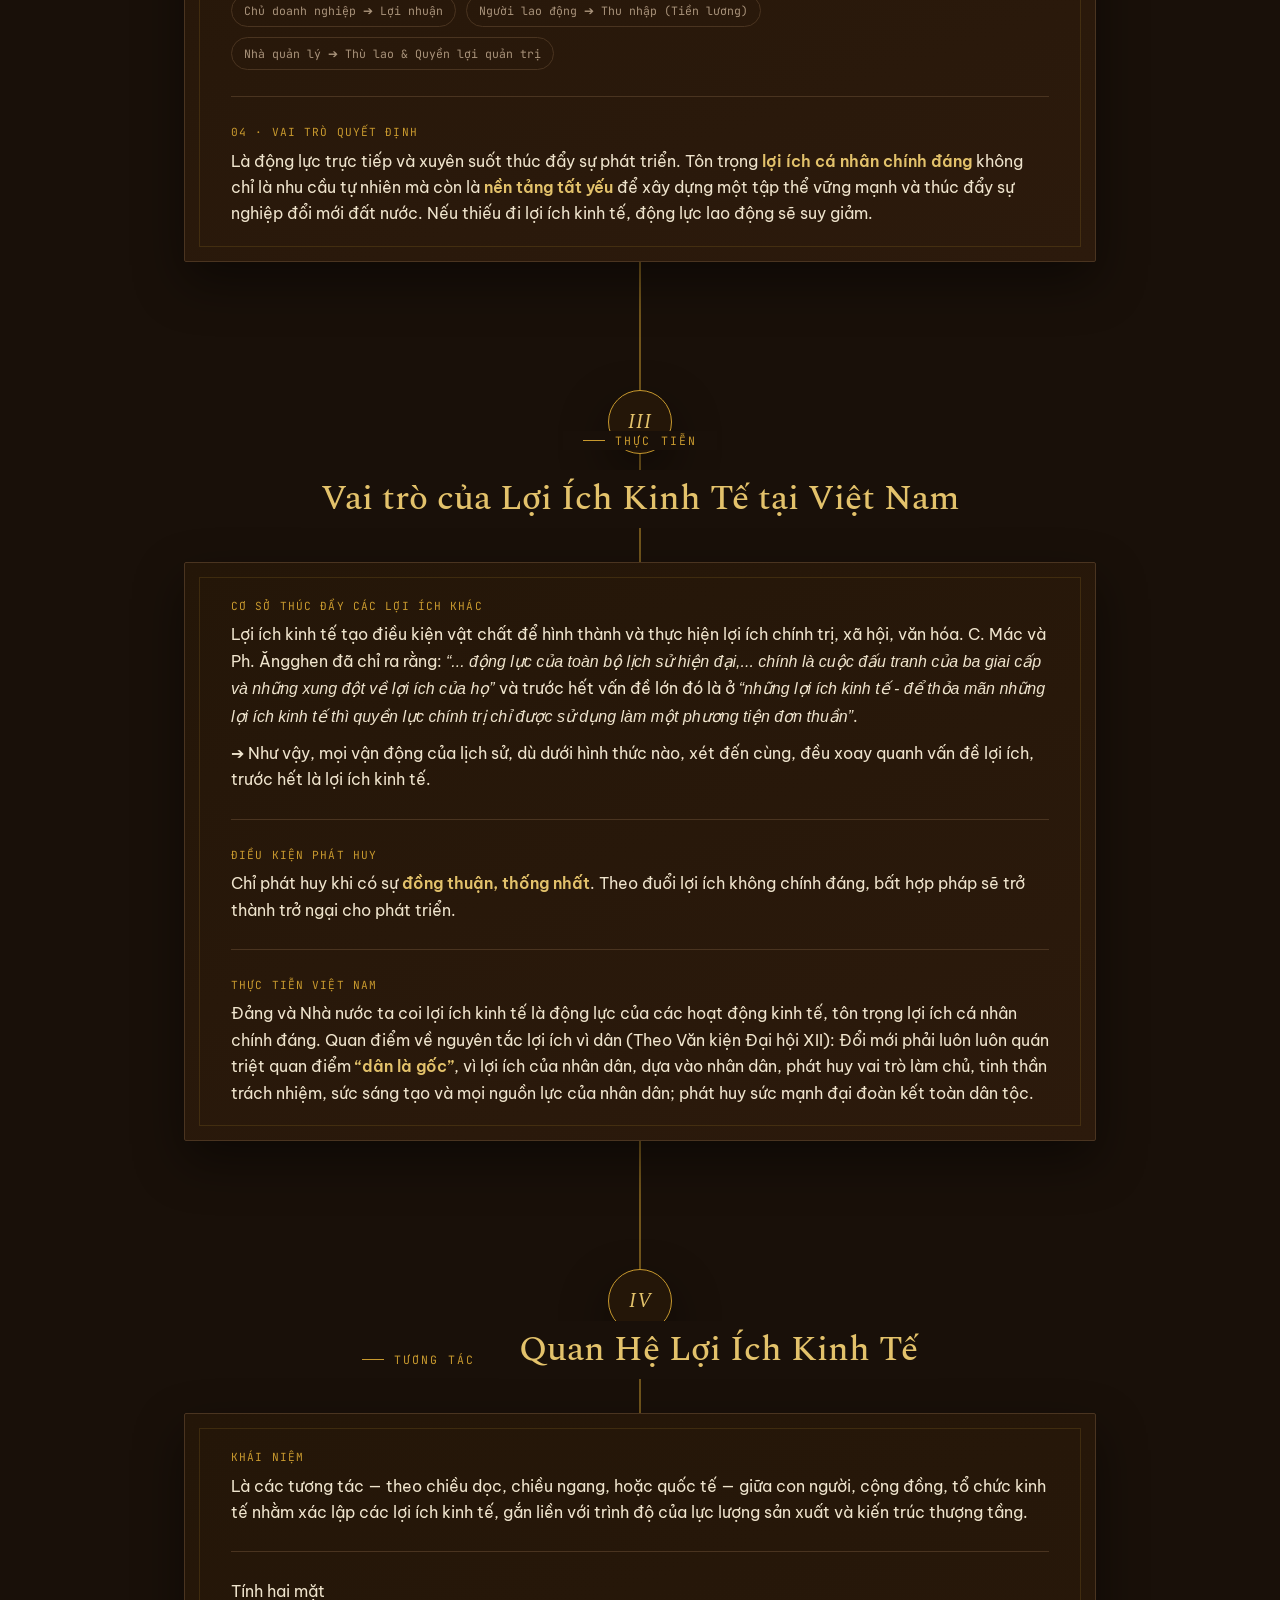
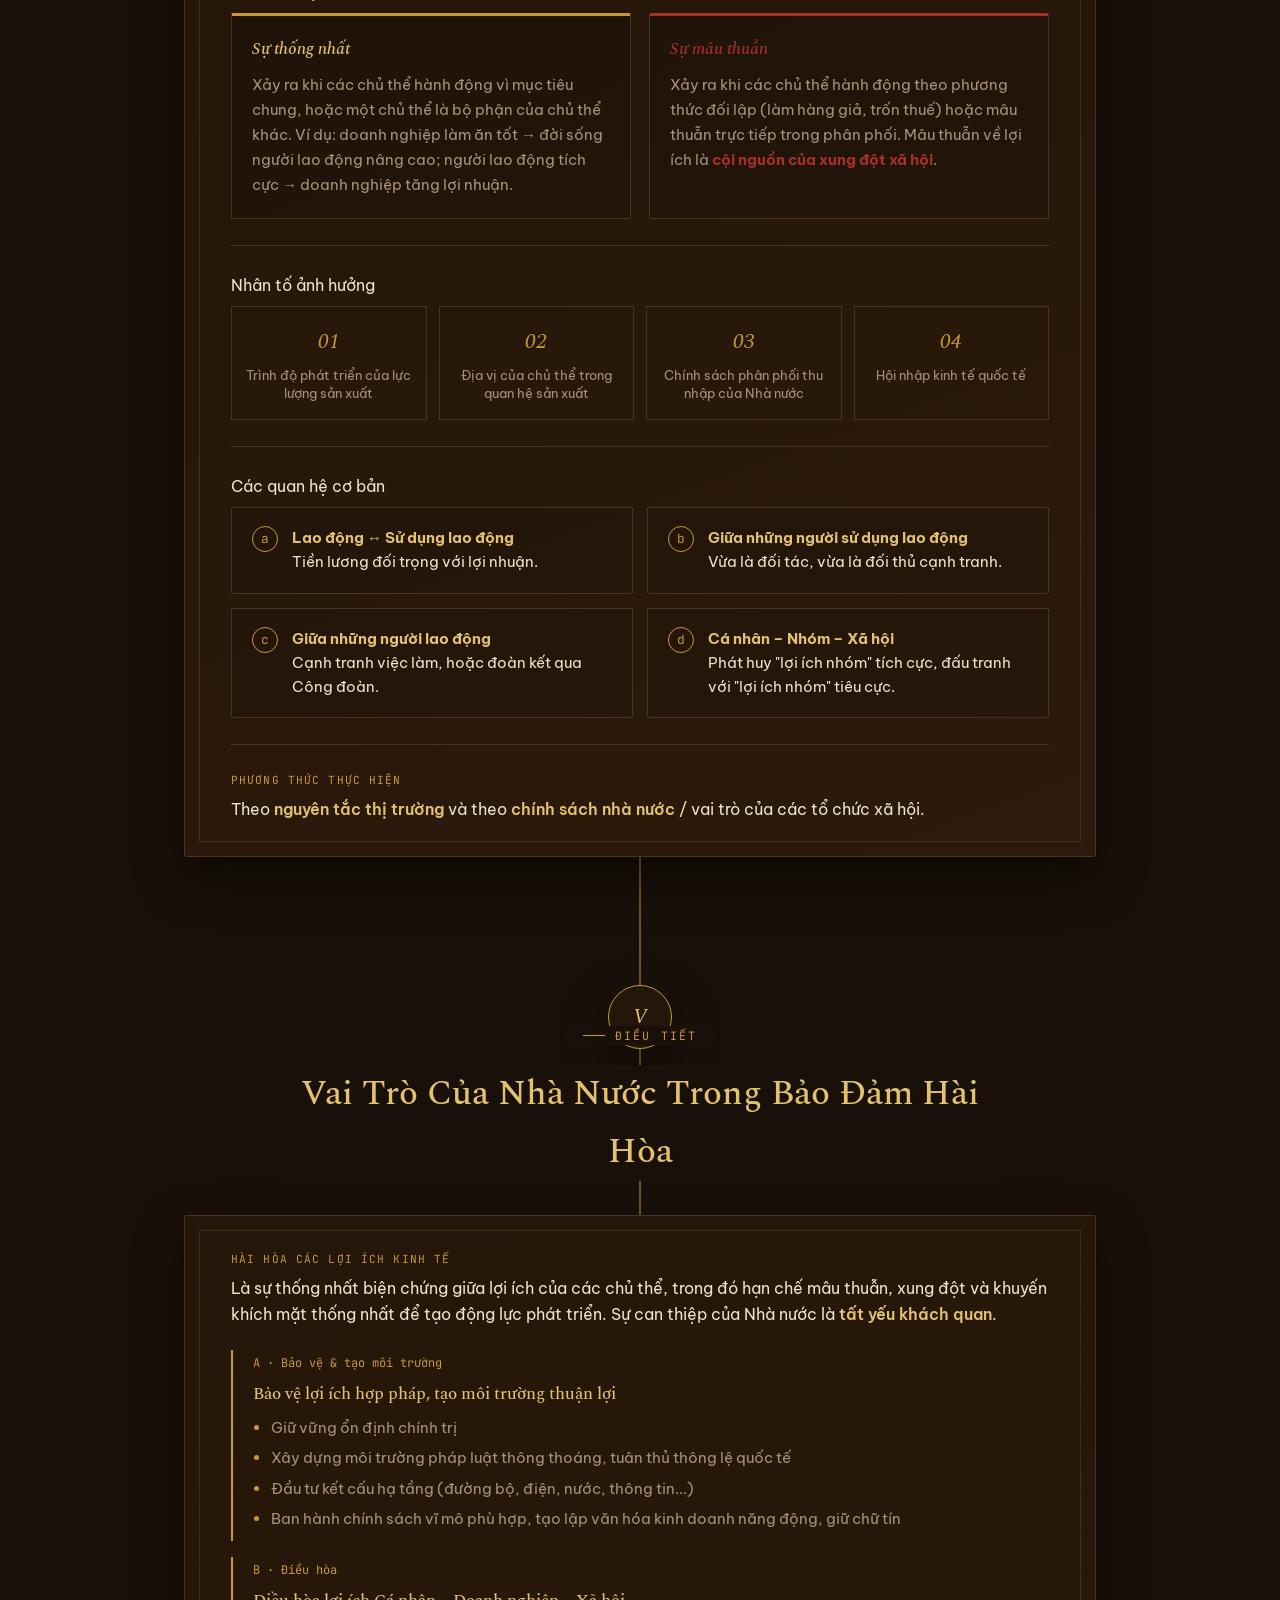
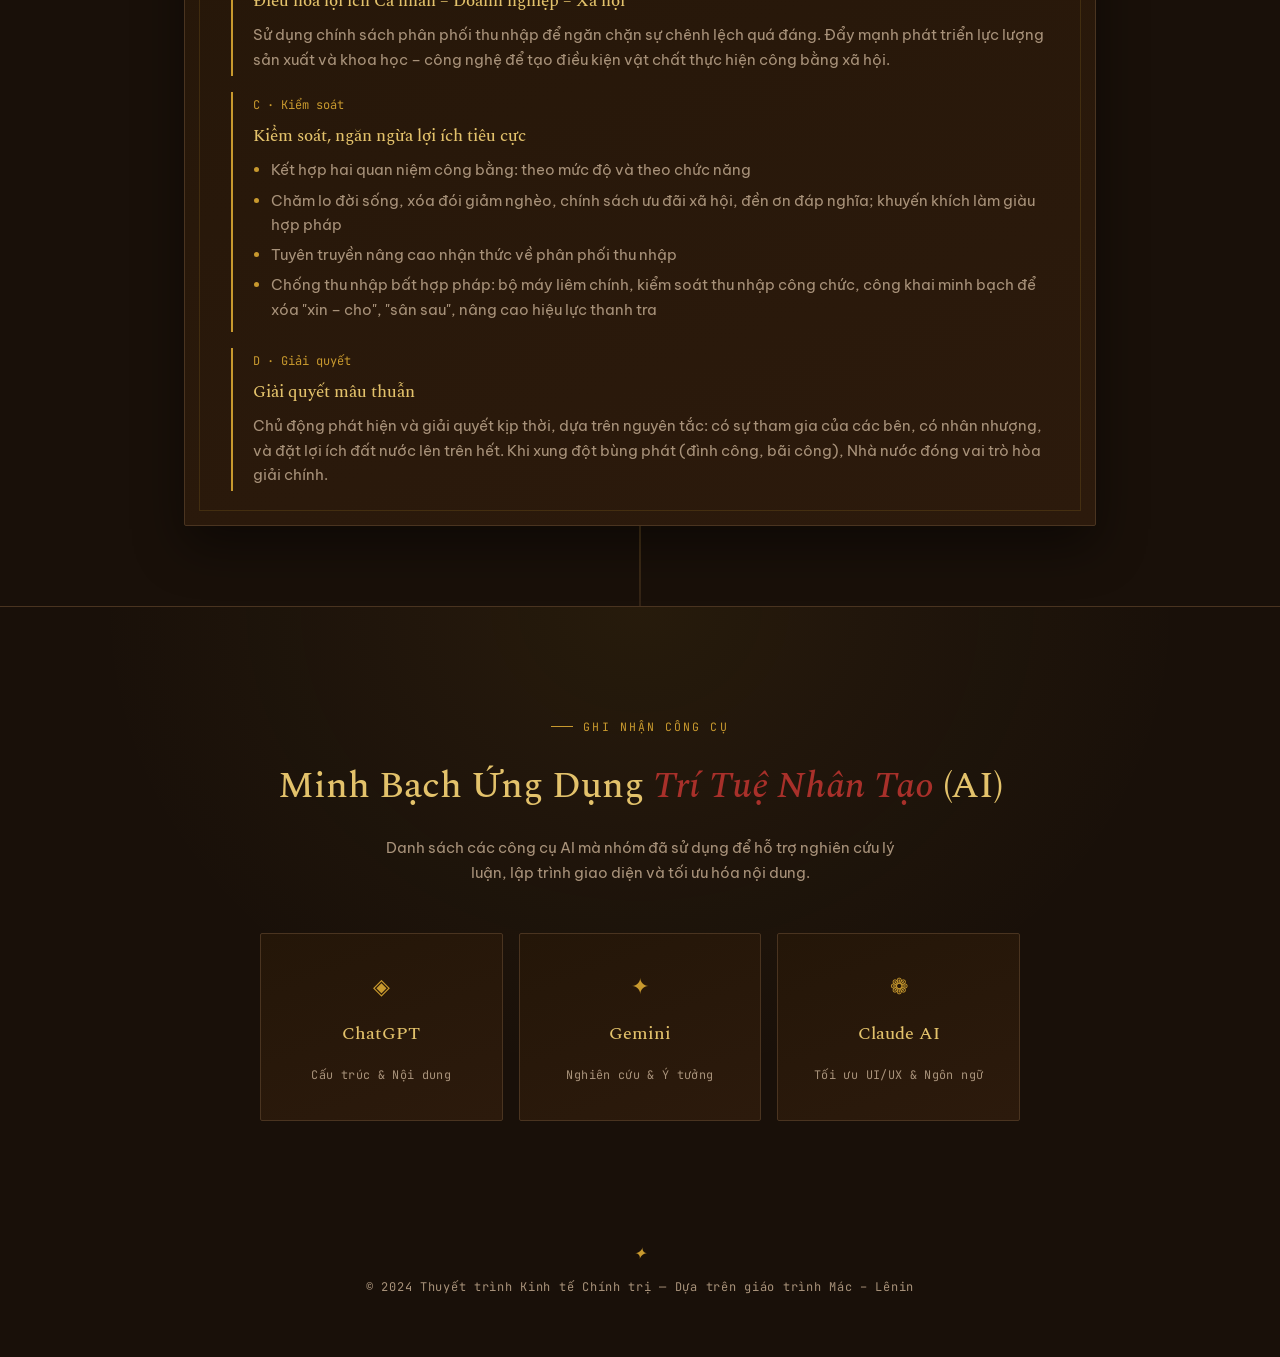
==== commit c9cd6a23: "." ====
--- a/index.html
+++ b/index.html
@@ -498,25 +498,25 @@
     <div class="panel">
       <div class="kv">
         <span class="label">01 · Khái niệm cốt lõi</span>
-        <p>Lợi ích kinh tế là <b>lợi ích vật chất</b> thu được từ các hoạt động kinh tế. Nó không chỉ là sự thỏa mãn nhu cầu cá nhân đơn thuần, mà phải được <b>nhận thức</b> và đặt trong mối quan hệ xã hội cụ thể của nền sản xuất.</p>
+        <p>Lợi ích kinh tế là biểu hiện tập trung của <b>lợi ích vật chất</b>, nảy sinh từ các hoạt động sản xuất và trao đổi xã hội. Đây không chỉ là việc thỏa mãn nhu cầu sinh tồn (ăn, mặc, ở) mà phải được đặt trong hệ thống các <b>quan hệ xã hội</b> — nơi các chủ thể phụ thuộc lẫn nhau để cùng tồn tại và phát triển.</p>
       </div>
 
       <hr class="rule">
 
       <div class="kv">
         <span class="label">02 · Bản chất sâu xa</span>
-        <p>Phản ánh <b>mục đích và động cơ</b> của các quan hệ giữa các chủ thể. Như Ph. Ăngghen khẳng định: Các quan hệ kinh tế luôn biểu hiện trước hết dưới "hình thức lợi ích". Nó mang tính lịch sử — thay đổi theo từng giai đoạn phát triển của xã hội.</p>
+        <p>Phản ánh <b>mục đích và động cơ</b> thúc đẩy hành vi của các chủ thể. Như Ph. Ăngghen khẳng định, mọi quan hệ kinh tế luôn biểu hiện trước hết dưới "hình thức lợi ích". Nó mang <b>tính lịch sử</b> sâu sắc, biến đổi theo từng giai đoạn phát triển của lực lượng sản xuất (địa tô trong phong kiến hay giá trị thặng dư trong tư bản).</p>
       </div>
 
       <hr class="rule">
 
       <div class="kv">
         <span class="label">03 · Biểu hiện thực tế</span>
-        <p>Mỗi vị trí trong nền kinh tế sẽ có cách nhận lợi ích khác nhau. Đây là <b>nguyên tắc đảm bảo lợi ích phù hợp với vai trò</b>:</p>
+        <p>Đa dạng hóa theo vai trò của chủ thể trong nền sản xuất. Nguyên tắc cốt lõi là sự <b>tương xứng</b> giữa quyền lợi nhận được với mức độ đóng góp và trách nhiệm đảm nhiệm:</p>
         <div class="pillbar">
           <span class="pill">Chủ doanh nghiệp ➔ Lợi nhuận</span>
           <span class="pill">Người lao động ➔ Thu nhập (Tiền lương)</span>
-          <span class="pill">Nhà quản lý ➔ Thù lao quản lý</span>
+          <span class="pill">Nhà quản lý ➔ Thù lao & Quyền lợi quản trị</span>
         </div>
       </div>
 
@@ -524,7 +524,7 @@
 
       <div class="kv">
         <span class="label">04 · Vai trò quyết định</span>
-        <p>Dù trong ngắn hạn con người có thể theo đuổi lý tưởng tinh thần, nhưng về <b>lâu dài và xuyên suốt</b>, lợi ích vật chất là động lực quyết định thúc đẩy hoạt động của cá nhân và toàn xã hội. Thiếu đi lợi ích kinh tế sẽ làm <b>suy giảm động lực</b> lao động.</p>
+        <p>Là động lực trực tiếp và xuyên suốt thúc đẩy sự phát triển. Tôn trọng <b>lợi ích cá nhân chính đáng</b> không chỉ là nhu cầu tự nhiên mà còn là <b>nền tảng tất yếu</b> để xây dựng một tập thể vững mạnh và thúc đẩy sự nghiệp đổi mới đất nước. Nếu thiếu đi lợi ích kinh tế, động lực lao động sẽ suy giảm.</p>
       </div>
     </div>
   </div>
@@ -539,7 +539,8 @@
     <div class="panel">
       <div class="kv">
         <span class="label">Cơ sở thúc đẩy các lợi ích khác</span>
-        <p>Lợi ích kinh tế tạo điều kiện vật chất để hình thành và thực hiện lợi ích chính trị, xã hội, văn hóa. Mọi vận động của lịch sử, xét đến cùng, đều xoay quanh vấn đề lợi ích — đặc biệt là lợi ích kinh tế.</p>
+        <p>Lợi ích kinh tế tạo điều kiện vật chất để hình thành và thực hiện lợi ích chính trị, xã hội, văn hóa. C. Mác và Ph. Ăngghen đã chỉ ra rằng: <i>“... động lực của toàn bộ lịch sử hiện đại,... chính là cuộc đấu tranh của ba giai cấp và những xung đột về lợi ích của họ”</i> và trước hết vấn đề lớn đó là ở <i>“những lợi ích kinh tế - để thỏa mãn những lợi ích kinh tế thì quyền lực chính trị chỉ được sử dụng làm một phương tiện đơn thuần”</i>.</p>
+        <p style="margin-top:10px;">➔ Như vậy, mọi vận động của lịch sử, dù dưới hình thức nào, xét đến cùng, đều xoay quanh vấn đề lợi ích, trước hết là lợi ích kinh tế.</p>
       </div>
       <hr class="rule">
       <div class="kv">
@@ -549,7 +550,7 @@
       <hr class="rule">
       <div class="kv">
         <span class="label">Thực tiễn Việt Nam</span>
-        <p>Đảng và Nhà nước ta coi lợi ích kinh tế là động lực của các hoạt động kinh tế, tôn trọng lợi ích cá nhân chính đáng, và luôn quán triệt nguyên tắc đổi mới <b>“dân là gốc”</b> — vì lợi ích của nhân dân.</p>
+        <p>Đảng và Nhà nước ta coi lợi ích kinh tế là động lực của các hoạt động kinh tế, tôn trọng lợi ích cá nhân chính đáng. Quan điểm về nguyên tắc lợi ích vì dân (Theo Văn kiện Đại hội XII): Đổi mới phải luôn luôn quán triệt quan điểm <b>“dân là gốc”</b>, vì lợi ích của nhân dân, dựa vào nhân dân, phát huy vai trò làm chủ, tinh thần trách nhiệm, sức sáng tạo và mọi nguồn lực của nhân dân; phát huy sức mạnh đại đoàn kết toàn dân tộc.</p>
       </div>
     </div>
   </div>
